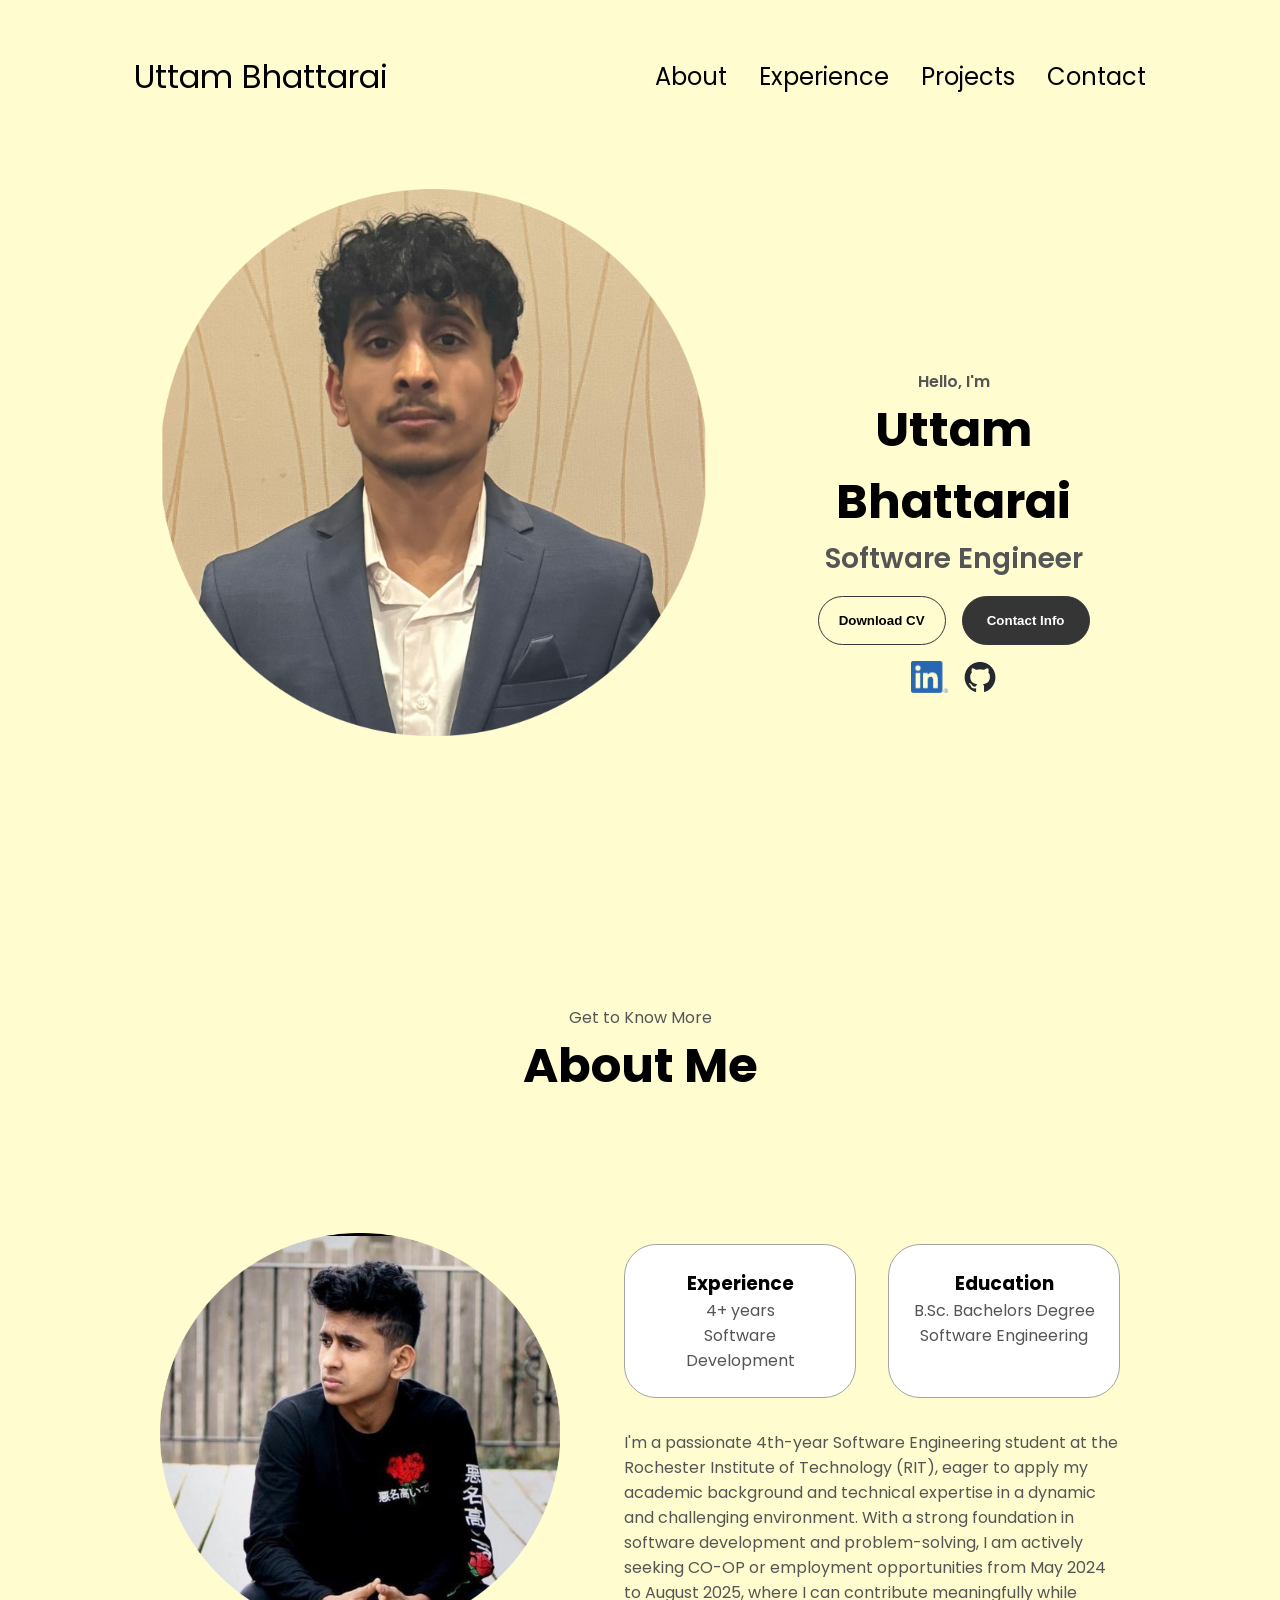
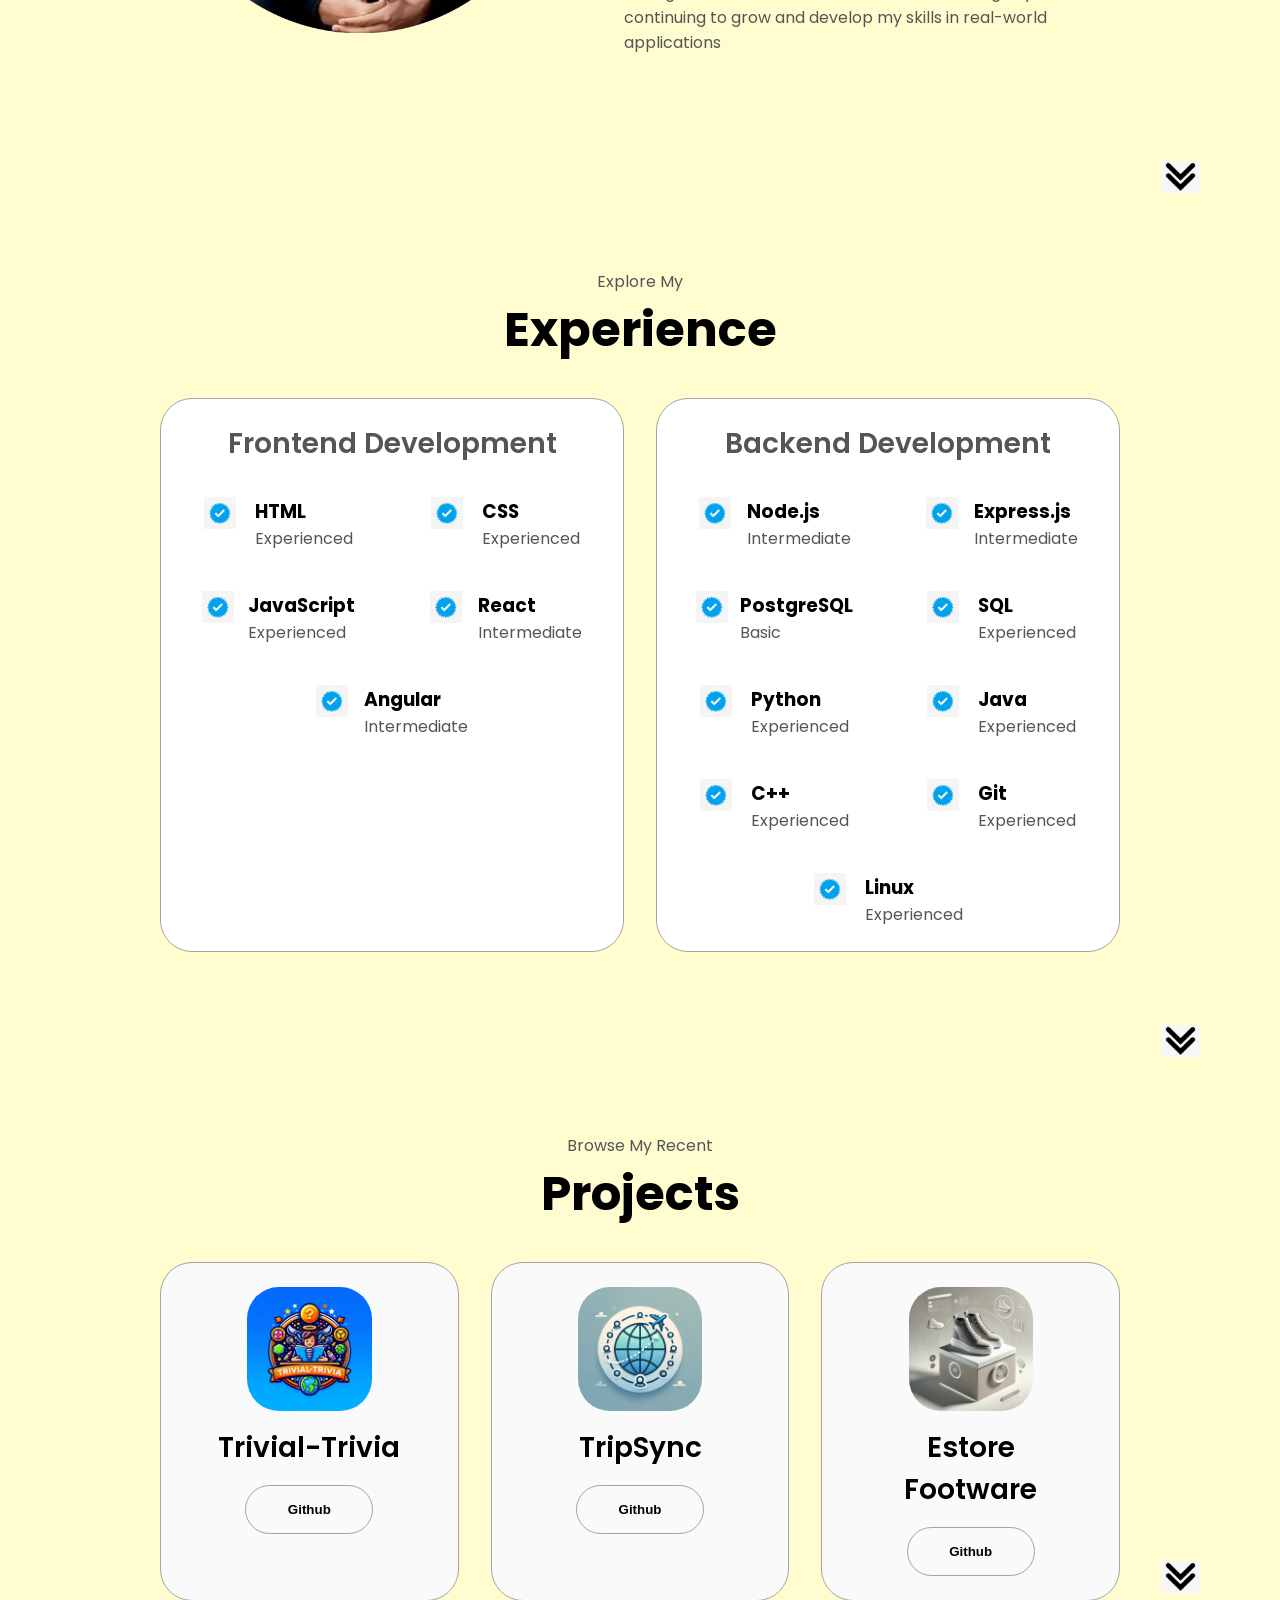
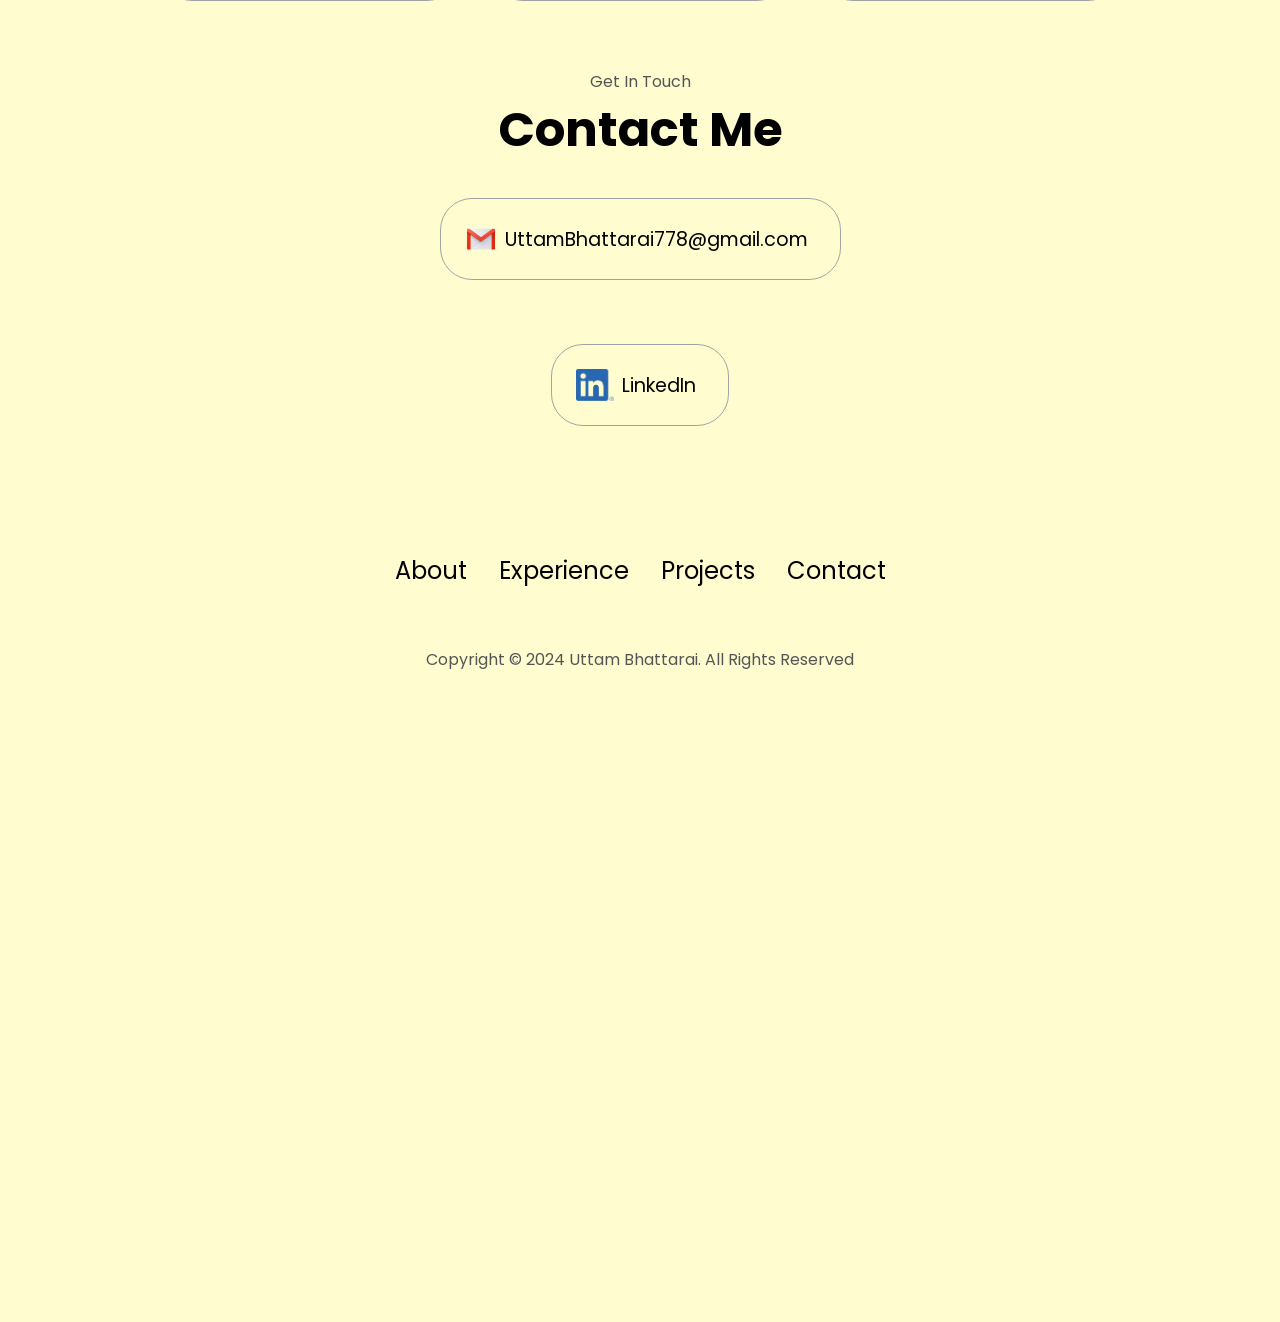
==== index.html @ b873cc87 "Fixed portfolio issue" ====
<!DOCTYPE html>
<html lang="en">
<head>
    <meta charset="UTF-8">
    <meta http-equiv="X-UA-Compatible" content="IE=edge">
    <meta name="viewport" content="width=device-width, initial-scale=1.0">
    <title>My Portfolio</title>
    <link rel="stylesheet" href="style.css">
    <link rel="stylesheet" href="Media.css">
</head>
<body>
<nav id="desktop-nav">
    <div class="logo">Uttam Bhattarai</div>
    <div>
        <ul class="nav-links">
            <li><a href="#about">About</a></li>
            <li><a href="#experience">Experience</a></li>
            <li><a href="#projects">Projects</a></li>
            <li><a href="#contact">Contact</a></li>
        </ul>
    </div>
</nav>
<nav id="hamburger-nav">
    <div class="logo">Uttam Bhattarai</div>
    <div class="hamburger-menu">
        <div class="hamburger-icon" onclick="toggleMenu()">
            <span></span>
            <span></span>
            <span></span>
        </div>
        <div class="menu-links">
            <li><a href="#about" onclick="toggleMenu()">About</a></li>
            <li><a href="#experience" onclick="toggleMenu()">Experience</a></li>
            <li><a href="#projects" onclick="toggleMenu()">Projects</a></li>
            <li><a href="#contact" onclick="toggleMenu()">Contact</a></li>
        </div>
    </div>
</nav>
<section id="profile">
    <div class="section-container">
        <img src="./assets/profile-pic.png" alt="Uttam Bhattarai profile picture">
    </div>
    <div class="section__text">
        <p class="section__text__p1">Hello, I'm</p>
        <h1 class="title">Uttam Bhattarai</h1>
        <p class="section__text__p2">Software Engineer</p>
        <div class="btn-container">
            <button class="btn btn-color-2" onclick="window.open('./assets/Uttam_Resume.pdf')">
                Download CV
            </button>
            <button class="btn btn-color-1" onclick="location.href='#contact'">
                Contact Info
            </button>
        </div>
        <div id="socials-container">
            <img src="assets/linkedin_pic.png" alt="My LinkedIn profile" class="icon" onclick="location.href='https://www.linkedin.com/in/uttam-bhattarai-8699441b4/'"/>
            <img src="assets/github-mark.png" alt="My Github profile" class="icon" onclick="location.href='https://github.com/Uttamb7'"/>
        </div>
    </div>
</section>
<section id="about">
    <p class="section__text__p1">Get to Know More</p>
    <h1 class="title">About Me</h1>
    <div class="section-container">
        <div class="section__pic-container">
            <img src="./assets/about-pic.png" alt="Profile picture" class="about-pic"/>
        </div>
        <div class="about-details-container">
            <div class="about-containers">
                <div class="details-container">
                    <h3>Experience</h3>
                    <p>4+ years <br>Software Development</p>
                </div>
                <div class="details-container">
                    <h3>Education</h3>
                    <p>B.Sc. Bachelors Degree <br>Software Engineering</p>
                </div>
            </div>
            <div class="text-container">
                <p>I'm a passionate 4th-year Software Engineering student at the Rochester Institute of Technology (RIT), eager to apply my academic background and technical expertise in a dynamic and challenging environment. With a strong foundation in software development and problem-solving, I am actively seeking CO-OP or employment opportunities from May 2024 to August 2025, where I can contribute meaningfully while continuing to grow and develop my skills in real-world applications</p>
            </div>
        </div>
    </div>
    <img src="./assets/arrow.png" alt="Arrow icon" class="icon arrow" onclick="location.href='#experience'"/>
</section>
<section id="experience">
    <p class="section__text__p1">Explore My</p>
    <h1 class="title">Experience</h1>
    <div class="experience-details-container">
        <div class="about-containers">

            <!-- Frontend Development Section -->
            <div class="details-container">
                <h2 class="experience-sub-title">Frontend Development</h2>
                <div class="article-container">
                    <article>
                        <img src="./assets/checkmark.png" alt="Experience icon" class="icon"/>
                        <div>
                            <h3>HTML</h3>
                            <p>Experienced</p>
                        </div>
                    </article>
                    <article>
                        <img src="./assets/checkmark.png" alt="Experience icon" class="icon"/>
                        <div>
                            <h3>CSS</h3>
                            <p>Experienced</p>
                        </div>
                    </article>
                    <article>
                        <img src="./assets/checkmark.png" alt="Experience icon" class="icon"/>
                        <div>
                            <h3>JavaScript</h3>
                            <p>Experienced</p>
                        </div>
                    </article>
                    <article>
                        <img src="./assets/checkmark.png" alt="Experience icon" class="icon"/>
                        <div>
                            <h3>React</h3>
                            <p>Intermediate</p>
                        </div>
                    </article>
                    <article>
                        <img src="./assets/checkmark.png" alt="Experience icon" class="icon"/>
                        <div>
                            <h3>Angular</h3>
                            <p>Intermediate</p>
                        </div>
                    </article>
                </div>
            </div>

            <!-- Backend Development Section -->
            <div class="details-container">
                <h2 class="experience-sub-title">Backend Development</h2>
                <div class="article-container">
                    <article>
                        <img src="./assets/checkmark.png" alt="Experience icon" class="icon"/>
                        <div>
                            <h3>Node.js</h3>
                            <p>Intermediate</p>
                        </div>
                    </article>
                    <article>
                        <img src="./assets/checkmark.png" alt="Experience icon" class="icon"/>
                        <div>
                            <h3>Express.js</h3>
                            <p>Intermediate</p>
                        </div>
                    </article>
                    <article>
                        <img src="./assets/checkmark.png" alt="Experience icon" class="icon"/>
                        <div>
                            <h3>PostgreSQL</h3>
                            <p>Basic</p>
                        </div>
                    </article>
                    <article>
                        <img src="./assets/checkmark.png" alt="Experience icon" class="icon"/>
                        <div>
                            <h3>SQL</h3>
                            <p>Experienced</p>
                        </div>
                    </article>
                    <article>
                        <img src="./assets/checkmark.png" alt="Experience icon" class="icon"/>
                        <div>
                            <h3>Python</h3>
                            <p>Experienced</p>
                        </div>
                    </article>
                    <article>
                        <img src="./assets/checkmark.png" alt="Experience icon" class="icon"/>
                        <div>
                            <h3>Java</h3>
                            <p>Experienced</p>
                        </div>
                    </article>
                    <article>
                        <img src="./assets/checkmark.png" alt="Experience icon" class="icon"/>
                        <div>
                            <h3>C++</h3>
                            <p>Experienced</p>
                        </div>
                    </article>
                    <article>
                        <img src="./assets/checkmark.png" alt="Experience icon" class="icon"/>
                        <div>
                            <h3>Git</h3>
                            <p>Experienced</p>
                        </div>
                    </article>
                    <article>
                        <img src="./assets/checkmark.png" alt="Experience icon" class="icon"/>
                        <div>
                            <h3>Linux</h3>
                            <p>Experienced</p>
                        </div>
                    </article>
                </div>
            </div>
        </div>
    </div>
    <img src="./assets/arrow.png" alt="Arrow icon" class="icon arrow" onclick="location.href='#projects'"/>
</section>
<section id="projects">
    <p class="section__text__p1">Browse My Recent</p>
    <h1 class="title">Projects</h1>
    <div class="experience-details-container">
        <div class="about-containers">
            <!-- Project 1 -->
            <div class="details-container color-container">
                <div class="article-container">
                    <img src="./assets/Trivial-Trivia.jpg" alt="Project 1" class="project-img"/>
                </div>
                <h2 class="experience-sub-title project-title">Trivial-Trivia</h2>
                <div class="btn-container">
                    <button class="btn btn-color-2 project-btn" onclick="location.href='https://github.com/Powan55/Trivial-Trivia'">
                        Github
                    </button>
                </div>
            </div>

            <!-- Project 2 -->
            <div class="details-container color-container">
                <div class="article-container">
                    <img src="./assets/TripSync.png" alt="Project 2" class="project-img"/>
                </div>
                <h2 class="experience-sub-title project-title">TripSync</h2>
                <div class="btn-container">
                    <button class="btn btn-color-2 project-btn" onclick="location.href='https://github.com/Uttamb7/TripSync'">
                        Github
                    </button>
                </div>
            </div>


            <!-- Project 3 -->
            <div class="details-container color-container">
                <div class="article-container">
                    <img src="./assets/Estore.png" alt="Project 3" class="project-img"/>
                </div>
                <h2 class="experience-sub-title project-title">Estore Footware</h2>
                <div class="btn-container">
                    <button class="btn btn-color-2 project-btn" onclick="location.href='https://github.com/Uttamb7/E-Store-Footware'">
                        Github
                    </button>
                </div>
            </div>
        </div>
    </div>
    <img src="./assets/arrow.png" alt="Arrow icon" class="icon arrow" onclick="location.href='#contact'"/>
</section>
<section id="contact">
    <p class="section__text__p1">Get In Touch</p>
    <h1 class="title">Contact Me</h1>
    <div class="contact-info-upper-container">
        <div class="contact-info-container">
            <img src="./assets/email.png" alt="Email icon" class="icon contact-icon"/>
            <p><a href="mailto:uttambhattarai778@gmail.com" >UttamBhattarai778@gmail.com</a><p>
        </div>
    </div>
    <div class="contact-info-upper-container">
        <div class="contact-info-container">
            <img src="./assets/linkedin_pic.png" alt="LinkedIn icon" class="icon contact-icon"/>
            <p><a href="https://www.linkedin.com/in/uttam-bhattarai-8699441b4/" >LinkedIn</a><p>
        </div>
    </div>
</section>
<section>
    <footer>
        <nav>
            <div class="nav-links-container">
                <ul class="nav-links">
                    <li><a href="#about">About</a></li>
                    <li><a href="#experience">Experience</a></li>
                    <li><a href="#projects">Projects</a></li>
                    <li><a href="#contact">Contact</a></li>
                </ul>
            </div>
        </nav>
        <p>Copyright &#169; 2024 Uttam Bhattarai. All Rights Reserved</p>
    </footer>
</section>
<script src="hello.js"></script>
</body>
</html>
---- style.css ----
/* General */

@import url('https://fonts.googleapis.com/css2?family=Poppins:wght@300;400;500;600&display=swap');

* {
    margin: 0;
    padding: 0;
}

body {
    font-family: "Poppins", sans-serif;
    background-color: #FFFDD0;
}

html {
    scroll-behavior: smooth;
}

p {
    color: rgb(85, 85, 85);
}

/* Transition */
a,
.btn {
    transition: all 300ms ease;
}

/* Desktop Nav */

nav,
.nav-links {
    display: flex;
}

nav {
    justify-content: space-around;
    align-items: center;
    height: 17vh;
}

.nav-links {
    gap: 2rem;
    list-style: none;
    font-size: 1.5rem;
}

a {
    color: black;
    text-decoration: none;
    text-decoration-color: white;
}

a:hover {
    color: grey;
    text-decoration: underline;
    text-underline-offset: 1rem;
    text-decoration-color: rgb(181, 181, 181);
}

.logo {
    font-size: 2rem;
}

.logo:hover {
    cursor: default;
}

/* Hamburger Menu */

#hamburger-nav {
    display: none;
}

.hamburger-menu {
    position: relative;
    display: inline-block;
}

.hamburger-icon {
    display: flex;
    flex-direction: column;
    justify-content: space-between;
    height: 24px;
    width: 30px;
    cursor: pointer;
}

.hamburger-icon span {
    width: 100%;
    height: 2px;
    background-color: black;
    transition: all 0.3s ease-in-out;
}

.menu-links {
    position: absolute;
    top: 100%;
    right: 0;
    background-color: white;
    width: fit-content;
    max-height: 0;
    overflow: hidden;
    transition: all 0.3s ease-in-out;
}

.menu-links a {
    display: block;
    padding: 10px;
    text-align: center;
    font-size: 1.5rem;
    color: black;
    text-decoration: none;
    transition: all 0.3s ease-in-out;
}

.menu-links li {
    list-style: none;
}

.menu-links.open {
    max-height: 300px;
}

.hamburger-icon.open span:first-child {
    transform: rotate(45deg) translate(10px, 5px);
}

.hamburger-icon.open span:nth-child(2) {
    opacity: 0;
}

.hamburger-icon.open span:last-child {
    transform: rotate(-45deg) translate(10px, -5px);
}

.hamburger-icon span:first-child {
    transform: none;
}

.hamburger-icon span:first-child {
    opacity: 1;
}

.hamburger-icon span:first-child {
    transform: none;
}


/* Sections */

section {
    padding-top: 4vh;
    height: 96vh;
    margin: 0 10rem;
    box-sizing: border-box;
    min-height: fit-content;
}

.section-container {
    display: flex;
}


/* Profile Section */

#profile {
    display: flex;
    justify-content: center;
    gap: 5rem;
    height: 80vh;
}

.section__pic-container {
    display: flex;
    height: 400px;
    width: 400px;
    margin: auto 0;
}

.section__text {
    align-self: center;
    text-align: center;
}

.section__text p {
    font-weight: 600;
}

.section__text__p1 {
    text-align: center;
}

.section__text__p2 {
    font-size: 1.75rem;
    margin-bottom: 1rem;
}

.title {
    font-size: 3rem;
    text-align: center;
}

#socials-container {
    display: flex;
    justify-content: center;
    margin-top: 1rem;
    gap: 1rem;
}


/* Icon */

.icon{
    cursor: pointer;
    height: 2rem;
}


/* Buttons */

.btn-container {
    display: flex;
    justify-content: center;
    gap: 1rem;
}

.btn {
    font-weight: 600;
    transition: all 300ms ease;
    padding: 1rem;
    width: 8rem;
    border-radius: 2rem;
}

.btn-color-1, .btn-color-2 {
    border: rgb(53,53,53) 0.1rem solid;
}

.btn-color-1:hover, .btn-color-2:hover {
    cursor: pointer;
}

.btn-color-1, .btn-color-2:hover {
    background: rgb(53,53,53);
    color: white;
}

.btn-color-1:hover {
    background: rgb(0,0,0);
}

.btn-color-2 {
    background: none;
}

.btn-color-2:hover {
    border: rgb(225,225,225) 0.1rem solid;
}

.btn-container {
    gap: 1rem;
}


/* About Section */
#about {
    position: relative;
}

.about-containers {
    gap: 2rem;
    margin-bottom: 2rem;
    margin-top: 2rem;
}

.about-details-container {
    justify-content: center;
    flex-direction: column;
}

.about-containers,
.about-details-container {
    display: flex;
}

.about-pic {
    border-radius: 2rem;
}

.arrow {
    position: absolute;
    right: -5rem;
    bottom: 2.5rem;
}

.details-container {
    padding: 1.5rem;
    flex: 1;
    background: white;
    border-radius: 2rem;
    border: rgb(53,53,53) 0.1rem solid;
    border-color: rgb(163,163,163);
    text-align: center;
}

.section-container {
    gap: 4rem;
    height: 80%;
}

.section__pic-container {
    height: 400px;
    width: 400px;
    margin: auto 0;
}


/* Experience Section */

#experience {
    position: relative;
}

.experience-sub-title {
    color: rgb(85, 85, 85);
    font-weight: 600;
    font-size: 1.75rem;
    margin-bottom: 2rem;
}

.experience-details-container {
    display: flex;
    justify-content: center;
    flex-direction: column;
}

.article-container {
    display: flex;
    text-align: initial;
    flex-wrap: wrap;
    flex-direction: row;
    gap: 2.5rem;
    justify-content: space-around;
}

article {
    display: flex;
    width: 10rem;
    justify-content: space-around;
    gap: 0.5rem;
}

article .icon {
    cursor: default;
}


/* Project Section */

#projects {
    position: relative;
}

.color-container {
    border-color: rgb(163, 163, 163);
    background: rgb(250, 250, 250);
}

.project-img {
    border-radius: 2rem;
    width: 50%;
    height: 50%;
}

.project-title {
    margin: 1rem;
    color: black;
}

.project-btn {
    color: black;
    border-color: rgb(163, 163, 163);
}

/* Contact */

#contact {
    display: flex;
    justify-content: center;
    flex-direction: column;
    height: 70vh;
}

.contact-info-upper-container {
    display: flex;
    justify-content: center;
    border-radius: 2rem;
    border: rgb(53, 53, 53) 0.1rem solid;
    border-color: rgb(163, 163, 163);
    background: (250, 250, 250);
    margin: 2rem auto;
    padding: 0.5rem;
}

.contact-info-container {
    display: flex;
    align-items: center;
    justify-content: center;
    gap: 0.5rem;
    margin: 1rem;
}

.contact-info-container p {
    font-size: larger;
}

.contact-icon {
    cursor: default;
}

.email-icon {
    height: 3rem;
}

/* Footer Section */


footer {
    height: 26vh;
    margin: 0 1rem;
}

footer p {
    text-align: center;
}
---- Media.css ----
@media screen and (max-width: 1400px) {
    #profile {
        height: 80vh;
        margin-bottom: 6rem;
    }
    .about-containers {
        flex-wrap: wrap;
    }
    #contact,
    #projects {
        height: fit-content;
    }
}

@media screen and (max-width: 1200px) {
    #desktop-nav {
        display: none;
    }
    #hamburger-nav {
        display: flex;
    }
    #experience,
    .experience-details-container {
        margin-top: 2rem;
    }
    #profile,
    .section-container {
        display: block;
    }
    .arrow {
        display: none;
    }
    section,
    .section-container {
        height: fit-content;
    }
    section {
        margin: 0 5%;
    }
    .section__pic-container {
        width: 275px;
        height: 275px;
        margin: 0 auto 2rem;
    }
    .about-containers {
        margin-top: 0;
    }
}

@media screen and (max-width: 600px) {
    #contact,
    footer {
        height: 40vh;
    }
    #profile {
        height: 83vh;
        margin-bottom: 0;
    }
    article {
        font-size: 1rem;
    }
    footer nav {
        height: fit-content;
        margin-bottom: 2rem;
    }
    .about-containers,
    .contact-info-upper-container,
    .btn-container {
        flex-wrap: wrap;
    }
    .contact-info-container {
        margin: 0;
    }
    .contact-info-container p,
    .nav-links li a {
        font-size: 1rem;
    }
    .experience-sub-title {
        font-size: 1.25rem;
    }
    .logo {
        font-size: 1.5rem;
    }
    .nav-links {
        flex-direction: column;
        gap: 0.5rem;
        text-align: center;
    }
    .section__pic-container {
        width: auto;
        height: 46vw;
        justify-content: center;
    }
    .section__text__p2 {
        font-size: 1.25rem;
    }
    .title {
        font-size: 2rem;
    }
    .text-container {
        text-align: justify;
    }
}
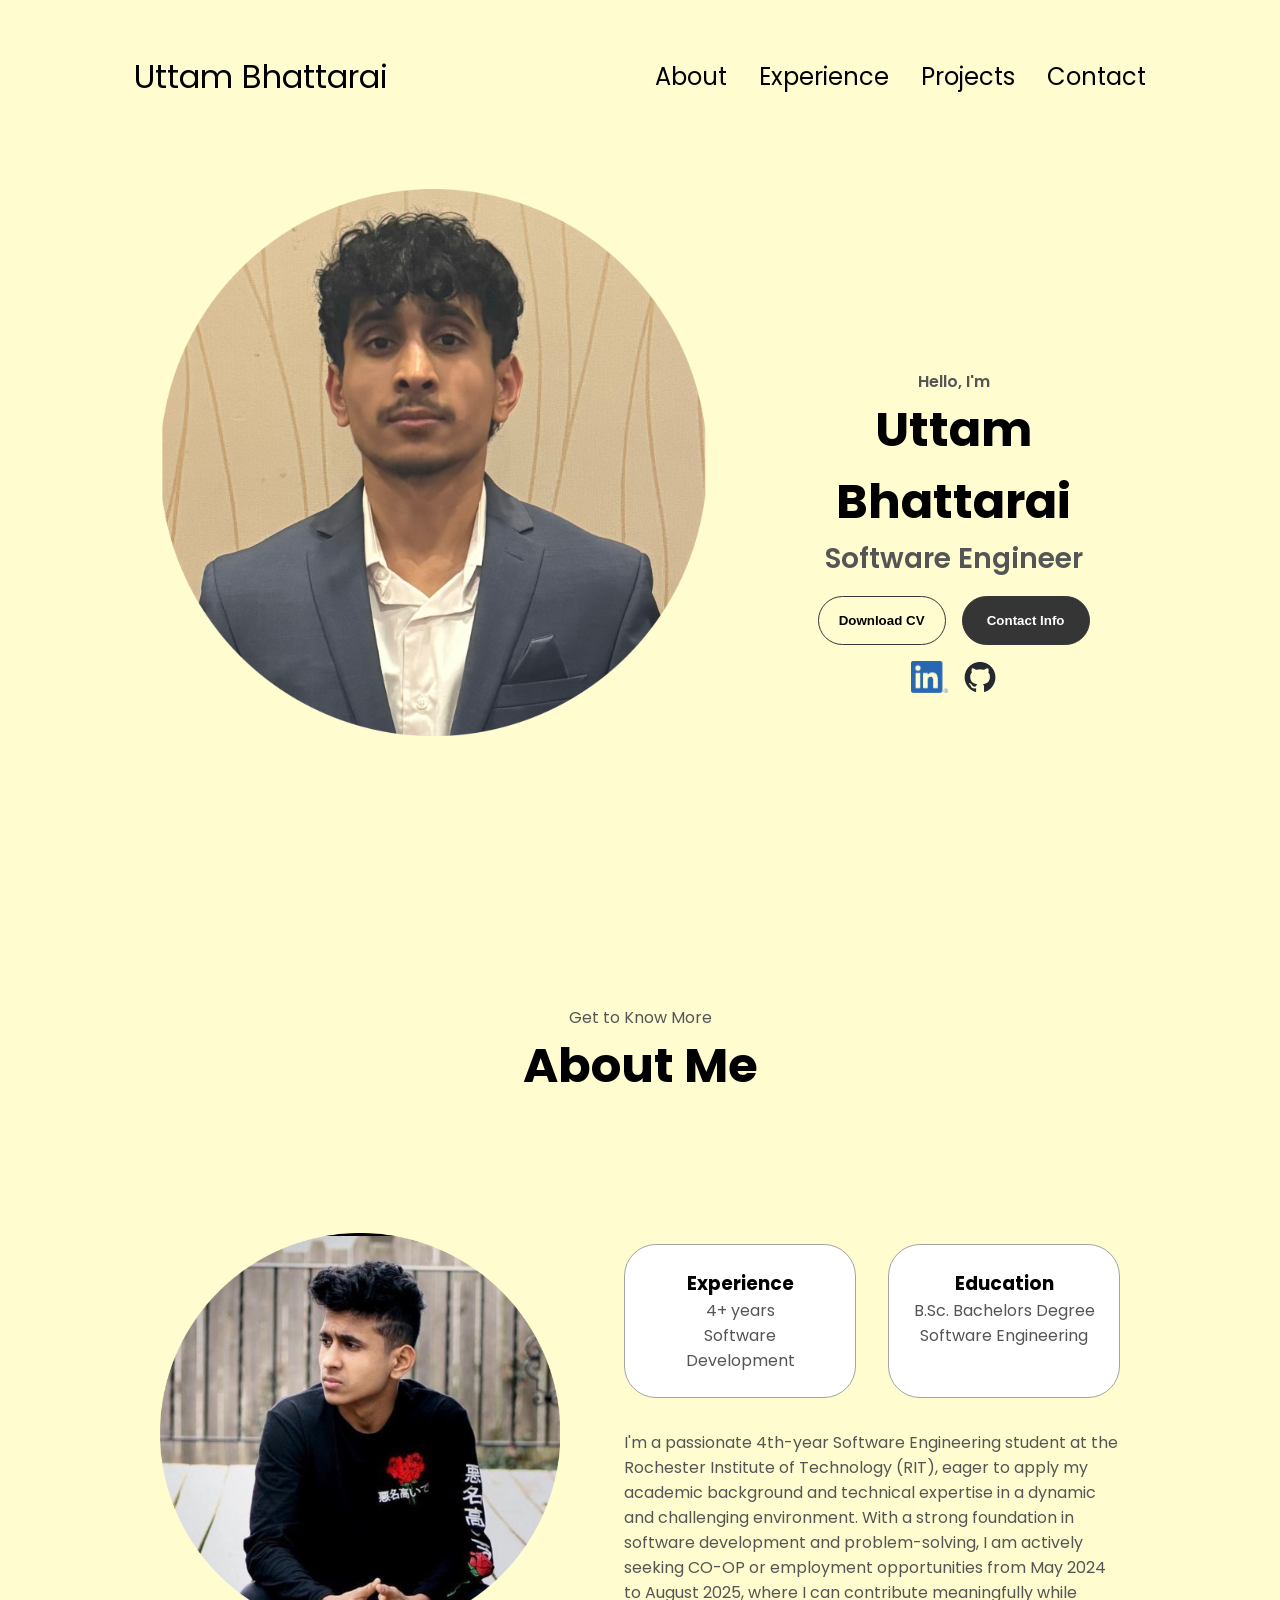
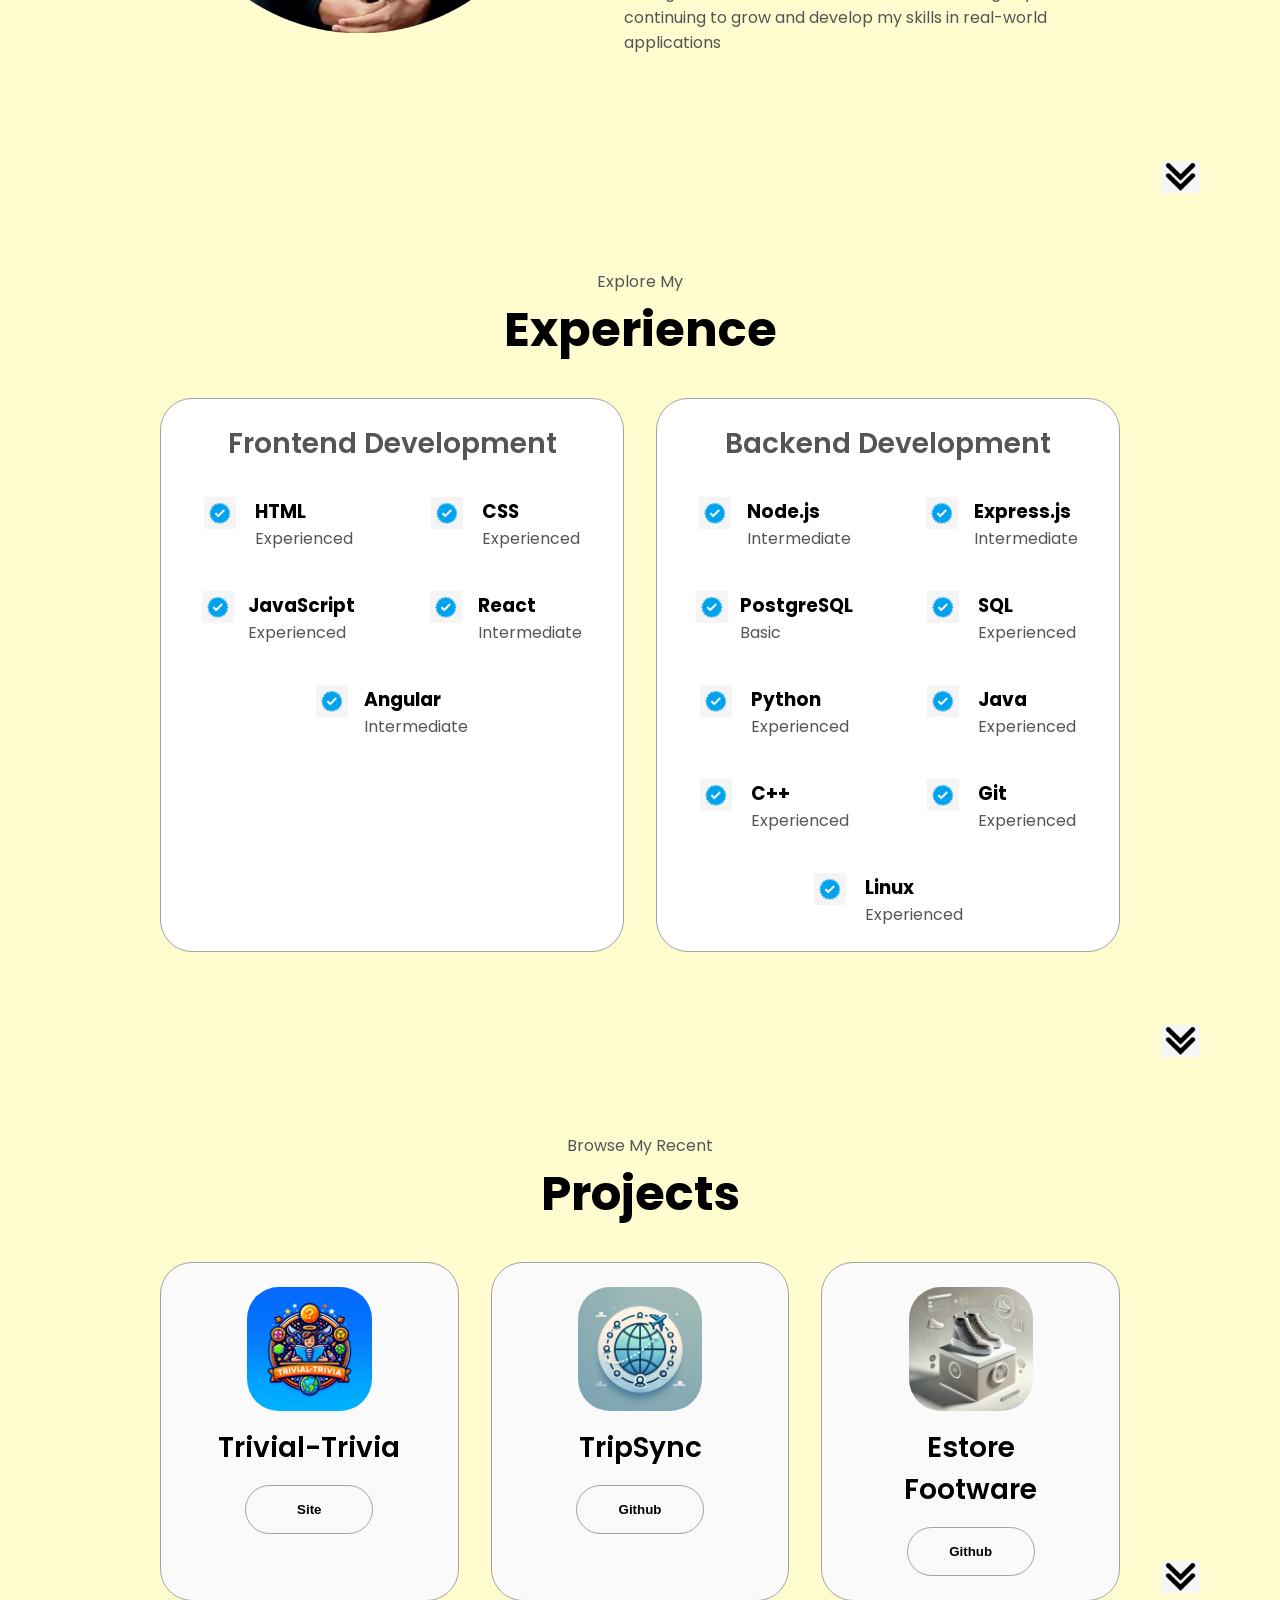
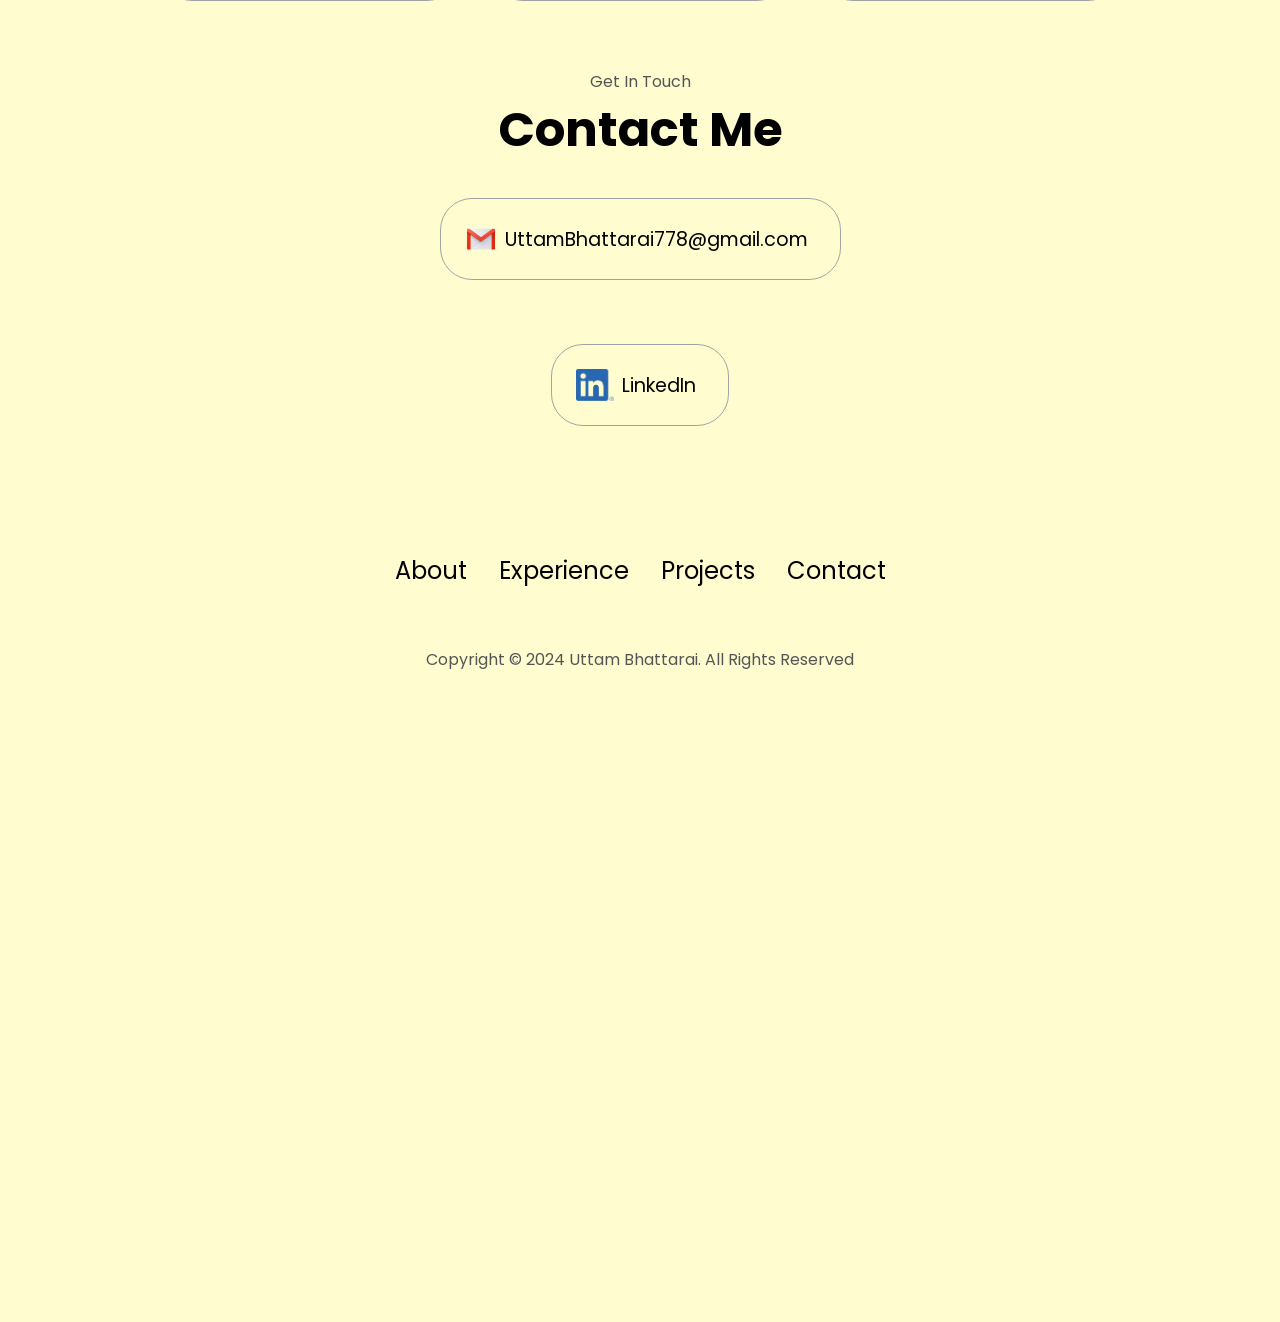
==== commit 29c7bda6: "Added Trivial Trivia site link" ====
--- a/index.html
+++ b/index.html
@@ -216,8 +216,8 @@
                 </div>
                 <h2 class="experience-sub-title project-title">Trivial-Trivia</h2>
                 <div class="btn-container">
-                    <button class="btn btn-color-2 project-btn" onclick="location.href='https://github.com/Powan55/Trivial-Trivia'">
-                        Github
+                    <button class="btn btn-color-2 project-btn" onclick="location.href='https://trivialtrivia.azurewebsites.net/'">
+                        Site
                     </button>
                 </div>
             </div>
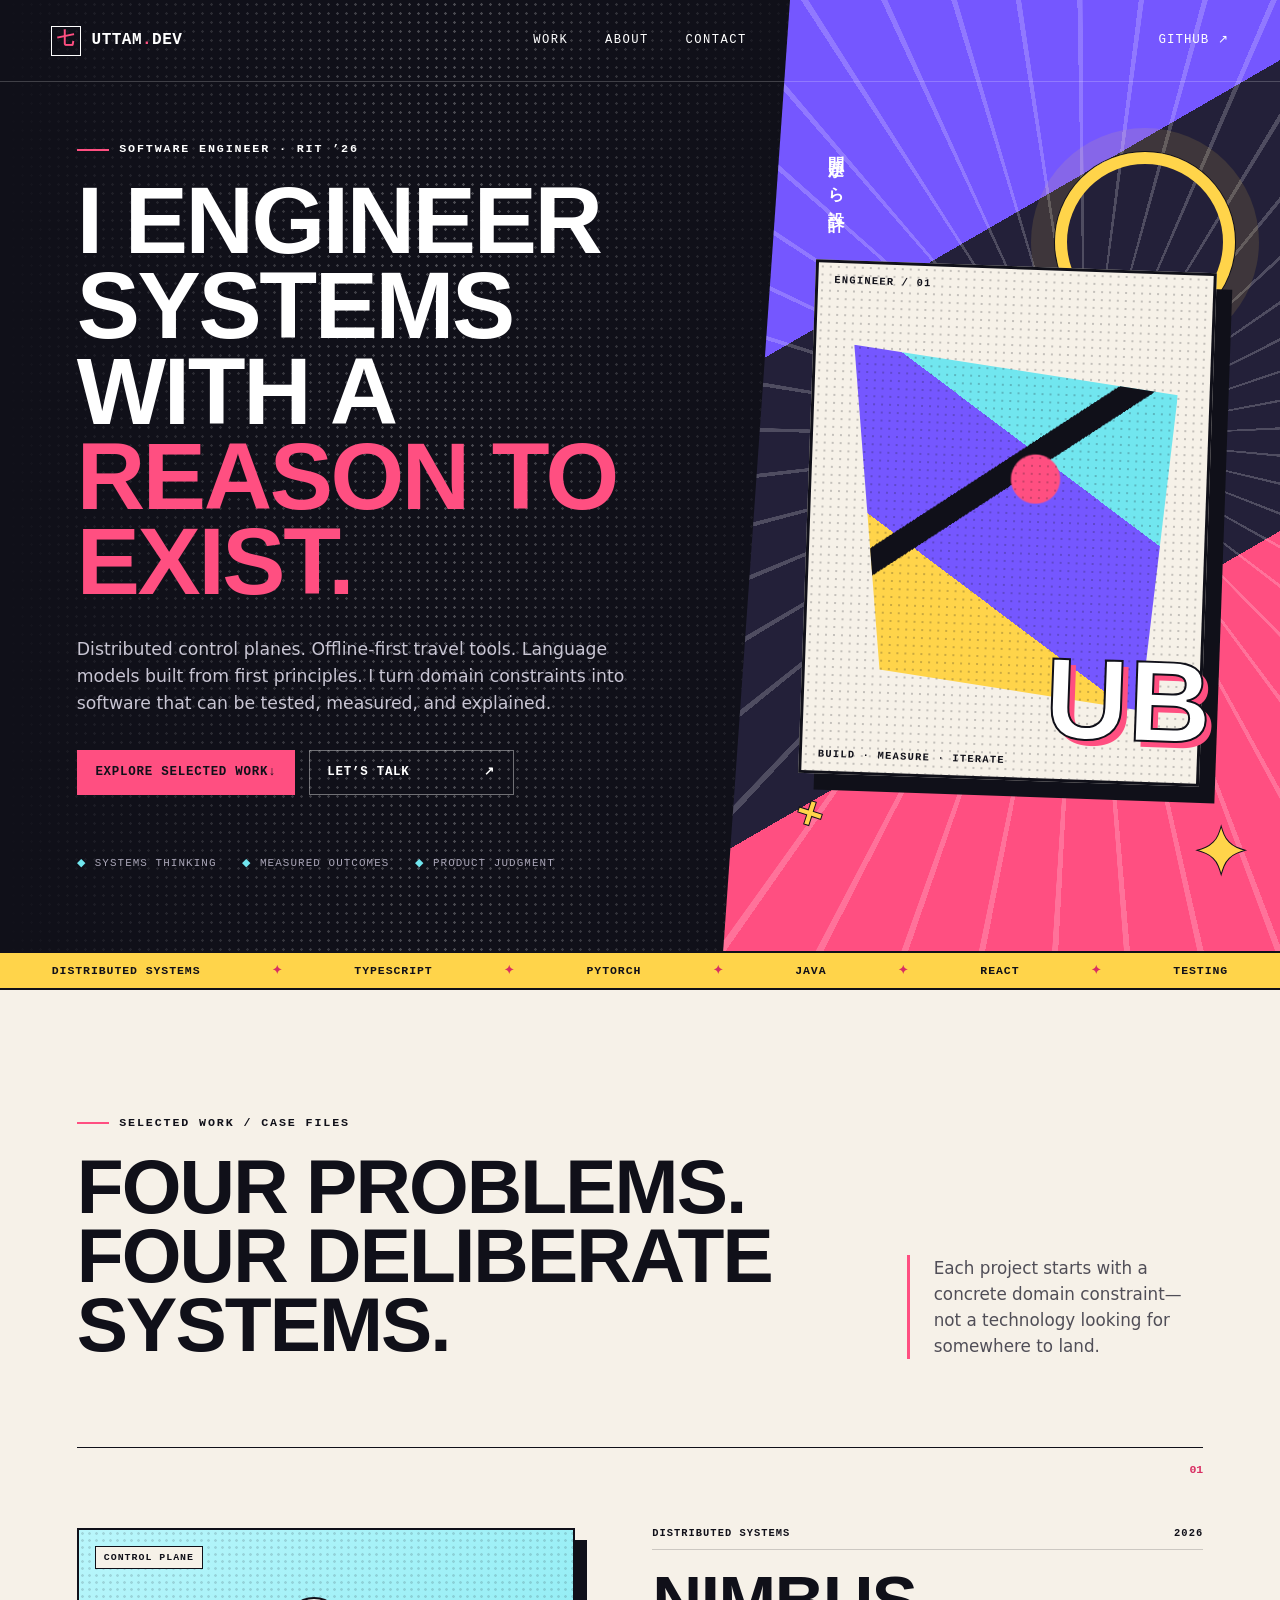
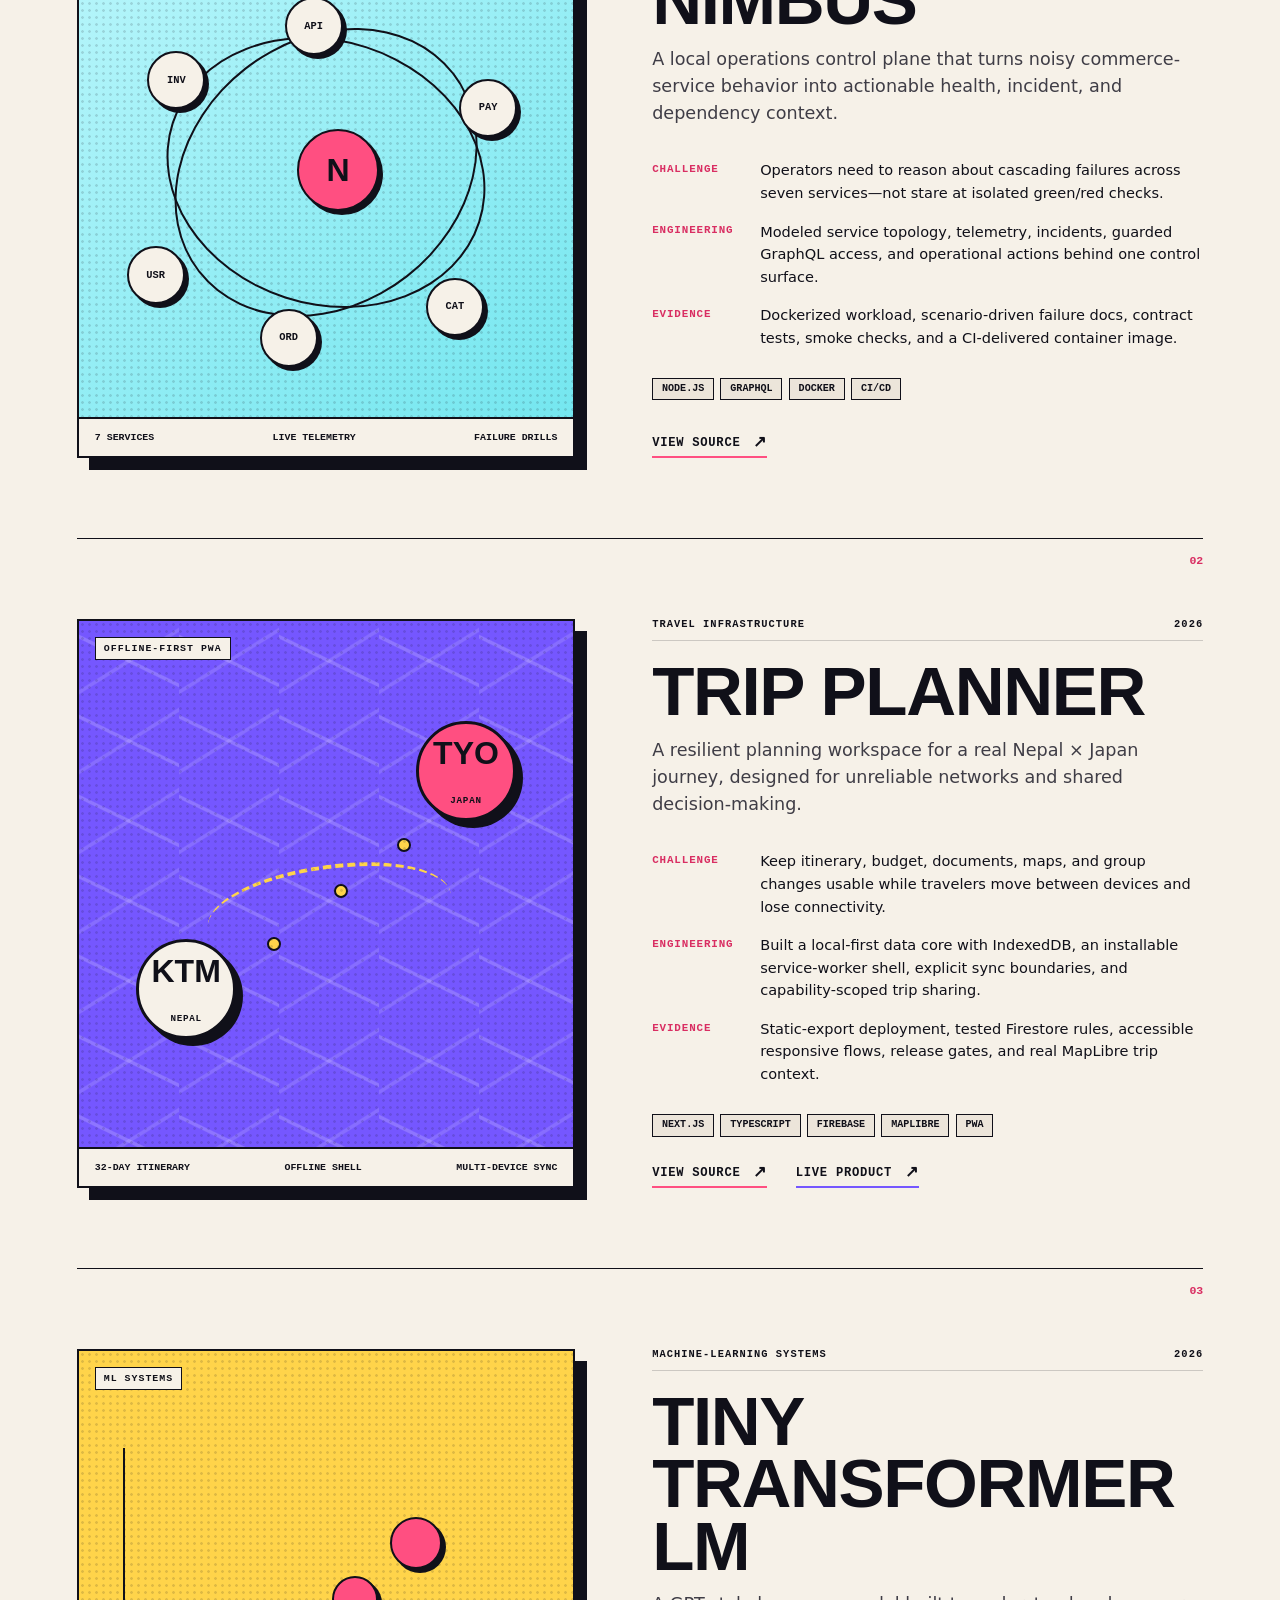
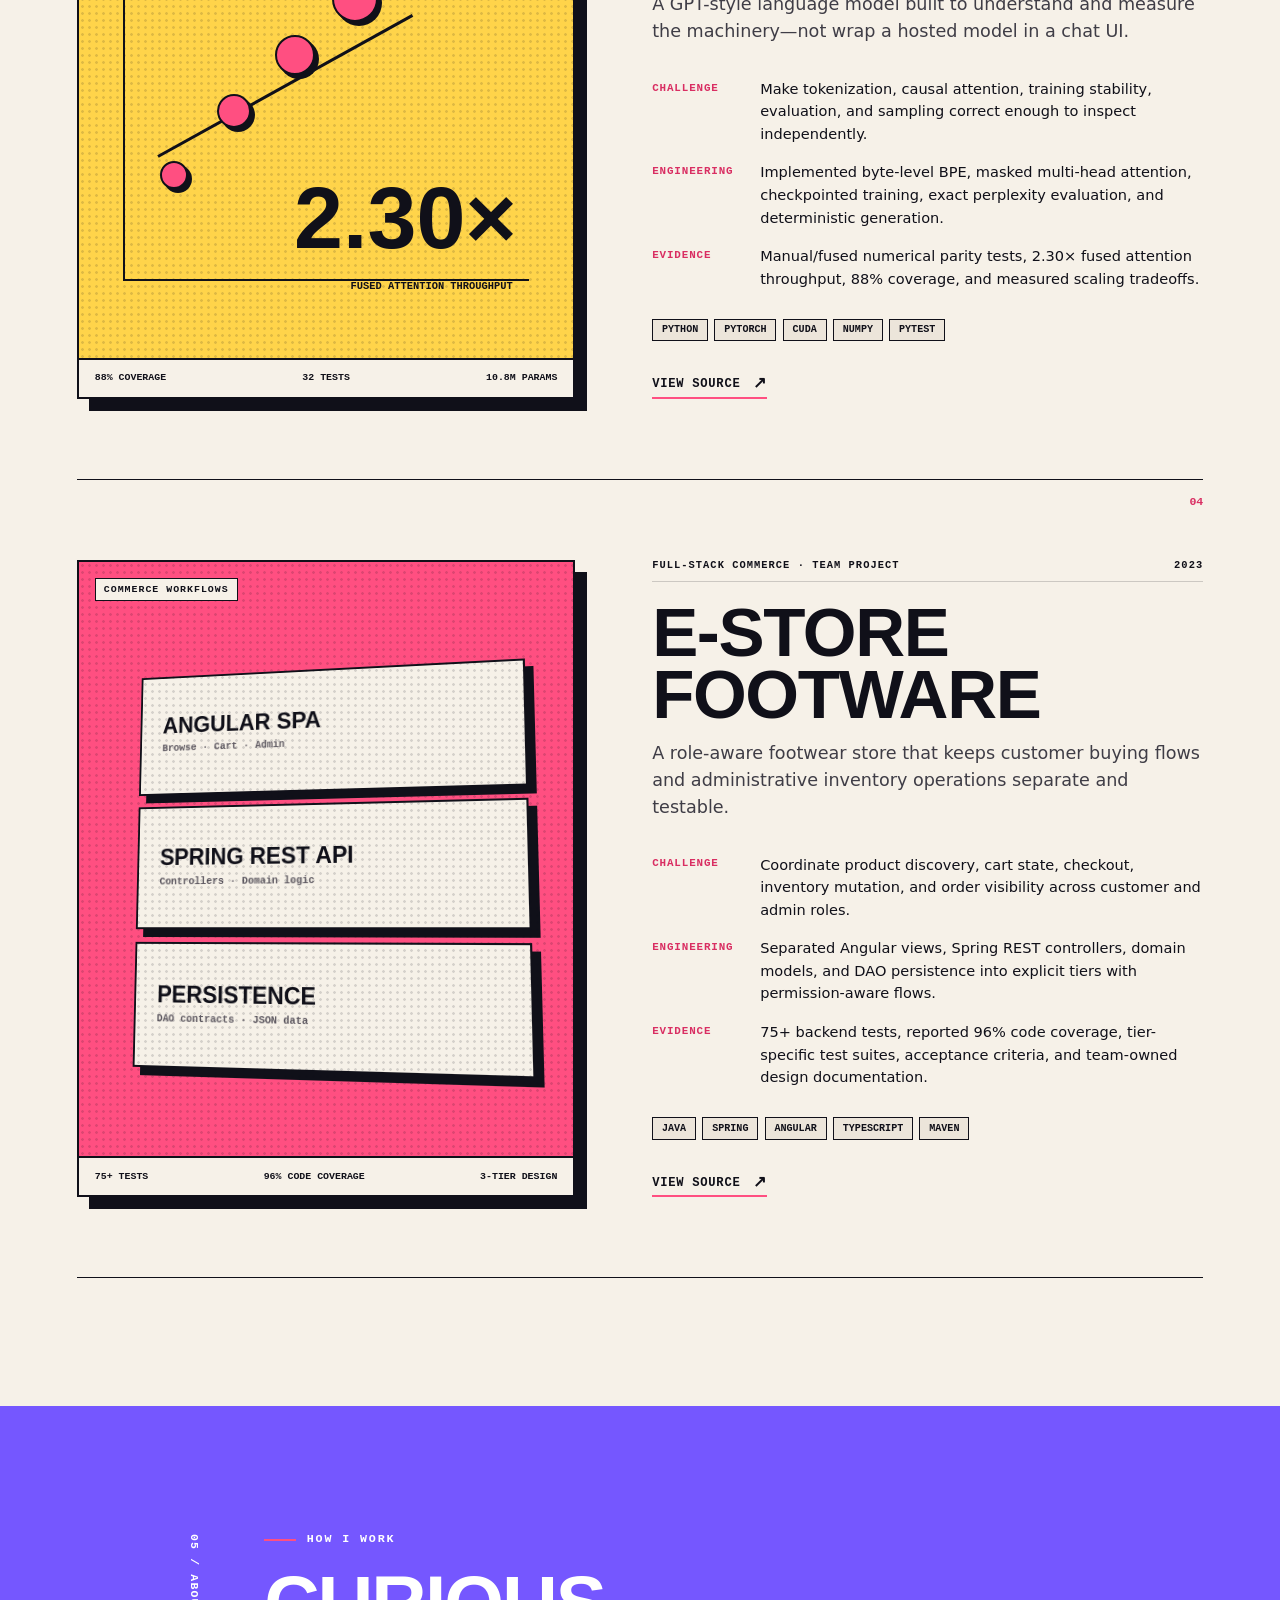
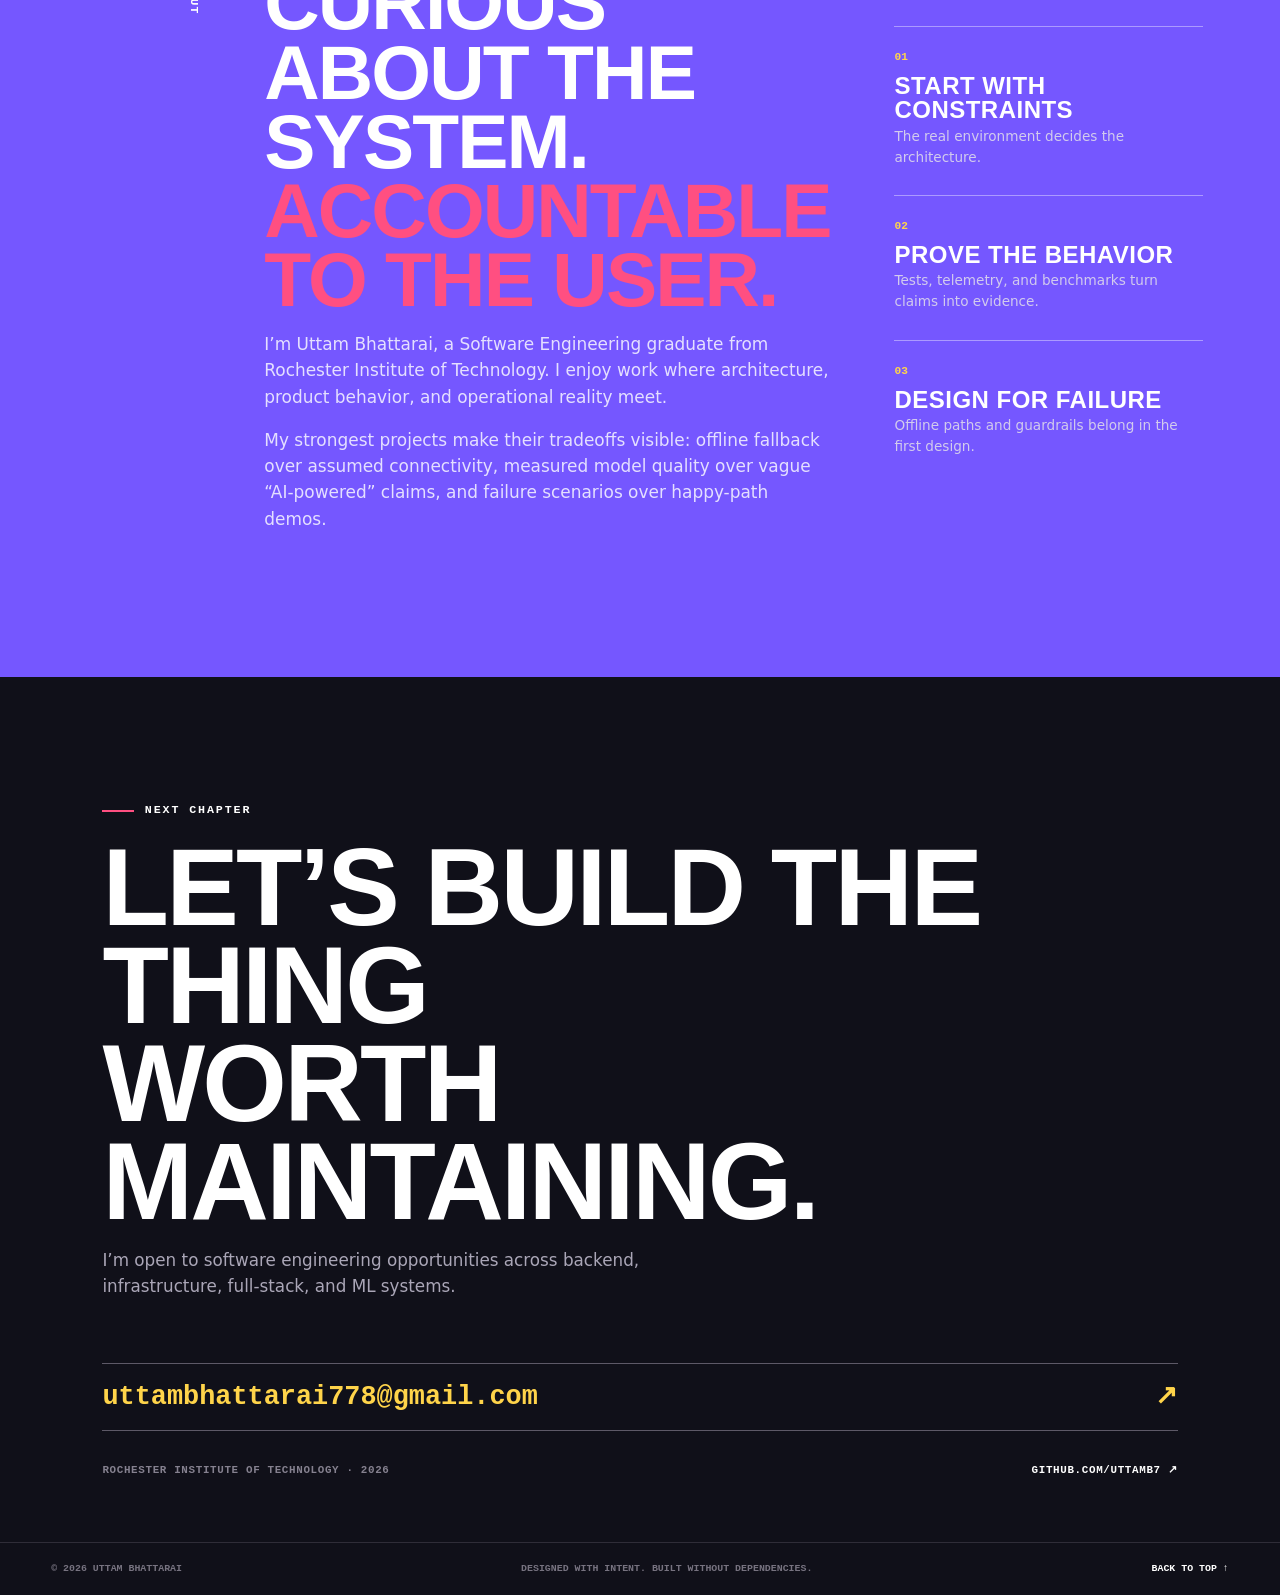
==== commit f627baff: "build engineering portfolio" ====
--- a/index.html
+++ b/index.html
@@ -1,288 +1,146 @@
-<!DOCTYPE html>
+<!doctype html>
 <html lang="en">
 <head>
-    <meta charset="UTF-8">
-    <meta http-equiv="X-UA-Compatible" content="IE=edge">
-    <meta name="viewport" content="width=device-width, initial-scale=1.0">
-    <title>My Portfolio</title>
-    <link rel="stylesheet" href="style.css">
-    <link rel="stylesheet" href="Media.css">
+  <meta charset="utf-8">
+  <meta name="viewport" content="width=device-width, initial-scale=1">
+  <meta name="theme-color" content="#0d0c17">
+  <meta name="description" content="Uttam Bhattarai builds reliable distributed systems, offline-first products, and measured machine-learning infrastructure.">
+  <meta property="og:title" content="Uttam Bhattarai — Software Engineer">
+  <meta property="og:description" content="Selected engineering work across distributed systems, product infrastructure, machine learning, and commerce.">
+  <meta property="og:type" content="website">
+  <title>Uttam Bhattarai — Software Engineer</title>
+  <link rel="icon" href="data:image/svg+xml,<svg xmlns=%22http://www.w3.org/2000/svg%22 viewBox=%220 0 100 100%22><rect width=%22100%22 height=%22100%22 rx=%2220%22 fill=%22%230d0c17%22/><text x=%2250%22 y=%2268%22 text-anchor=%22middle%22 font-size=%2254%22 fill=%22%23ff5c8a%22>七</text></svg>">
+  <link rel="stylesheet" href="styles.css">
+  <script src="script.js" defer></script>
 </head>
 <body>
-<nav id="desktop-nav">
-    <div class="logo">Uttam Bhattarai</div>
-    <div>
-        <ul class="nav-links">
-            <li><a href="#about">About</a></li>
-            <li><a href="#experience">Experience</a></li>
-            <li><a href="#projects">Projects</a></li>
-            <li><a href="#contact">Contact</a></li>
-        </ul>
-    </div>
-</nav>
-<nav id="hamburger-nav">
-    <div class="logo">Uttam Bhattarai</div>
-    <div class="hamburger-menu">
-        <div class="hamburger-icon" onclick="toggleMenu()">
-            <span></span>
-            <span></span>
-            <span></span>
+  <a class="skip-link" href="#work">Skip to selected work</a>
+
+  <header class="site-header">
+    <a class="brand" href="#top" aria-label="Uttam Bhattarai, home"><span class="brand-mark" aria-hidden="true">七</span><span>UTTAM<span class="dot">.</span>DEV</span></a>
+    <nav aria-label="Primary navigation"><a href="#work">Work</a><a href="#about">About</a><a href="mailto:uttambhattarai778@gmail.com">Contact</a></nav>
+    <a class="header-github" href="https://github.com/Uttamb7" target="_blank" rel="noreferrer">GitHub ↗</a>
+  </header>
+
+  <main id="top">
+    <section class="hero" aria-labelledby="hero-title">
+      <div class="hero-copy">
+        <p class="eyebrow"><span></span> Software engineer · RIT ’26</p>
+        <h1 id="hero-title">I engineer systems<br>with a <em>reason to exist.</em></h1>
+        <p class="hero-lede">Distributed control planes. Offline-first travel tools. Language models built from first principles. I turn domain constraints into software that can be tested, measured, and explained.</p>
+        <div class="hero-actions"><a class="button button-primary" href="#work">Explore selected work <span aria-hidden="true">↓</span></a><a class="button button-quiet" href="mailto:uttambhattarai778@gmail.com">Let’s talk <span aria-hidden="true">↗</span></a></div>
+        <ul class="signal-list" aria-label="Engineering focus"><li>Systems thinking</li><li>Measured outcomes</li><li>Product judgment</li></ul>
+      </div>
+      <div class="hero-art" aria-hidden="true">
+        <div class="speed-lines"></div><div class="sun"></div>
+        <div class="portrait-card"><span class="portrait-kicker">ENGINEER / 01</span><span class="portrait-initials">UB</span><span class="portrait-caption">BUILD · MEASURE · ITERATE</span></div>
+        <p class="vertical-type">問題から設計へ</p><span class="burst burst-one">+</span><span class="burst burst-two">✦</span>
+      </div>
+    </section>
+
+    <section class="marquee" aria-label="Technology highlights"><div><span>DISTRIBUTED SYSTEMS</span><b>✦</b><span>TYPESCRIPT</span><b>✦</b><span>PYTORCH</span><b>✦</b><span>JAVA</span><b>✦</b><span>REACT</span><b>✦</b><span>TESTING</span></div></section>
+
+    <section class="work-section" id="work" aria-labelledby="work-title">
+      <div class="section-heading">
+        <div><p class="eyebrow"><span></span> Selected work / case files</p><h2 id="work-title">Four problems.<br>Four deliberate systems.</h2></div>
+        <p>Each project starts with a concrete domain constraint—not a technology looking for somewhere to land.</p>
+      </div>
+
+      <article class="project reveal">
+        <div class="project-number">01</div>
+        <div class="project-visual visual-nimbus">
+          <div class="visual-label">CONTROL PLANE</div>
+          <div class="topology" aria-hidden="true"><span class="node node-core">N</span><span class="node node-a">API</span><span class="node node-b">PAY</span><span class="node node-c">CAT</span><span class="node node-d">ORD</span><span class="node node-e">USR</span><span class="node node-f">INV</span></div>
+          <div class="metric-strip"><span>7 services</span><span>live telemetry</span><span>failure drills</span></div>
         </div>
-        <div class="menu-links">
-            <li><a href="#about" onclick="toggleMenu()">About</a></li>
-            <li><a href="#experience" onclick="toggleMenu()">Experience</a></li>
-            <li><a href="#projects" onclick="toggleMenu()">Projects</a></li>
-            <li><a href="#contact" onclick="toggleMenu()">Contact</a></li>
+        <div class="project-copy">
+          <div class="project-topline"><span>Distributed systems</span><span>2026</span></div><h3>Nimbus</h3>
+          <p class="project-thesis">A local operations control plane that turns noisy commerce-service behavior into actionable health, incident, and dependency context.</p>
+          <dl class="case-grid">
+            <div><dt>Challenge</dt><dd>Operators need to reason about cascading failures across seven services—not stare at isolated green/red checks.</dd></div>
+            <div><dt>Engineering</dt><dd>Modeled service topology, telemetry, incidents, guarded GraphQL access, and operational actions behind one control surface.</dd></div>
+            <div><dt>Evidence</dt><dd>Dockerized workload, scenario-driven failure docs, contract tests, smoke checks, and a CI-delivered container image.</dd></div>
+          </dl>
+          <ul class="tech-list" aria-label="Nimbus technologies"><li>Node.js</li><li>GraphQL</li><li>Docker</li><li>CI/CD</li></ul>
+          <a class="project-link" href="https://github.com/Uttamb7/Nimbus" target="_blank" rel="noreferrer">View source <span>↗</span></a>
         </div>
-    </div>
-</nav>
-<section id="profile">
-    <div class="section-container">
-        <img src="./assets/profile-pic.png" alt="Uttam Bhattarai profile picture">
-    </div>
-    <div class="section__text">
-        <p class="section__text__p1">Hello, I'm</p>
-        <h1 class="title">Uttam Bhattarai</h1>
-        <p class="section__text__p2">Software Engineer</p>
-        <div class="btn-container">
-            <button class="btn btn-color-2" onclick="window.open('./assets/Uttam_Resume.pdf')">
-                Download CV
-            </button>
-            <button class="btn btn-color-1" onclick="location.href='#contact'">
-                Contact Info
-            </button>
+      </article>
+
+      <article class="project reveal">
+        <div class="project-number">02</div>
+        <div class="project-visual visual-trip">
+          <div class="visual-label">OFFLINE-FIRST PWA</div>
+          <div class="route-map" aria-hidden="true"><span class="place nepal">KTM<small>Nepal</small></span><span class="route"></span><span class="place japan">TYO<small>Japan</small></span><span class="map-dot dot-a"></span><span class="map-dot dot-b"></span><span class="map-dot dot-c"></span></div>
+          <div class="metric-strip"><span>32-day itinerary</span><span>offline shell</span><span>multi-device sync</span></div>
         </div>
-        <div id="socials-container">
-            <img src="assets/linkedin_pic.png" alt="My LinkedIn profile" class="icon" onclick="location.href='https://www.linkedin.com/in/uttam-bhattarai-8699441b4/'"/>
-            <img src="assets/github-mark.png" alt="My Github profile" class="icon" onclick="location.href='https://github.com/Uttamb7'"/>
+        <div class="project-copy">
+          <div class="project-topline"><span>Travel infrastructure</span><span>2026</span></div><h3>Trip Planner</h3>
+          <p class="project-thesis">A resilient planning workspace for a real Nepal × Japan journey, designed for unreliable networks and shared decision-making.</p>
+          <dl class="case-grid">
+            <div><dt>Challenge</dt><dd>Keep itinerary, budget, documents, maps, and group changes usable while travelers move between devices and lose connectivity.</dd></div>
+            <div><dt>Engineering</dt><dd>Built a local-first data core with IndexedDB, an installable service-worker shell, explicit sync boundaries, and capability-scoped trip sharing.</dd></div>
+            <div><dt>Evidence</dt><dd>Static-export deployment, tested Firestore rules, accessible responsive flows, release gates, and real MapLibre trip context.</dd></div>
+          </dl>
+          <ul class="tech-list" aria-label="Trip Planner technologies"><li>Next.js</li><li>TypeScript</li><li>Firebase</li><li>MapLibre</li><li>PWA</li></ul>
+          <div class="project-actions"><a class="project-link" href="https://github.com/Uttamb7/trip_planner" target="_blank" rel="noreferrer">View source <span>↗</span></a><a class="project-link secondary" href="https://powan55.github.io/trip_planner/" target="_blank" rel="noreferrer">Live product <span>↗</span></a></div>
         </div>
-    </div>
-</section>
-<section id="about">
-    <p class="section__text__p1">Get to Know More</p>
-    <h1 class="title">About Me</h1>
-    <div class="section-container">
-        <div class="section__pic-container">
-            <img src="./assets/about-pic.png" alt="Profile picture" class="about-pic"/>
+      </article>
+
+      <article class="project reveal">
+        <div class="project-number">03</div>
+        <div class="project-visual visual-transformer">
+          <div class="visual-label">ML SYSTEMS</div>
+          <div class="attention-chart" aria-hidden="true"><span style="--x:12%;--y:76%;--s:28px"></span><span style="--x:27%;--y:61%;--s:34px"></span><span style="--x:42%;--y:48%;--s:40px"></span><span style="--x:57%;--y:35%;--s:46px"></span><span style="--x:72%;--y:22%;--s:52px"></span><div class="chart-line"></div><strong>2.30×</strong><small>fused attention throughput</small></div>
+          <div class="metric-strip"><span>88% coverage</span><span>32 tests</span><span>10.8M params</span></div>
         </div>
-        <div class="about-details-container">
-            <div class="about-containers">
-                <div class="details-container">
-                    <h3>Experience</h3>
-                    <p>4+ years <br>Software Development</p>
-                </div>
-                <div class="details-container">
-                    <h3>Education</h3>
-                    <p>B.Sc. Bachelors Degree <br>Software Engineering</p>
-                </div>
-            </div>
-            <div class="text-container">
-                <p>I'm a passionate 4th-year Software Engineering student at the Rochester Institute of Technology (RIT), eager to apply my academic background and technical expertise in a dynamic and challenging environment. With a strong foundation in software development and problem-solving, I am actively seeking CO-OP or employment opportunities from May 2024 to August 2025, where I can contribute meaningfully while continuing to grow and develop my skills in real-world applications</p>
-            </div>
+        <div class="project-copy">
+          <div class="project-topline"><span>Machine-learning systems</span><span>2026</span></div><h3>Tiny Transformer LM</h3>
+          <p class="project-thesis">A GPT-style language model built to understand and measure the machinery—not wrap a hosted model in a chat UI.</p>
+          <dl class="case-grid">
+            <div><dt>Challenge</dt><dd>Make tokenization, causal attention, training stability, evaluation, and sampling correct enough to inspect independently.</dd></div>
+            <div><dt>Engineering</dt><dd>Implemented byte-level BPE, masked multi-head attention, checkpointed training, exact perplexity evaluation, and deterministic generation.</dd></div>
+            <div><dt>Evidence</dt><dd>Manual/fused numerical parity tests, 2.30× fused attention throughput, 88% coverage, and measured scaling tradeoffs.</dd></div>
+          </dl>
+          <ul class="tech-list" aria-label="Tiny Transformer technologies"><li>Python</li><li>PyTorch</li><li>CUDA</li><li>NumPy</li><li>pytest</li></ul>
+          <a class="project-link" href="https://github.com/Uttamb7/tiny-transformer-lm" target="_blank" rel="noreferrer">View source <span>↗</span></a>
         </div>
-    </div>
-    <img src="./assets/arrow.png" alt="Arrow icon" class="icon arrow" onclick="location.href='#experience'"/>
-</section>
-<section id="experience">
-    <p class="section__text__p1">Explore My</p>
-    <h1 class="title">Experience</h1>
-    <div class="experience-details-container">
-        <div class="about-containers">
+      </article>
 
-            <!-- Frontend Development Section -->
-            <div class="details-container">
-                <h2 class="experience-sub-title">Frontend Development</h2>
-                <div class="article-container">
-                    <article>
-                        <img src="./assets/checkmark.png" alt="Experience icon" class="icon"/>
-                        <div>
-                            <h3>HTML</h3>
-                            <p>Experienced</p>
-                        </div>
-                    </article>
-                    <article>
-                        <img src="./assets/checkmark.png" alt="Experience icon" class="icon"/>
-                        <div>
-                            <h3>CSS</h3>
-                            <p>Experienced</p>
-                        </div>
-                    </article>
-                    <article>
-                        <img src="./assets/checkmark.png" alt="Experience icon" class="icon"/>
-                        <div>
-                            <h3>JavaScript</h3>
-                            <p>Experienced</p>
-                        </div>
-                    </article>
-                    <article>
-                        <img src="./assets/checkmark.png" alt="Experience icon" class="icon"/>
-                        <div>
-                            <h3>React</h3>
-                            <p>Intermediate</p>
-                        </div>
-                    </article>
-                    <article>
-                        <img src="./assets/checkmark.png" alt="Experience icon" class="icon"/>
-                        <div>
-                            <h3>Angular</h3>
-                            <p>Intermediate</p>
-                        </div>
-                    </article>
-                </div>
-            </div>
+      <article class="project reveal">
+        <div class="project-number">04</div>
+        <div class="project-visual visual-store">
+          <div class="visual-label">COMMERCE WORKFLOWS</div>
+          <div class="store-stack" aria-hidden="true"><div><span>ANGULAR SPA</span><b>Browse · Cart · Admin</b></div><div><span>SPRING REST API</span><b>Controllers · Domain logic</b></div><div><span>PERSISTENCE</span><b>DAO contracts · JSON data</b></div></div>
+          <div class="metric-strip"><span>75+ tests</span><span>96% code coverage</span><span>3-tier design</span></div>
+        </div>
+        <div class="project-copy">
+          <div class="project-topline"><span>Full-stack commerce · Team project</span><span>2023</span></div><h3>E‑Store Footware</h3>
+          <p class="project-thesis">A role-aware footwear store that keeps customer buying flows and administrative inventory operations separate and testable.</p>
+          <dl class="case-grid">
+            <div><dt>Challenge</dt><dd>Coordinate product discovery, cart state, checkout, inventory mutation, and order visibility across customer and admin roles.</dd></div>
+            <div><dt>Engineering</dt><dd>Separated Angular views, Spring REST controllers, domain models, and DAO persistence into explicit tiers with permission-aware flows.</dd></div>
+            <div><dt>Evidence</dt><dd>75+ backend tests, reported 96% code coverage, tier-specific test suites, acceptance criteria, and team-owned design documentation.</dd></div>
+          </dl>
+          <ul class="tech-list" aria-label="E-Store technologies"><li>Java</li><li>Spring</li><li>Angular</li><li>TypeScript</li><li>Maven</li></ul>
+          <a class="project-link" href="https://github.com/Uttamb7/E-Store-Footware" target="_blank" rel="noreferrer">View source <span>↗</span></a>
+        </div>
+      </article>
+    </section>
 
-            <!-- Backend Development Section -->
-            <div class="details-container">
-                <h2 class="experience-sub-title">Backend Development</h2>
-                <div class="article-container">
-                    <article>
-                        <img src="./assets/checkmark.png" alt="Experience icon" class="icon"/>
-                        <div>
-                            <h3>Node.js</h3>
-                            <p>Intermediate</p>
-                        </div>
-                    </article>
-                    <article>
-                        <img src="./assets/checkmark.png" alt="Experience icon" class="icon"/>
-                        <div>
-                            <h3>Express.js</h3>
-                            <p>Intermediate</p>
-                        </div>
-                    </article>
-                    <article>
-                        <img src="./assets/checkmark.png" alt="Experience icon" class="icon"/>
-                        <div>
-                            <h3>PostgreSQL</h3>
-                            <p>Basic</p>
-                        </div>
-                    </article>
-                    <article>
-                        <img src="./assets/checkmark.png" alt="Experience icon" class="icon"/>
-                        <div>
-                            <h3>SQL</h3>
-                            <p>Experienced</p>
-                        </div>
-                    </article>
-                    <article>
-                        <img src="./assets/checkmark.png" alt="Experience icon" class="icon"/>
-                        <div>
-                            <h3>Python</h3>
-                            <p>Experienced</p>
-                        </div>
-                    </article>
-                    <article>
-                        <img src="./assets/checkmark.png" alt="Experience icon" class="icon"/>
-                        <div>
-                            <h3>Java</h3>
-                            <p>Experienced</p>
-                        </div>
-                    </article>
-                    <article>
-                        <img src="./assets/checkmark.png" alt="Experience icon" class="icon"/>
-                        <div>
-                            <h3>C++</h3>
-                            <p>Experienced</p>
-                        </div>
-                    </article>
-                    <article>
-                        <img src="./assets/checkmark.png" alt="Experience icon" class="icon"/>
-                        <div>
-                            <h3>Git</h3>
-                            <p>Experienced</p>
-                        </div>
-                    </article>
-                    <article>
-                        <img src="./assets/checkmark.png" alt="Experience icon" class="icon"/>
-                        <div>
-                            <h3>Linux</h3>
-                            <p>Experienced</p>
-                        </div>
-                    </article>
-                </div>
-            </div>
-        </div>
-    </div>
-    <img src="./assets/arrow.png" alt="Arrow icon" class="icon arrow" onclick="location.href='#projects'"/>
-</section>
-<section id="projects">
-    <p class="section__text__p1">Browse My Recent</p>
-    <h1 class="title">Projects</h1>
-    <div class="experience-details-container">
-        <div class="about-containers">
-            <!-- Project 1 -->
-            <div class="details-container color-container">
-                <div class="article-container">
-                    <img src="./assets/Trivial-Trivia.jpg" alt="Project 1" class="project-img"/>
-                </div>
-                <h2 class="experience-sub-title project-title">Trivial-Trivia</h2>
-                <div class="btn-container">
-                    <button class="btn btn-color-2 project-btn" onclick="location.href='https://trivialtrivia.azurewebsites.net/'">
-                        Site
-                    </button>
-                </div>
-            </div>
+    <section class="about-section" id="about" aria-labelledby="about-title">
+      <div class="about-index" aria-hidden="true">05 / ABOUT</div>
+      <div class="about-copy"><p class="eyebrow"><span></span> How I work</p><h2 id="about-title">Curious about the system.<br><em>Accountable to the user.</em></h2><p>I’m Uttam Bhattarai, a Software Engineering graduate from Rochester Institute of Technology. I enjoy work where architecture, product behavior, and operational reality meet.</p><p>My strongest projects make their tradeoffs visible: offline fallback over assumed connectivity, measured model quality over vague “AI-powered” claims, and failure scenarios over happy-path demos.</p></div>
+      <div class="principles" aria-label="Engineering principles"><div><span>01</span><h3>Start with constraints</h3><p>The real environment decides the architecture.</p></div><div><span>02</span><h3>Prove the behavior</h3><p>Tests, telemetry, and benchmarks turn claims into evidence.</p></div><div><span>03</span><h3>Design for failure</h3><p>Offline paths and guardrails belong in the first design.</p></div></div>
+    </section>
 
-            <!-- Project 2 -->
-            <div class="details-container color-container">
-                <div class="article-container">
-                    <img src="./assets/TripSync.png" alt="Project 2" class="project-img"/>
-                </div>
-                <h2 class="experience-sub-title project-title">TripSync</h2>
-                <div class="btn-container">
-                    <button class="btn btn-color-2 project-btn" onclick="location.href='https://github.com/Uttamb7/TripSync'">
-                        Github
-                    </button>
-                </div>
-            </div>
+    <section class="contact-section" aria-labelledby="contact-title">
+      <p class="eyebrow light"><span></span> Next chapter</p><h2 id="contact-title">Let’s build the thing<br>worth maintaining.</h2>
+      <p>I’m open to software engineering opportunities across backend, infrastructure, full-stack, and ML systems.</p>
+      <a class="contact-link" href="mailto:uttambhattarai778@gmail.com">uttambhattarai778@gmail.com <span aria-hidden="true">↗</span></a>
+      <div class="contact-meta"><span>Rochester Institute of Technology · 2026</span><a href="https://github.com/Uttamb7" target="_blank" rel="noreferrer">github.com/Uttamb7 ↗</a></div>
+    </section>
+  </main>
 
-
-            <!-- Project 3 -->
-            <div class="details-container color-container">
-                <div class="article-container">
-                    <img src="./assets/Estore.png" alt="Project 3" class="project-img"/>
-                </div>
-                <h2 class="experience-sub-title project-title">Estore Footware</h2>
-                <div class="btn-container">
-                    <button class="btn btn-color-2 project-btn" onclick="location.href='https://github.com/Uttamb7/E-Store-Footware'">
-                        Github
-                    </button>
-                </div>
-            </div>
-        </div>
-    </div>
-    <img src="./assets/arrow.png" alt="Arrow icon" class="icon arrow" onclick="location.href='#contact'"/>
-</section>
-<section id="contact">
-    <p class="section__text__p1">Get In Touch</p>
-    <h1 class="title">Contact Me</h1>
-    <div class="contact-info-upper-container">
-        <div class="contact-info-container">
-            <img src="./assets/email.png" alt="Email icon" class="icon contact-icon"/>
-            <p><a href="mailto:uttambhattarai778@gmail.com" >UttamBhattarai778@gmail.com</a><p>
-        </div>
-    </div>
-    <div class="contact-info-upper-container">
-        <div class="contact-info-container">
-            <img src="./assets/linkedin_pic.png" alt="LinkedIn icon" class="icon contact-icon"/>
-            <p><a href="https://www.linkedin.com/in/uttam-bhattarai-8699441b4/" >LinkedIn</a><p>
-        </div>
-    </div>
-</section>
-<section>
-    <footer>
-        <nav>
-            <div class="nav-links-container">
-                <ul class="nav-links">
-                    <li><a href="#about">About</a></li>
-                    <li><a href="#experience">Experience</a></li>
-                    <li><a href="#projects">Projects</a></li>
-                    <li><a href="#contact">Contact</a></li>
-                </ul>
-            </div>
-        </nav>
-        <p>Copyright &#169; 2024 Uttam Bhattarai. All Rights Reserved</p>
-    </footer>
-</section>
-<script src="hello.js"></script>
+  <footer><span>© <span id="year">2026</span> Uttam Bhattarai</span><span>Designed with intent. Built without dependencies.</span><a href="#top">Back to top ↑</a></footer>
 </body>
 </html>
--- a/styles.css
+++ b/styles.css
@@ -0,0 +1,156 @@
+:root {
+  --ink: #101019; --paper: #f6f1e8; --paper-2: #ece5da; --rose: #ff4f81;
+  --rose-dark: #d92e62; --violet: #7557ff; --cyan: #71e6ef; --yellow: #ffd44a;
+  --line: rgba(16, 16, 25, .18); --display: Impact, Haettenschweiler, "Arial Narrow Bold", sans-serif;
+  --body: Inter, ui-sans-serif, system-ui, -apple-system, BlinkMacSystemFont, "Segoe UI", sans-serif;
+  --mono: "SFMono-Regular", Consolas, "Liberation Mono", monospace;
+}
+* { box-sizing: border-box; }
+html { scroll-behavior: smooth; }
+body { margin: 0; color: var(--ink); background: var(--paper); font-family: var(--body); line-height: 1.55; }
+a { color: inherit; }
+.skip-link { position: fixed; z-index: 100; top: -5rem; left: 1rem; padding: .8rem 1rem; background: var(--ink); color: white; }
+.skip-link:focus { top: 1rem; }
+:focus-visible { outline: 3px solid var(--violet); outline-offset: 4px; }
+
+.site-header { position: absolute; z-index: 10; inset: 0 0 auto; height: 82px; display: grid; grid-template-columns: 1fr auto 1fr; align-items: center; max-width: 1440px; margin: auto; padding: 0 clamp(1.25rem, 4vw, 4.5rem); border-bottom: 1px solid rgba(255,255,255,.2); color: white; }
+.brand { display: inline-flex; align-items: center; gap: .65rem; width: max-content; font-family: var(--mono); font-weight: 800; text-decoration: none; letter-spacing: .03em; }
+.brand-mark { display: grid; place-items: center; width: 30px; height: 30px; border: 1px solid white; color: var(--rose); font-size: 1.05rem; }
+.dot { color: var(--rose); }
+nav { display: flex; gap: 2.3rem; font: .76rem/1 var(--mono); text-transform: uppercase; letter-spacing: .12em; }
+nav a, .header-github { text-decoration: none; }
+nav a:hover, .header-github:hover { color: var(--rose); }
+.header-github { justify-self: end; font: .78rem/1 var(--mono); text-transform: uppercase; letter-spacing: .08em; }
+
+.hero { position: relative; min-height: 860px; display: grid; grid-template-columns: minmax(0,1.13fr) minmax(420px,.87fr); overflow: hidden; color: white; background: var(--ink); }
+.hero::before { content: ""; position: absolute; inset: 0; opacity: .25; background-image: radial-gradient(circle,#fff 1px,transparent 1.5px); background-size: 9px 9px; mask-image: linear-gradient(90deg,transparent,#000 35%,transparent 65%); }
+.hero-copy { position: relative; z-index: 2; align-self: center; max-width: 850px; padding: 9rem clamp(1.25rem,6vw,7rem) 5rem; }
+.eyebrow { display: flex; align-items: center; gap: .65rem; margin: 0 0 1.4rem; font: 700 .73rem/1 var(--mono); text-transform: uppercase; letter-spacing: .16em; }
+.eyebrow span { width: 32px; height: 2px; background: var(--rose); }
+.hero h1, .section-heading h2, .about-section h2, .contact-section h2 { margin: 0; font-family: var(--display); font-weight: 900; letter-spacing: -.025em; line-height: .9; text-transform: uppercase; }
+.hero h1 { max-width: 880px; font-size: clamp(4rem,7.4vw,7.6rem); }
+.hero h1 em, .about-section h2 em { color: var(--rose); font-style: normal; }
+.hero-lede { max-width: 660px; margin: 2rem 0 0; color: #c8c5d3; font-size: clamp(1rem,1.35vw,1.2rem); }
+.hero-actions { display: flex; flex-wrap: wrap; gap: .85rem; margin-top: 2.1rem; }
+.button { display: inline-flex; align-items: center; justify-content: space-between; min-width: 205px; padding: .95rem 1.1rem; border: 1px solid rgba(255,255,255,.4); font: 700 .78rem/1 var(--mono); text-decoration: none; text-transform: uppercase; letter-spacing: .06em; transition: transform .2s,background .2s,color .2s; }
+.button:hover { transform: translateY(-3px); }
+.button-primary { border-color: var(--rose); background: var(--rose); color: var(--ink); }
+.button-primary:hover { border-color: white; background: white; }
+.button-quiet:hover { background: white; color: var(--ink); }
+.signal-list { display: flex; flex-wrap: wrap; gap: .5rem 1.6rem; margin: 3.8rem 0 0; padding: 0; color: #a9a5b7; font: .68rem/1.4 var(--mono); text-transform: uppercase; letter-spacing: .1em; list-style: none; }
+.signal-list li::before { content: "◆"; margin-right: .55rem; color: var(--cyan); }
+
+.hero-art { position: relative; min-height: 740px; overflow: hidden; background: linear-gradient(150deg,var(--violet) 0 30%,#232039 30% 67%,var(--rose) 67%); clip-path: polygon(12% 0,100% 0,100% 100%,0 100%); }
+.speed-lines { position: absolute; inset: 0; background: repeating-conic-gradient(from 215deg at 65% 46%,rgba(255,255,255,.2) 0deg .65deg,transparent .7deg 8deg); }
+.sun { position: absolute; top: 16%; right: 8%; width: 180px; aspect-ratio: 1; border: 12px solid var(--yellow); border-radius: 50%; box-shadow: 0 0 0 1px var(--ink),0 0 0 24px rgba(255,212,74,.12); }
+.portrait-card { position: absolute; z-index: 2; top: 28%; right: 13%; width: min(72%,410px); aspect-ratio: .78; border: 3px solid var(--ink); background: var(--paper); color: var(--ink); box-shadow: 16px 16px 0 var(--ink); transform: rotate(2deg); }
+.portrait-card::before { content: ""; position: absolute; inset: 16% 8% 14%; background: radial-gradient(circle at 58% 36%,var(--rose) 0 8%,transparent 8.5%),linear-gradient(145deg,transparent 38%,var(--ink) 38% 43%,transparent 43%),linear-gradient(35deg,var(--yellow) 0 35%,var(--violet) 35% 66%,var(--cyan) 66%); clip-path: polygon(2% 0,100% 11%,92% 100%,13% 91%); }
+.portrait-card::after { content: ""; position: absolute; inset: 0; opacity: .22; background-image: radial-gradient(var(--ink) 1.4px,transparent 1.5px); background-size: 8px 8px; }
+.portrait-kicker, .portrait-caption { position: absolute; z-index: 2; left: 1rem; font: 800 .65rem/1 var(--mono); letter-spacing: .12em; }
+.portrait-kicker { top: .75rem; } .portrait-caption { bottom: .7rem; }
+.portrait-initials { position: absolute; z-index: 3; right: -.8rem; bottom: 2.2rem; font: 900 clamp(5rem,9vw,8rem)/.8 var(--display); color: white; -webkit-text-stroke: 2px var(--ink); text-shadow: 6px 6px 0 var(--rose); }
+.vertical-type { position: absolute; z-index: 3; top: 15%; left: 18%; margin: 0; color: white; font-weight: 900; letter-spacing: .3em; writing-mode: vertical-rl; }
+.burst { position: absolute; z-index: 3; font: 900 3rem/1 var(--display); color: var(--yellow); -webkit-text-stroke: 1px var(--ink); }
+.burst-one { left: 13%; bottom: 12%; transform: rotate(18deg); } .burst-two { right: 6%; bottom: 7%; font-size: 4rem; }
+
+.marquee { overflow: hidden; border-block: 2px solid var(--ink); background: var(--yellow); }
+.marquee div { display: flex; justify-content: space-around; min-width: 1180px; padding: .72rem 1rem; font: 900 .72rem/1 var(--mono); letter-spacing: .08em; white-space: nowrap; }
+.marquee b { color: var(--rose-dark); }
+.work-section { max-width: 1440px; margin: auto; padding: 8rem clamp(1.25rem,6vw,6rem); }
+.section-heading { display: grid; grid-template-columns: 1.45fr .55fr; align-items: end; gap: 3rem; margin-bottom: 5.5rem; }
+.section-heading h2, .about-section h2 { font-size: clamp(3.5rem,6vw,6.6rem); }
+.section-heading > p { max-width: 440px; margin: 0; padding-left: 1.5rem; border-left: 3px solid var(--rose); color: #504e57; font-size: 1.05rem; }
+
+.project { position: relative; display: grid; grid-template-columns: minmax(360px,.95fr) minmax(440px,1.05fr); gap: clamp(2.5rem,6vw,6rem); padding: 5rem 0; border-top: 1px solid var(--ink); }
+.project:last-child { border-bottom: 1px solid var(--ink); }
+.project-number { position: absolute; top: 1rem; right: 0; color: var(--rose-dark); font: 900 .72rem/1 var(--mono); }
+.project-visual { position: relative; min-height: 480px; overflow: hidden; border: 2px solid var(--ink); box-shadow: 12px 12px 0 var(--ink); }
+.project-visual::after { content: ""; position: absolute; inset: 0; pointer-events: none; opacity: .14; background-image: radial-gradient(var(--ink) 1.25px,transparent 1.5px); background-size: 7px 7px; }
+.visual-label { position: absolute; z-index: 4; top: 1rem; left: 1rem; padding: .35rem .5rem; border: 1px solid var(--ink); background: var(--paper); font: 900 .62rem/1 var(--mono); letter-spacing: .1em; }
+.metric-strip { position: absolute; z-index: 4; right: 0; bottom: 0; left: 0; display: flex; justify-content: space-between; padding: .85rem 1rem; border-top: 2px solid var(--ink); background: var(--paper); font: 800 .62rem/1 var(--mono); text-transform: uppercase; }
+
+.visual-nimbus { background: linear-gradient(145deg,#b9f6fb,var(--cyan)); }
+.topology { position: absolute; inset: 9% 8% 17%; }
+.topology::before, .topology::after { content: ""; position: absolute; inset: 16% 11%; border: 2px solid var(--ink); border-radius: 50%; transform: rotate(18deg); }
+.topology::after { transform: rotate(-38deg); }
+.node { position: absolute; z-index: 2; display: grid; place-items: center; width: 58px; aspect-ratio: 1; border: 2px solid var(--ink); border-radius: 50%; background: var(--paper); box-shadow: 4px 4px 0 var(--ink); font: 800 .65rem/1 var(--mono); }
+.node-core { top: 39%; left: 43%; width: 82px; background: var(--rose); font: 900 2rem/1 var(--display); }
+.node-a { top: 5%; left: 40%; } .node-b { top: 26%; right: 4%; } .node-c { right: 12%; bottom: 8%; } .node-d { bottom: 0; left: 34%; } .node-e { left: 2%; bottom: 16%; } .node-f { top: 19%; left: 7%; }
+
+.visual-trip { background: var(--violet); }
+.visual-trip::before { content: ""; position: absolute; inset: 0; background: linear-gradient(26deg,transparent 48%,rgba(255,255,255,.18) 49% 51%,transparent 52%),linear-gradient(148deg,transparent 48%,rgba(255,255,255,.13) 49% 51%,transparent 52%); background-size: 100px 80px; }
+.route-map { position: absolute; inset: 15% 10% 18%; }
+.route { position: absolute; top: 42%; left: 20%; width: 62%; height: 24%; border-top: 4px dashed var(--yellow); border-radius: 50%; transform: rotate(-8deg); }
+.place { position: absolute; z-index: 2; display: grid; place-items: center; width: 100px; aspect-ratio: 1; border: 3px solid var(--ink); border-radius: 50%; background: var(--paper); box-shadow: 7px 7px 0 var(--ink); font: 900 2rem/1 var(--display); }
+.place small { font: 700 .58rem/1 var(--mono); text-transform: uppercase; letter-spacing: .08em; }
+.nepal { left: 2%; bottom: 12%; } .japan { top: 4%; right: 2%; background: var(--rose); }
+.map-dot { position: absolute; width: 14px; aspect-ratio: 1; border: 2px solid var(--ink); border-radius: 50%; background: var(--yellow); }
+.dot-a { top: 61%; left: 35%; } .dot-b { top: 47%; left: 52%; } .dot-c { top: 35%; left: 68%; }
+
+.visual-transformer { background: var(--yellow); }
+.attention-chart { position: absolute; inset: 15% 9% 18%; border-left: 2px solid var(--ink); border-bottom: 2px solid var(--ink); }
+.attention-chart > span { position: absolute; z-index: 2; left: var(--x); top: var(--y); width: var(--s); aspect-ratio: 1; transform: translate(-50%,-50%); border: 2px solid var(--ink); border-radius: 50%; background: var(--rose); box-shadow: 4px 4px 0 var(--ink); }
+.chart-line { position: absolute; left: 8%; bottom: 28%; width: 72%; height: 3px; background: var(--ink); transform: rotate(-29deg); transform-origin: left; }
+.attention-chart strong { position: absolute; right: 3%; bottom: 6%; font: 900 5.5rem/.8 var(--display); }
+.attention-chart small { position: absolute; right: 4%; bottom: -3%; font: 800 .65rem/1 var(--mono); text-transform: uppercase; }
+
+.visual-store { background: var(--rose); }
+.store-stack { position: absolute; inset: 16% 10% 20%; display: grid; gap: .8rem; transform: perspective(700px) rotateX(5deg) rotateY(-8deg); }
+.store-stack div { display: flex; flex-direction: column; justify-content: center; padding: 1rem 1.4rem; border: 2px solid var(--ink); background: var(--paper); box-shadow: 8px 8px 0 var(--ink); }
+.store-stack span { font: 900 1.45rem/1 var(--display); } .store-stack b { margin-top: .4rem; color: #5f5a62; font: 700 .65rem/1.3 var(--mono); }
+
+.project-copy { align-self: center; }
+.project-topline { display: flex; justify-content: space-between; padding-bottom: .65rem; border-bottom: 1px solid var(--line); font: 700 .65rem/1 var(--mono); text-transform: uppercase; letter-spacing: .1em; }
+.project h3 { margin: 1.2rem 0 .9rem; font: 900 clamp(3.5rem,5.4vw,5.8rem)/.9 var(--display); text-transform: uppercase; letter-spacing: -.02em; }
+.project-thesis { max-width: 650px; margin: 0 0 2rem; color: #3f3d46; font-size: 1.1rem; }
+.case-grid { display: grid; gap: 1rem; margin: 0; }
+.case-grid div { display: grid; grid-template-columns: 92px 1fr; gap: 1rem; }
+.case-grid dt { padding-top: .18rem; color: var(--rose-dark); font: 800 .68rem/1.4 var(--mono); text-transform: uppercase; letter-spacing: .08em; }
+.case-grid dd { margin: 0; font-size: .91rem; }
+.tech-list { display: flex; flex-wrap: wrap; gap: .4rem; margin: 1.8rem 0; padding: 0; list-style: none; }
+.tech-list li { padding: .32rem .55rem; border: 1px solid var(--ink); background: var(--paper-2); font: 700 .63rem/1 var(--mono); text-transform: uppercase; }
+.project-actions { display: flex; flex-wrap: wrap; gap: 1.8rem; }
+.project-link { display: inline-flex; align-items: center; gap: .8rem; padding-bottom: .3rem; border-bottom: 2px solid var(--rose); font: 900 .76rem/1 var(--mono); text-decoration: none; text-transform: uppercase; letter-spacing: .06em; }
+.project-link span { font-size: 1rem; transition: transform .2s; } .project-link:hover span { transform: translate(3px,-3px); } .project-link.secondary { border-color: var(--violet); }
+
+.about-section { display: grid; grid-template-columns: .32fr 1fr .8fr; gap: clamp(2rem,5vw,5rem); padding: 8rem clamp(1.25rem,6vw,6rem); color: white; background: var(--violet); }
+.about-index { font: 800 .72rem/1 var(--mono); letter-spacing: .1em; writing-mode: vertical-rl; }
+.about-copy > p:not(.eyebrow) { max-width: 720px; color: #e4dfff; font-size: 1.06rem; }
+.principles { display: grid; align-content: center; gap: 1.7rem; }
+.principles div { padding-top: 1rem; border-top: 1px solid rgba(255,255,255,.4); }
+.principles span { color: var(--yellow); font: 800 .7rem/1 var(--mono); }
+.principles h3 { margin: .4rem 0 .2rem; font: 900 1.5rem/1 var(--display); text-transform: uppercase; letter-spacing: .02em; }
+.principles p { margin: 0; color: #d2cbed; font-size: .85rem; }
+
+.contact-section { padding: 8rem clamp(1.25rem,8vw,9rem) 4rem; color: white; background: var(--ink); }
+.contact-section h2 { max-width: 1000px; font-size: clamp(4rem,8.5vw,9rem); }
+.contact-section > p:not(.eyebrow) { max-width: 640px; color: #aaa6b7; font-size: 1.05rem; }
+.contact-link { display: flex; justify-content: space-between; align-items: center; margin-top: 4rem; padding: 1.2rem 0; border-block: 1px solid #5d5967; color: var(--yellow); font: 900 clamp(1rem,2.1vw,2rem)/1 var(--mono); text-decoration: none; }
+.contact-link:hover { color: var(--rose); }
+.contact-meta { display: flex; justify-content: space-between; gap: 1rem; margin-top: 2rem; color: #85818f; font: 700 .68rem/1.4 var(--mono); text-transform: uppercase; letter-spacing: .06em; }
+.contact-meta a { color: white; text-decoration: none; }
+footer { display: flex; justify-content: space-between; gap: 1rem; padding: 1.2rem clamp(1.25rem,4vw,4.5rem); border-top: 1px solid #2f2d38; color: #777380; background: var(--ink); font: 600 .62rem/1.4 var(--mono); text-transform: uppercase; }
+footer a { color: white; text-decoration: none; }
+.reveal { opacity: 0; transform: translateY(30px); transition: opacity .6s ease,transform .6s ease; }
+.reveal.visible { opacity: 1; transform: none; }
+
+@media (max-width: 980px) {
+  .site-header { grid-template-columns: 1fr auto; } .site-header nav { display: none; }
+  .hero { grid-template-columns: 1fr; min-height: 0; } .hero-copy { padding-bottom: 3rem; } .hero-art { min-height: 620px; clip-path: polygon(0 8%,100% 0,100% 100%,0 100%); }
+  .section-heading, .project, .about-section { grid-template-columns: 1fr; }
+  .section-heading > p { max-width: 650px; } .project-visual { min-height: 430px; }
+  .about-index { writing-mode: initial; } .principles { grid-template-columns: repeat(3,1fr); } .about-copy { max-width: 850px; }
+}
+@media (max-width: 640px) {
+  .site-header { height: 68px; } .header-github { font-size: .66rem; } .brand { font-size: .8rem; }
+  .hero-copy { padding-top: 7.5rem; } .hero h1 { font-size: clamp(3.2rem,17vw,5.2rem); } .hero-lede { font-size: .98rem; }
+  .signal-list { margin-top: 2.6rem; } .hero-art { min-height: 500px; } .portrait-card { top: 25%; right: 9%; width: 72%; } .sun { width: 120px; } .vertical-type { left: 10%; }
+  .work-section { padding-block: 5.5rem; } .section-heading { margin-bottom: 3rem; } .section-heading h2, .about-section h2 { font-size: clamp(3rem,15vw,4.7rem); }
+  .project { grid-template-columns: minmax(0,1fr); padding: 4rem 0; } .project-visual { min-height: 340px; box-shadow: 7px 7px 0 var(--ink); } .project h3 { font-size: clamp(3.2rem,16vw,4.6rem); }
+  .metric-strip { gap: .4rem; font-size: .52rem; } .case-grid div { grid-template-columns: 1fr; gap: .2rem; } .node { width: 43px; } .node-core { width: 65px; } .attention-chart strong { font-size: 4rem; }
+  .about-section, .contact-section { padding-block: 5.5rem; } .principles { grid-template-columns: 1fr; } .contact-section h2 { font-size: clamp(3.6rem,16vw,5.7rem); } .contact-link { font-size: .78rem; overflow-wrap: anywhere; }
+  .contact-meta, footer { flex-direction: column; } footer span:nth-child(2) { display: none; }
+}
+@media (prefers-reduced-motion: reduce) {
+  html { scroll-behavior: auto; } *, *::before, *::after { transition-duration: .01ms !important; animation-duration: .01ms !important; animation-iteration-count: 1 !important; } .reveal { opacity: 1; transform: none; }
+}
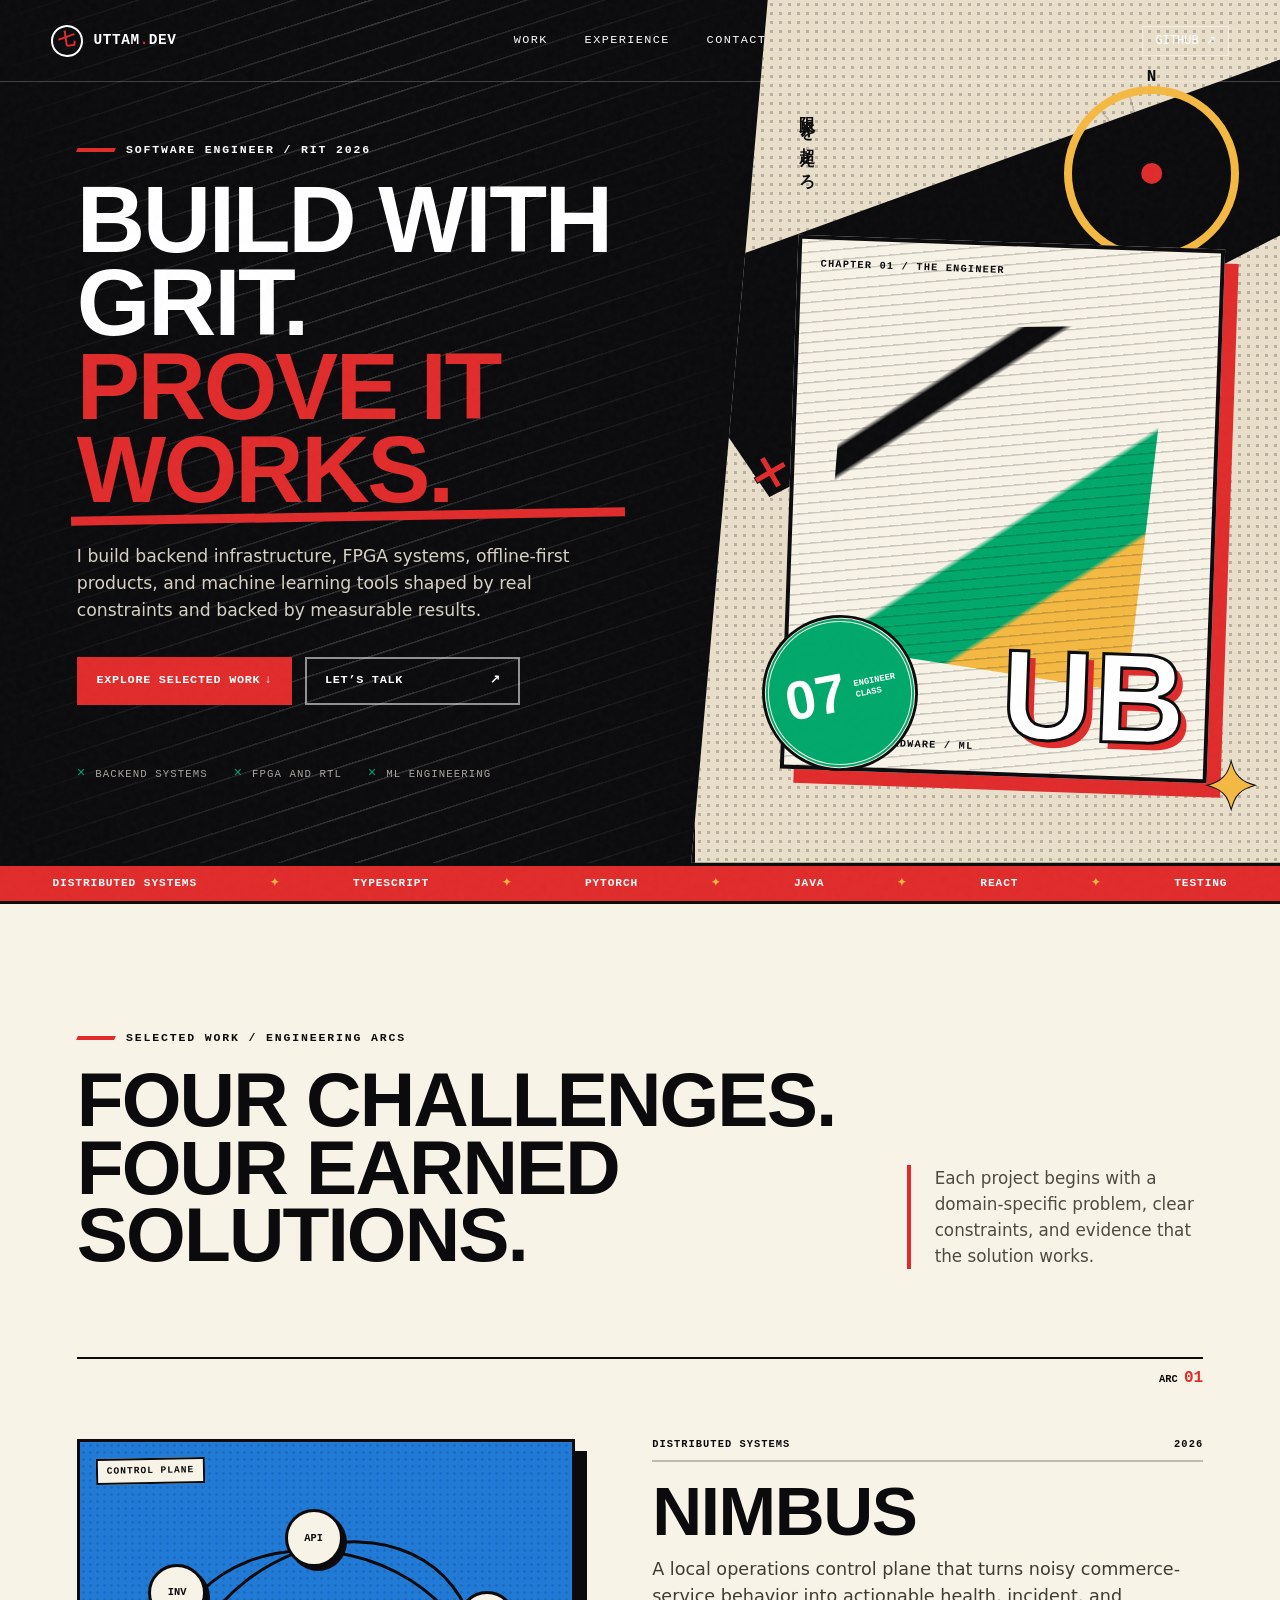
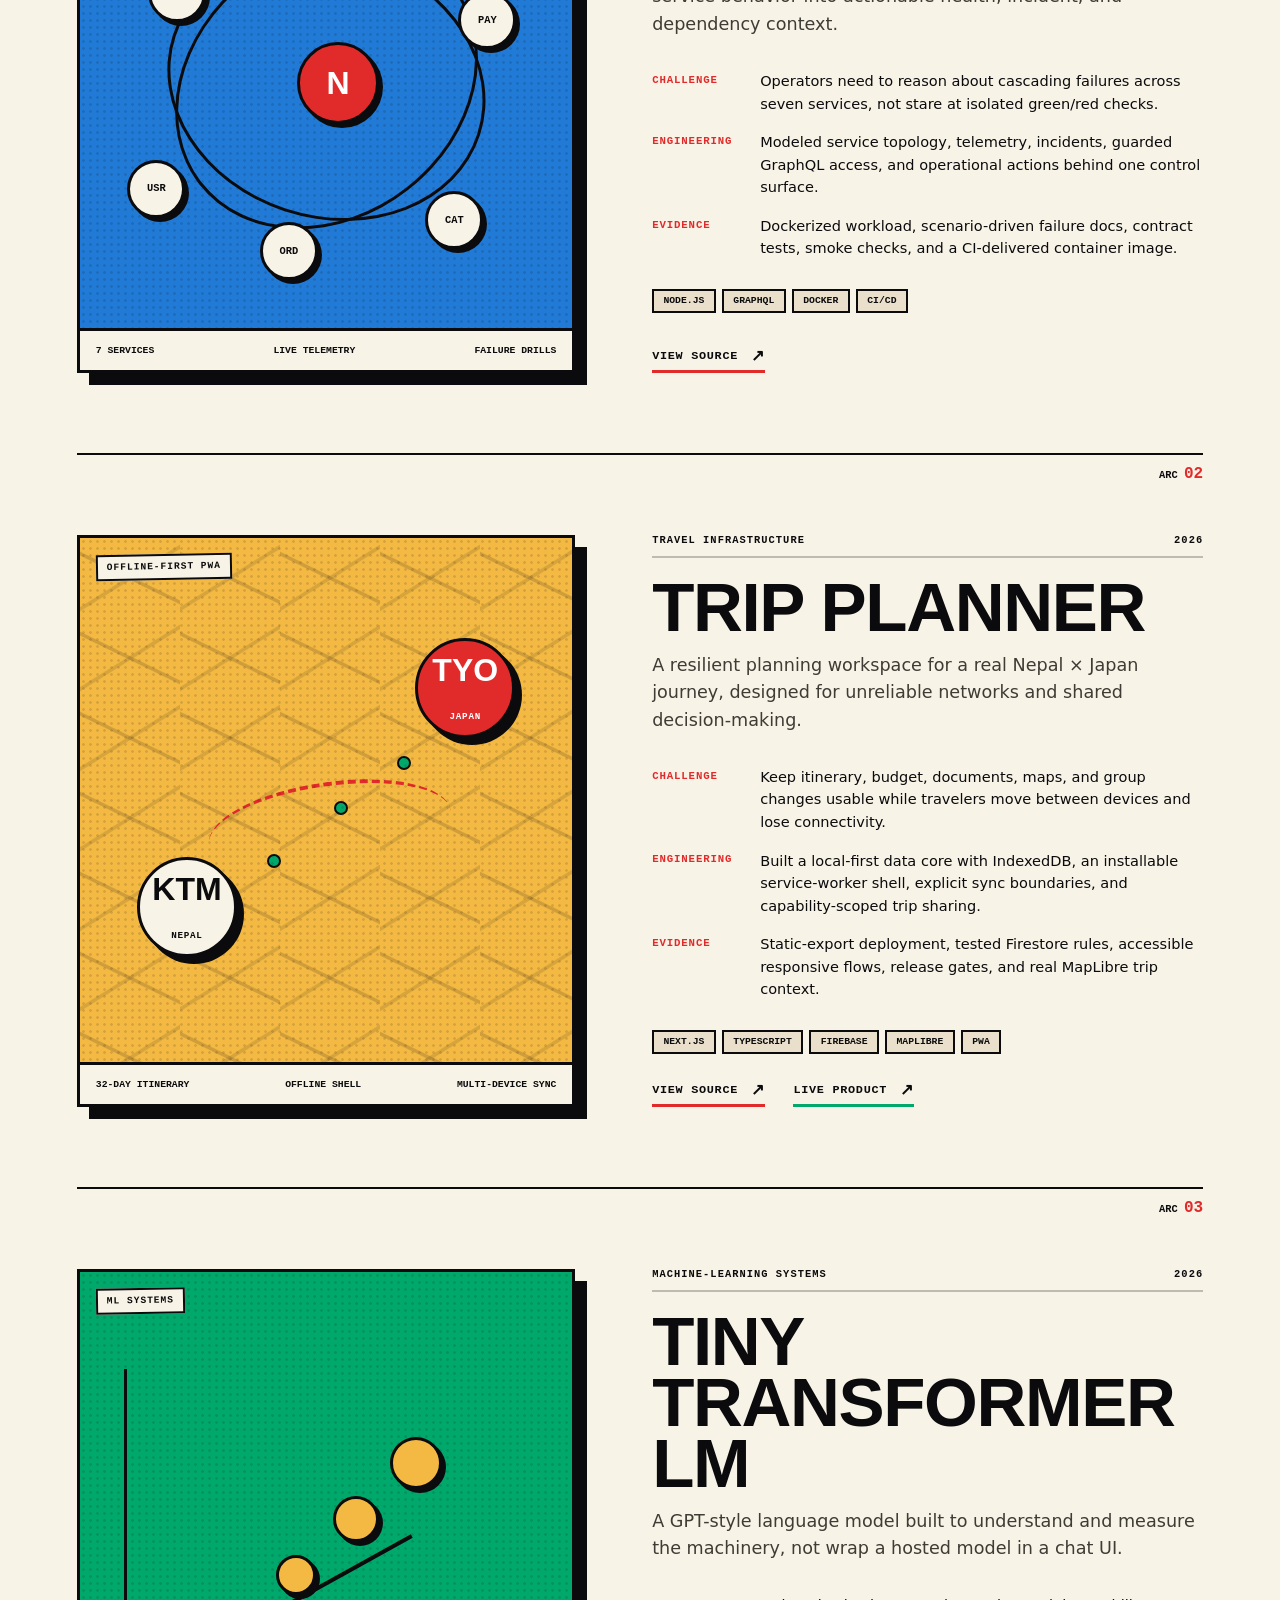
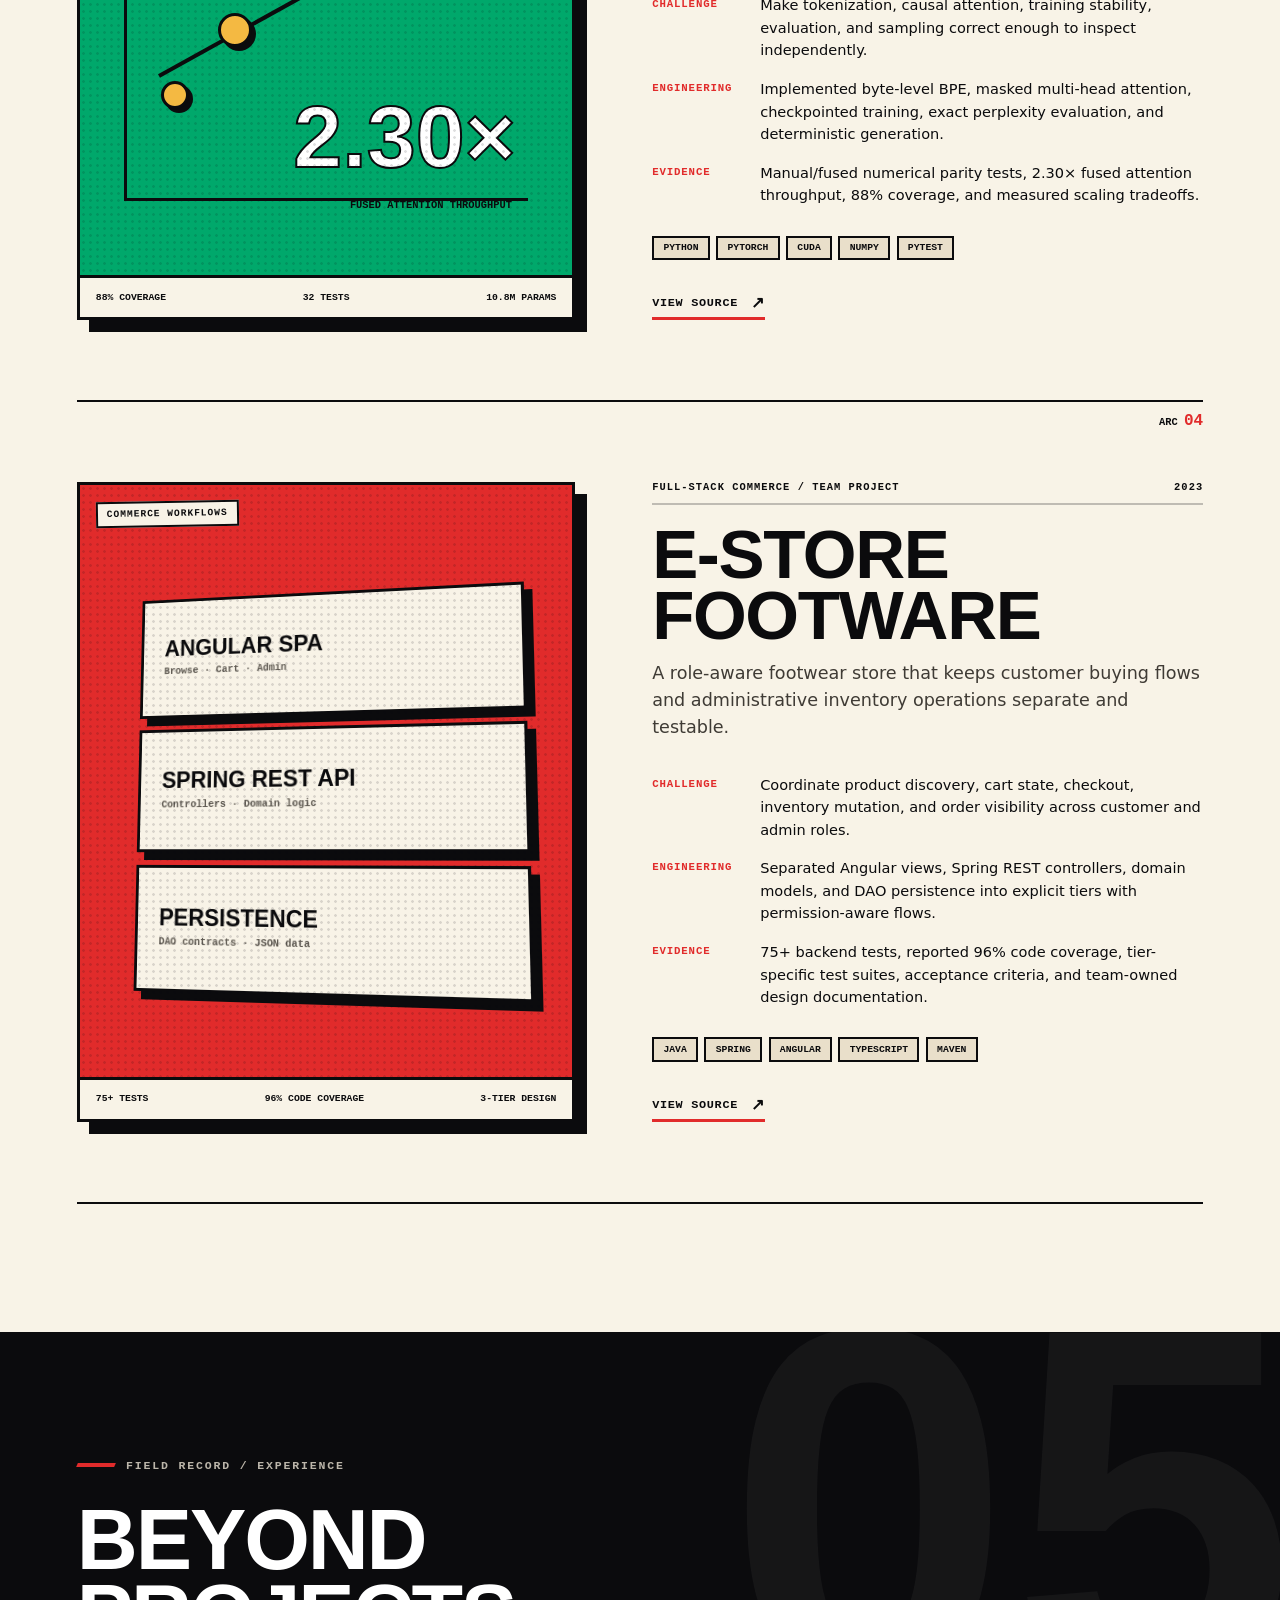
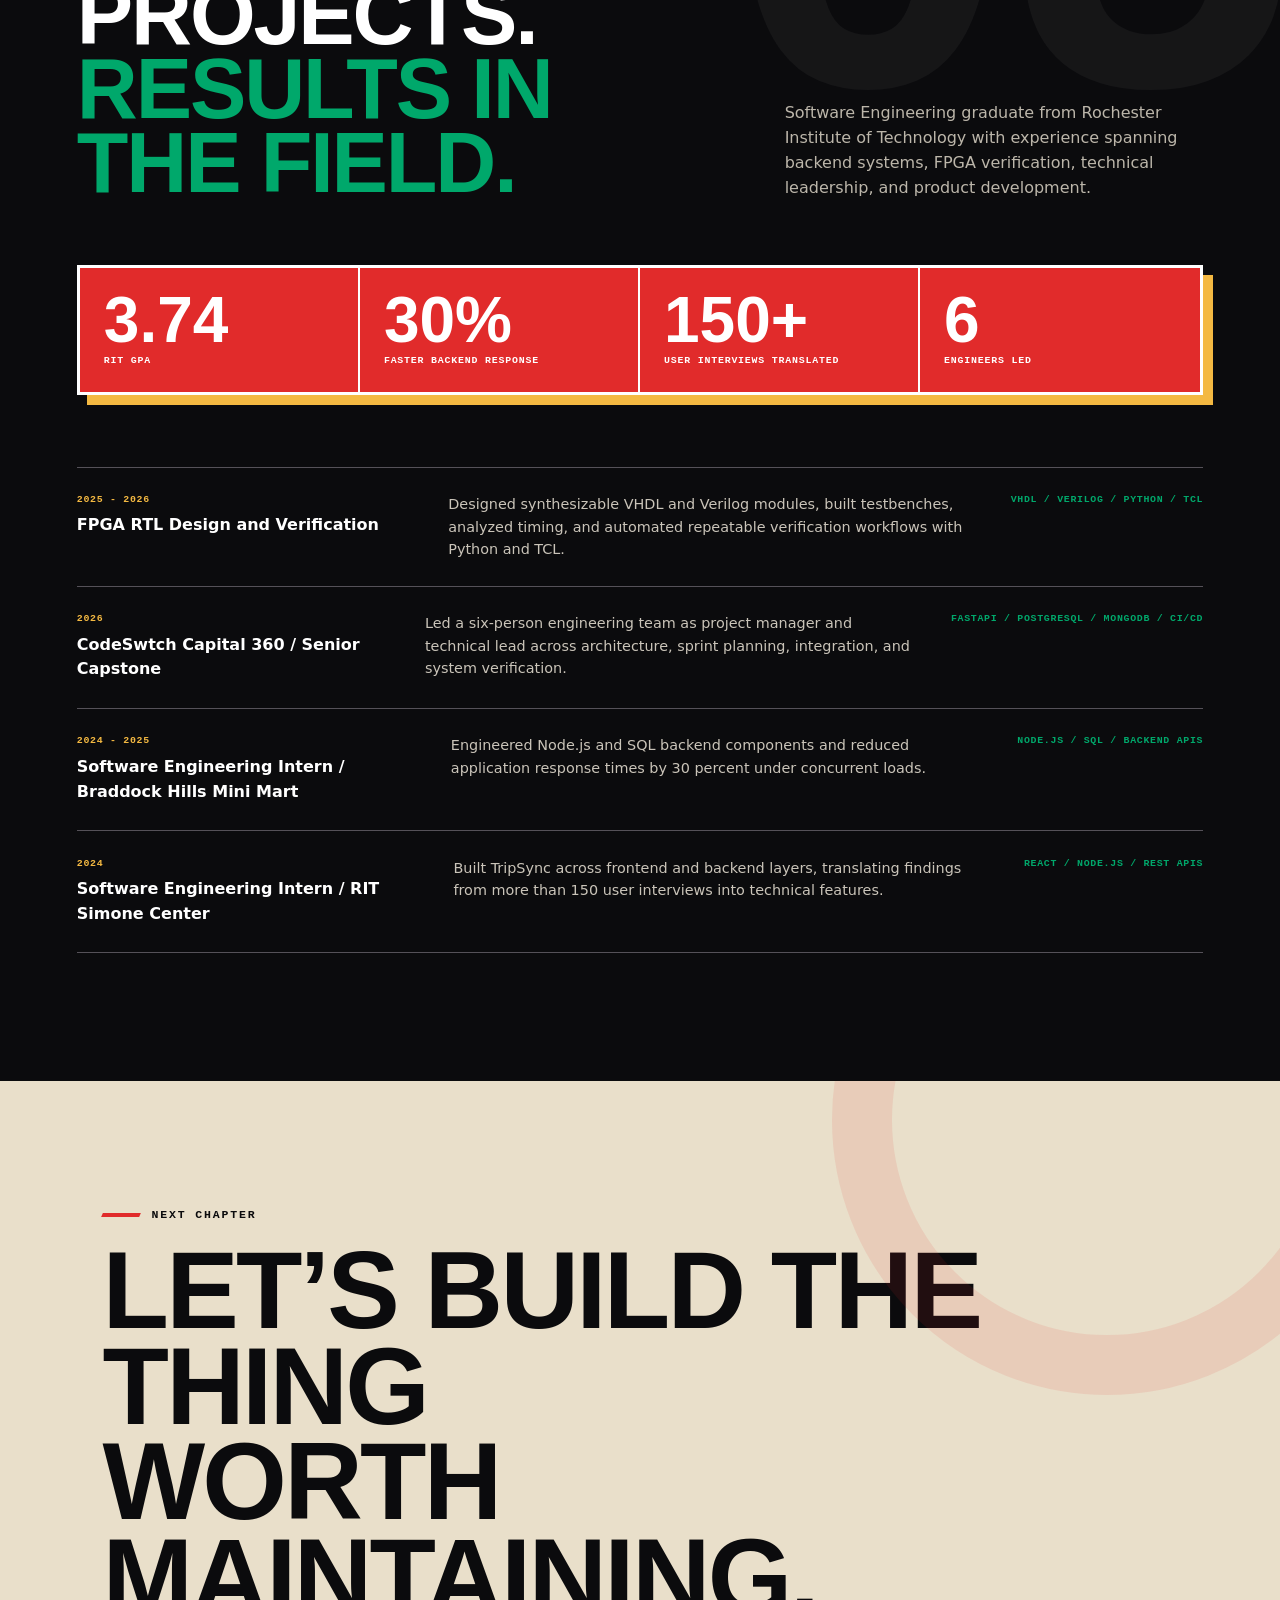
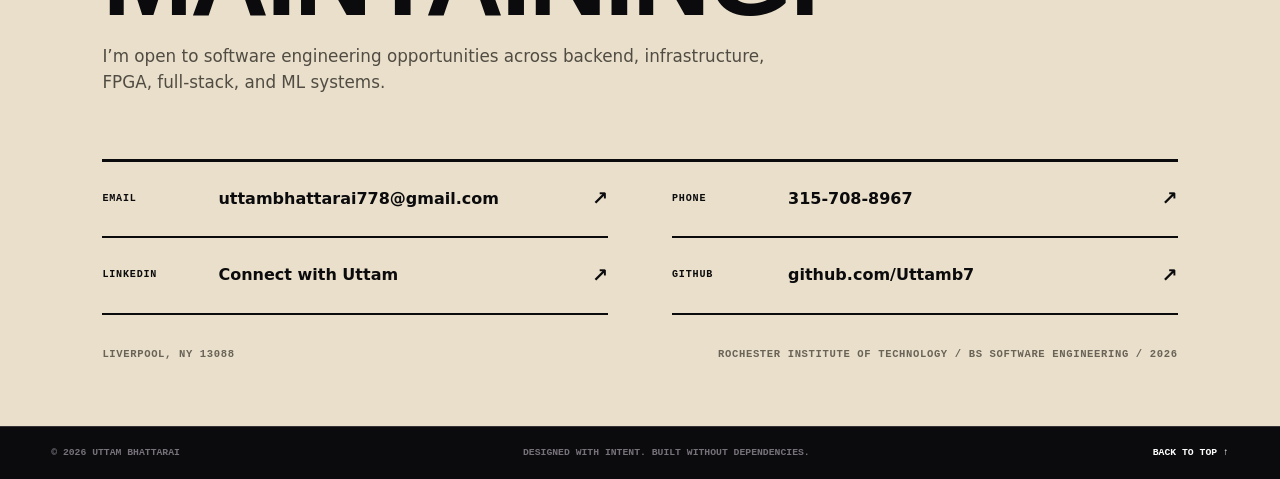
==== commit adeeedf5: "redesign portfolio and update contact details" ====
--- a/index.html
+++ b/index.html
@@ -5,10 +5,10 @@
   <meta name="viewport" content="width=device-width, initial-scale=1">
   <meta name="theme-color" content="#0d0c17">
   <meta name="description" content="Uttam Bhattarai builds reliable distributed systems, offline-first products, and measured machine-learning infrastructure.">
-  <meta property="og:title" content="Uttam Bhattarai — Software Engineer">
+  <meta property="og:title" content="Uttam Bhattarai | Software Engineer">
   <meta property="og:description" content="Selected engineering work across distributed systems, product infrastructure, machine learning, and commerce.">
   <meta property="og:type" content="website">
-  <title>Uttam Bhattarai — Software Engineer</title>
+  <title>Uttam Bhattarai | Software Engineer</title>
   <link rel="icon" href="data:image/svg+xml,<svg xmlns=%22http://www.w3.org/2000/svg%22 viewBox=%220 0 100 100%22><rect width=%22100%22 height=%22100%22 rx=%2220%22 fill=%22%230d0c17%22/><text x=%2250%22 y=%2268%22 text-anchor=%22middle%22 font-size=%2254%22 fill=%22%23ff5c8a%22>七</text></svg>">
   <link rel="stylesheet" href="styles.css">
   <script src="script.js" defer></script>
@@ -18,23 +18,24 @@
 
   <header class="site-header">
     <a class="brand" href="#top" aria-label="Uttam Bhattarai, home"><span class="brand-mark" aria-hidden="true">七</span><span>UTTAM<span class="dot">.</span>DEV</span></a>
-    <nav aria-label="Primary navigation"><a href="#work">Work</a><a href="#about">About</a><a href="mailto:uttambhattarai778@gmail.com">Contact</a></nav>
+    <nav aria-label="Primary navigation"><a href="#work">Work</a><a href="#experience">Experience</a><a href="#contact">Contact</a></nav>
     <a class="header-github" href="https://github.com/Uttamb7" target="_blank" rel="noreferrer">GitHub ↗</a>
   </header>
 
   <main id="top">
     <section class="hero" aria-labelledby="hero-title">
       <div class="hero-copy">
-        <p class="eyebrow"><span></span> Software engineer · RIT ’26</p>
-        <h1 id="hero-title">I engineer systems<br>with a <em>reason to exist.</em></h1>
-        <p class="hero-lede">Distributed control planes. Offline-first travel tools. Language models built from first principles. I turn domain constraints into software that can be tested, measured, and explained.</p>
+        <p class="eyebrow"><span></span> Software engineer / RIT 2026</p>
+        <h1 id="hero-title">Build with grit.<br><em>Prove it works.</em></h1>
+        <p class="hero-lede">I build backend infrastructure, FPGA systems, offline-first products, and machine learning tools shaped by real constraints and backed by measurable results.</p>
         <div class="hero-actions"><a class="button button-primary" href="#work">Explore selected work <span aria-hidden="true">↓</span></a><a class="button button-quiet" href="mailto:uttambhattarai778@gmail.com">Let’s talk <span aria-hidden="true">↗</span></a></div>
-        <ul class="signal-list" aria-label="Engineering focus"><li>Systems thinking</li><li>Measured outcomes</li><li>Product judgment</li></ul>
+        <ul class="signal-list" aria-label="Engineering focus"><li>Backend systems</li><li>FPGA and RTL</li><li>ML engineering</li></ul>
       </div>
       <div class="hero-art" aria-hidden="true">
-        <div class="speed-lines"></div><div class="sun"></div>
-        <div class="portrait-card"><span class="portrait-kicker">ENGINEER / 01</span><span class="portrait-initials">UB</span><span class="portrait-caption">BUILD · MEASURE · ITERATE</span></div>
-        <p class="vertical-type">問題から設計へ</p><span class="burst burst-one">+</span><span class="burst burst-two">✦</span>
+        <div class="ink-strike"></div><div class="compass"><span>N</span></div>
+        <div class="chapter-card"><span class="chapter-kicker">CHAPTER 01 / THE ENGINEER</span><strong>UB</strong><small>BACKEND / HARDWARE / ML</small></div>
+        <div class="rank-seal"><span>07</span><small>ENGINEER<br>CLASS</small></div>
+        <p class="vertical-type">限界を超えろ</p><span class="burst burst-one">×</span><span class="burst burst-two">✦</span>
       </div>
     </section>
 
@@ -42,8 +43,8 @@
 
     <section class="work-section" id="work" aria-labelledby="work-title">
       <div class="section-heading">
-        <div><p class="eyebrow"><span></span> Selected work / case files</p><h2 id="work-title">Four problems.<br>Four deliberate systems.</h2></div>
-        <p>Each project starts with a concrete domain constraint—not a technology looking for somewhere to land.</p>
+        <div><p class="eyebrow"><span></span> Selected work / engineering arcs</p><h2 id="work-title">Four challenges.<br>Four earned solutions.</h2></div>
+        <p>Each project begins with a domain-specific problem, clear constraints, and evidence that the solution works.</p>
       </div>
 
       <article class="project reveal">
@@ -57,7 +58,7 @@
           <div class="project-topline"><span>Distributed systems</span><span>2026</span></div><h3>Nimbus</h3>
           <p class="project-thesis">A local operations control plane that turns noisy commerce-service behavior into actionable health, incident, and dependency context.</p>
           <dl class="case-grid">
-            <div><dt>Challenge</dt><dd>Operators need to reason about cascading failures across seven services—not stare at isolated green/red checks.</dd></div>
+            <div><dt>Challenge</dt><dd>Operators need to reason about cascading failures across seven services, not stare at isolated green/red checks.</dd></div>
             <div><dt>Engineering</dt><dd>Modeled service topology, telemetry, incidents, guarded GraphQL access, and operational actions behind one control surface.</dd></div>
             <div><dt>Evidence</dt><dd>Dockerized workload, scenario-driven failure docs, contract tests, smoke checks, and a CI-delivered container image.</dd></div>
           </dl>
@@ -95,7 +96,7 @@
         </div>
         <div class="project-copy">
           <div class="project-topline"><span>Machine-learning systems</span><span>2026</span></div><h3>Tiny Transformer LM</h3>
-          <p class="project-thesis">A GPT-style language model built to understand and measure the machinery—not wrap a hosted model in a chat UI.</p>
+          <p class="project-thesis">A GPT-style language model built to understand and measure the machinery, not wrap a hosted model in a chat UI.</p>
           <dl class="case-grid">
             <div><dt>Challenge</dt><dd>Make tokenization, causal attention, training stability, evaluation, and sampling correct enough to inspect independently.</dd></div>
             <div><dt>Engineering</dt><dd>Implemented byte-level BPE, masked multi-head attention, checkpointed training, exact perplexity evaluation, and deterministic generation.</dd></div>
@@ -114,7 +115,7 @@
           <div class="metric-strip"><span>75+ tests</span><span>96% code coverage</span><span>3-tier design</span></div>
         </div>
         <div class="project-copy">
-          <div class="project-topline"><span>Full-stack commerce · Team project</span><span>2023</span></div><h3>E‑Store Footware</h3>
+          <div class="project-topline"><span>Full-stack commerce / Team project</span><span>2023</span></div><h3>E-Store Footware</h3>
           <p class="project-thesis">A role-aware footwear store that keeps customer buying flows and administrative inventory operations separate and testable.</p>
           <dl class="case-grid">
             <div><dt>Challenge</dt><dd>Coordinate product discovery, cart state, checkout, inventory mutation, and order visibility across customer and admin roles.</dd></div>
@@ -127,17 +128,29 @@
       </article>
     </section>
 
-    <section class="about-section" id="about" aria-labelledby="about-title">
-      <div class="about-index" aria-hidden="true">05 / ABOUT</div>
-      <div class="about-copy"><p class="eyebrow"><span></span> How I work</p><h2 id="about-title">Curious about the system.<br><em>Accountable to the user.</em></h2><p>I’m Uttam Bhattarai, a Software Engineering graduate from Rochester Institute of Technology. I enjoy work where architecture, product behavior, and operational reality meet.</p><p>My strongest projects make their tradeoffs visible: offline fallback over assumed connectivity, measured model quality over vague “AI-powered” claims, and failure scenarios over happy-path demos.</p></div>
-      <div class="principles" aria-label="Engineering principles"><div><span>01</span><h3>Start with constraints</h3><p>The real environment decides the architecture.</p></div><div><span>02</span><h3>Prove the behavior</h3><p>Tests, telemetry, and benchmarks turn claims into evidence.</p></div><div><span>03</span><h3>Design for failure</h3><p>Offline paths and guardrails belong in the first design.</p></div></div>
+    <section class="experience-section" id="experience" aria-labelledby="experience-title">
+      <div class="experience-heading"><p class="eyebrow"><span></span> Field record / experience</p><h2 id="experience-title">Beyond projects.<br><em>Results in the field.</em></h2><p>Software Engineering graduate from Rochester Institute of Technology with experience spanning backend systems, FPGA verification, technical leadership, and product development.</p></div>
+      <div class="stats-grid" aria-label="Career highlights">
+        <div><strong>3.74</strong><span>RIT GPA</span></div><div><strong>30%</strong><span>Faster backend response</span></div><div><strong>150+</strong><span>User interviews translated</span></div><div><strong>6</strong><span>Engineers led</span></div>
+      </div>
+      <div class="experience-list">
+        <article><div><span>2025 - 2026</span><b>FPGA RTL Design and Verification</b></div><p>Designed synthesizable VHDL and Verilog modules, built testbenches, analyzed timing, and automated repeatable verification workflows with Python and TCL.</p><small>VHDL / VERILOG / PYTHON / TCL</small></article>
+        <article><div><span>2026</span><b>CodeSwtch Capital 360 / Senior Capstone</b></div><p>Led a six-person engineering team as project manager and technical lead across architecture, sprint planning, integration, and system verification.</p><small>FASTAPI / POSTGRESQL / MONGODB / CI/CD</small></article>
+        <article><div><span>2024 - 2025</span><b>Software Engineering Intern / Braddock Hills Mini Mart</b></div><p>Engineered Node.js and SQL backend components and reduced application response times by 30 percent under concurrent loads.</p><small>NODE.JS / SQL / BACKEND APIS</small></article>
+        <article><div><span>2024</span><b>Software Engineering Intern / RIT Simone Center</b></div><p>Built TripSync across frontend and backend layers, translating findings from more than 150 user interviews into technical features.</p><small>REACT / NODE.JS / REST APIS</small></article>
+      </div>
     </section>
 
-    <section class="contact-section" aria-labelledby="contact-title">
+    <section class="contact-section" id="contact" aria-labelledby="contact-title">
       <p class="eyebrow light"><span></span> Next chapter</p><h2 id="contact-title">Let’s build the thing<br>worth maintaining.</h2>
-      <p>I’m open to software engineering opportunities across backend, infrastructure, full-stack, and ML systems.</p>
-      <a class="contact-link" href="mailto:uttambhattarai778@gmail.com">uttambhattarai778@gmail.com <span aria-hidden="true">↗</span></a>
-      <div class="contact-meta"><span>Rochester Institute of Technology · 2026</span><a href="https://github.com/Uttamb7" target="_blank" rel="noreferrer">github.com/Uttamb7 ↗</a></div>
+      <p>I’m open to software engineering opportunities across backend, infrastructure, FPGA, full-stack, and ML systems.</p>
+      <div class="contact-grid">
+        <a href="mailto:uttambhattarai778@gmail.com"><small>Email</small><span>uttambhattarai778@gmail.com</span><b>↗</b></a>
+        <a href="tel:+13157088967"><small>Phone</small><span>315-708-8967</span><b>↗</b></a>
+        <a href="https://www.linkedin.com/in/uttam-bhattarai-8699441b4/" target="_blank" rel="noreferrer"><small>LinkedIn</small><span>Connect with Uttam</span><b>↗</b></a>
+        <a href="https://github.com/Uttamb7" target="_blank" rel="noreferrer"><small>GitHub</small><span>github.com/Uttamb7</span><b>↗</b></a>
+      </div>
+      <div class="contact-meta"><span>Liverpool, NY 13088</span><span>Rochester Institute of Technology / BS Software Engineering / 2026</span></div>
     </section>
   </main>
 
--- a/styles.css
+++ b/styles.css
@@ -1,156 +1,207 @@
 :root {
-  --ink: #101019; --paper: #f6f1e8; --paper-2: #ece5da; --rose: #ff4f81;
-  --rose-dark: #d92e62; --violet: #7557ff; --cyan: #71e6ef; --yellow: #ffd44a;
-  --line: rgba(16, 16, 25, .18); --display: Impact, Haettenschweiler, "Arial Narrow Bold", sans-serif;
+  --ink: #0b0b0d;
+  --paper: #f8f3e7;
+  --bone: #e9dfca;
+  --red: #e12b2b;
+  --green: #00a86b;
+  --gold: #f4b942;
+  --blue: #207ad6;
+  --line: rgba(11, 11, 13, .24);
+  --display: Impact, Haettenschweiler, "Arial Narrow Bold", sans-serif;
   --body: Inter, ui-sans-serif, system-ui, -apple-system, BlinkMacSystemFont, "Segoe UI", sans-serif;
   --mono: "SFMono-Regular", Consolas, "Liberation Mono", monospace;
 }
+
 * { box-sizing: border-box; }
 html { scroll-behavior: smooth; }
-body { margin: 0; color: var(--ink); background: var(--paper); font-family: var(--body); line-height: 1.55; }
+body {
+  margin: 0;
+  color: var(--ink);
+  background: var(--paper);
+  font-family: var(--body);
+  line-height: 1.55;
+}
+body::before {
+  content: "";
+  position: fixed;
+  z-index: 50;
+  inset: 0;
+  pointer-events: none;
+  opacity: .035;
+  background-image: url("data:image/svg+xml,%3Csvg viewBox='0 0 180 180' xmlns='http://www.w3.org/2000/svg'%3E%3Cfilter id='n'%3E%3CfeTurbulence type='fractalNoise' baseFrequency='.8' numOctaves='3' stitchTiles='stitch'/%3E%3C/filter%3E%3Crect width='100%25' height='100%25' filter='url(%23n)' opacity='.8'/%3E%3C/svg%3E");
+}
 a { color: inherit; }
-.skip-link { position: fixed; z-index: 100; top: -5rem; left: 1rem; padding: .8rem 1rem; background: var(--ink); color: white; }
+:focus-visible { outline: 3px solid var(--green); outline-offset: 4px; }
+.skip-link { position: fixed; z-index: 100; top: -5rem; left: 1rem; padding: .8rem 1rem; background: var(--red); color: white; }
 .skip-link:focus { top: 1rem; }
-:focus-visible { outline: 3px solid var(--violet); outline-offset: 4px; }
-
-.site-header { position: absolute; z-index: 10; inset: 0 0 auto; height: 82px; display: grid; grid-template-columns: 1fr auto 1fr; align-items: center; max-width: 1440px; margin: auto; padding: 0 clamp(1.25rem, 4vw, 4.5rem); border-bottom: 1px solid rgba(255,255,255,.2); color: white; }
-.brand { display: inline-flex; align-items: center; gap: .65rem; width: max-content; font-family: var(--mono); font-weight: 800; text-decoration: none; letter-spacing: .03em; }
-.brand-mark { display: grid; place-items: center; width: 30px; height: 30px; border: 1px solid white; color: var(--rose); font-size: 1.05rem; }
-.dot { color: var(--rose); }
-nav { display: flex; gap: 2.3rem; font: .76rem/1 var(--mono); text-transform: uppercase; letter-spacing: .12em; }
-nav a, .header-github { text-decoration: none; }
-nav a:hover, .header-github:hover { color: var(--rose); }
-.header-github { justify-self: end; font: .78rem/1 var(--mono); text-transform: uppercase; letter-spacing: .08em; }
-
-.hero { position: relative; min-height: 860px; display: grid; grid-template-columns: minmax(0,1.13fr) minmax(420px,.87fr); overflow: hidden; color: white; background: var(--ink); }
-.hero::before { content: ""; position: absolute; inset: 0; opacity: .25; background-image: radial-gradient(circle,#fff 1px,transparent 1.5px); background-size: 9px 9px; mask-image: linear-gradient(90deg,transparent,#000 35%,transparent 65%); }
-.hero-copy { position: relative; z-index: 2; align-self: center; max-width: 850px; padding: 9rem clamp(1.25rem,6vw,7rem) 5rem; }
-.eyebrow { display: flex; align-items: center; gap: .65rem; margin: 0 0 1.4rem; font: 700 .73rem/1 var(--mono); text-transform: uppercase; letter-spacing: .16em; }
-.eyebrow span { width: 32px; height: 2px; background: var(--rose); }
-.hero h1, .section-heading h2, .about-section h2, .contact-section h2 { margin: 0; font-family: var(--display); font-weight: 900; letter-spacing: -.025em; line-height: .9; text-transform: uppercase; }
-.hero h1 { max-width: 880px; font-size: clamp(4rem,7.4vw,7.6rem); }
-.hero h1 em, .about-section h2 em { color: var(--rose); font-style: normal; }
-.hero-lede { max-width: 660px; margin: 2rem 0 0; color: #c8c5d3; font-size: clamp(1rem,1.35vw,1.2rem); }
+
+.site-header {
+  position: absolute;
+  z-index: 10;
+  inset: 0 0 auto;
+  height: 82px;
+  display: grid;
+  grid-template-columns: 1fr auto 1fr;
+  align-items: center;
+  max-width: 1440px;
+  margin: auto;
+  padding: 0 clamp(1.25rem, 4vw, 4.5rem);
+  border-bottom: 1px solid rgba(255,255,255,.22);
+  color: white;
+}
+.brand { display: inline-flex; align-items: center; gap: .65rem; width: max-content; font: 800 .9rem/1 var(--mono); text-decoration: none; letter-spacing: .04em; }
+.brand-mark { display: grid; place-items: center; width: 32px; height: 32px; border: 2px solid white; border-radius: 50%; color: var(--red); font-size: 1.05rem; transform: rotate(-8deg); }
+.dot { color: var(--red); }
+nav { display: flex; gap: 2.3rem; font: .74rem/1 var(--mono); text-transform: uppercase; letter-spacing: .12em; }
+nav a, .header-github { position: relative; text-decoration: none; }
+nav a::after { content: ""; position: absolute; right: 0; bottom: -.7rem; left: 0; height: 2px; background: var(--red); transform: scaleX(0); transition: transform .2s; }
+nav a:hover::after { transform: scaleX(1); }
+.header-github { justify-self: end; padding: .5rem .75rem; border: 1px solid rgba(255,255,255,.5); font: .75rem/1 var(--mono); text-transform: uppercase; }
+.header-github:hover { background: white; color: var(--ink); }
+
+.hero {
+  position: relative;
+  min-height: 860px;
+  display: grid;
+  grid-template-columns: minmax(0, 1.08fr) minmax(430px, .92fr);
+  overflow: hidden;
+  color: white;
+  background: var(--ink);
+}
+.hero::before {
+  content: "";
+  position: absolute;
+  inset: 0 42% 0 0;
+  opacity: .16;
+  background: repeating-linear-gradient(-18deg, transparent 0 22px, #fff 23px 24px);
+  mask-image: linear-gradient(90deg, transparent, #000, transparent);
+}
+.hero-copy { position: relative; z-index: 2; align-self: center; max-width: 880px; padding: 9rem clamp(1.25rem, 6vw, 7rem) 5rem; }
+.eyebrow { display: flex; align-items: center; gap: .7rem; margin: 0 0 1.4rem; font: 800 .72rem/1 var(--mono); text-transform: uppercase; letter-spacing: .16em; }
+.eyebrow span { width: 38px; height: 4px; background: var(--red); transform: skewX(-24deg); }
+.hero h1, .section-heading h2, .experience-heading h2, .contact-section h2 {
+  margin: 0;
+  font-family: var(--display);
+  font-weight: 900;
+  letter-spacing: -.025em;
+  line-height: .88;
+  text-transform: uppercase;
+}
+.hero h1 { max-width: 850px; font-size: clamp(4.3rem, 7.4vw, 7.8rem); }
+.hero h1 em { position: relative; display: inline-block; color: var(--red); font-style: normal; }
+.hero h1 em::after { content: ""; position: absolute; right: -2%; bottom: -.1em; left: -1%; height: .09em; background: var(--red); transform: rotate(-1deg); }
+.hero-lede { max-width: 680px; margin: 2rem 0 0; color: #d7d1c5; font-size: clamp(1rem, 1.35vw, 1.2rem); }
 .hero-actions { display: flex; flex-wrap: wrap; gap: .85rem; margin-top: 2.1rem; }
-.button { display: inline-flex; align-items: center; justify-content: space-between; min-width: 205px; padding: .95rem 1.1rem; border: 1px solid rgba(255,255,255,.4); font: 700 .78rem/1 var(--mono); text-decoration: none; text-transform: uppercase; letter-spacing: .06em; transition: transform .2s,background .2s,color .2s; }
-.button:hover { transform: translateY(-3px); }
-.button-primary { border-color: var(--rose); background: var(--rose); color: var(--ink); }
-.button-primary:hover { border-color: white; background: white; }
-.button-quiet:hover { background: white; color: var(--ink); }
-.signal-list { display: flex; flex-wrap: wrap; gap: .5rem 1.6rem; margin: 3.8rem 0 0; padding: 0; color: #a9a5b7; font: .68rem/1.4 var(--mono); text-transform: uppercase; letter-spacing: .1em; list-style: none; }
-.signal-list li::before { content: "◆"; margin-right: .55rem; color: var(--cyan); }
-
-.hero-art { position: relative; min-height: 740px; overflow: hidden; background: linear-gradient(150deg,var(--violet) 0 30%,#232039 30% 67%,var(--rose) 67%); clip-path: polygon(12% 0,100% 0,100% 100%,0 100%); }
-.speed-lines { position: absolute; inset: 0; background: repeating-conic-gradient(from 215deg at 65% 46%,rgba(255,255,255,.2) 0deg .65deg,transparent .7deg 8deg); }
-.sun { position: absolute; top: 16%; right: 8%; width: 180px; aspect-ratio: 1; border: 12px solid var(--yellow); border-radius: 50%; box-shadow: 0 0 0 1px var(--ink),0 0 0 24px rgba(255,212,74,.12); }
-.portrait-card { position: absolute; z-index: 2; top: 28%; right: 13%; width: min(72%,410px); aspect-ratio: .78; border: 3px solid var(--ink); background: var(--paper); color: var(--ink); box-shadow: 16px 16px 0 var(--ink); transform: rotate(2deg); }
-.portrait-card::before { content: ""; position: absolute; inset: 16% 8% 14%; background: radial-gradient(circle at 58% 36%,var(--rose) 0 8%,transparent 8.5%),linear-gradient(145deg,transparent 38%,var(--ink) 38% 43%,transparent 43%),linear-gradient(35deg,var(--yellow) 0 35%,var(--violet) 35% 66%,var(--cyan) 66%); clip-path: polygon(2% 0,100% 11%,92% 100%,13% 91%); }
-.portrait-card::after { content: ""; position: absolute; inset: 0; opacity: .22; background-image: radial-gradient(var(--ink) 1.4px,transparent 1.5px); background-size: 8px 8px; }
-.portrait-kicker, .portrait-caption { position: absolute; z-index: 2; left: 1rem; font: 800 .65rem/1 var(--mono); letter-spacing: .12em; }
-.portrait-kicker { top: .75rem; } .portrait-caption { bottom: .7rem; }
-.portrait-initials { position: absolute; z-index: 3; right: -.8rem; bottom: 2.2rem; font: 900 clamp(5rem,9vw,8rem)/.8 var(--display); color: white; -webkit-text-stroke: 2px var(--ink); text-shadow: 6px 6px 0 var(--rose); }
-.vertical-type { position: absolute; z-index: 3; top: 15%; left: 18%; margin: 0; color: white; font-weight: 900; letter-spacing: .3em; writing-mode: vertical-rl; }
-.burst { position: absolute; z-index: 3; font: 900 3rem/1 var(--display); color: var(--yellow); -webkit-text-stroke: 1px var(--ink); }
-.burst-one { left: 13%; bottom: 12%; transform: rotate(18deg); } .burst-two { right: 6%; bottom: 7%; font-size: 4rem; }
-
-.marquee { overflow: hidden; border-block: 2px solid var(--ink); background: var(--yellow); }
-.marquee div { display: flex; justify-content: space-around; min-width: 1180px; padding: .72rem 1rem; font: 900 .72rem/1 var(--mono); letter-spacing: .08em; white-space: nowrap; }
-.marquee b { color: var(--rose-dark); }
-.work-section { max-width: 1440px; margin: auto; padding: 8rem clamp(1.25rem,6vw,6rem); }
+.button { display: inline-flex; align-items: center; justify-content: space-between; min-width: 215px; padding: 1rem 1.1rem; border: 2px solid rgba(255,255,255,.55); font: 800 .74rem/1 var(--mono); text-decoration: none; text-transform: uppercase; letter-spacing: .06em; transition: transform .2s, background .2s, color .2s; }
+.button:hover { transform: translate(-3px, -3px); box-shadow: 4px 4px 0 var(--gold); }
+.button-primary { border-color: var(--red); background: var(--red); color: white; }
+.button-primary:hover, .button-quiet:hover { border-color: white; background: white; color: var(--ink); }
+.signal-list { display: flex; flex-wrap: wrap; gap: .5rem 1.6rem; margin: 3.6rem 0 0; padding: 0; color: #aaa59d; font: .67rem/1.4 var(--mono); text-transform: uppercase; letter-spacing: .1em; list-style: none; }
+.signal-list li::before { content: "×"; margin-right: .55rem; color: var(--green); font-size: .9rem; }
+
+.hero-art { position: relative; min-height: 740px; overflow: hidden; border-left: 4px solid var(--ink); background: var(--bone); clip-path: polygon(13% 0,100% 0,100% 100%,0 100%); }
+.hero-art::before { content: ""; position: absolute; inset: 0; opacity: .22; background-image: radial-gradient(var(--ink) 1.5px, transparent 1.7px); background-size: 9px 9px; }
+.ink-strike { position: absolute; top: 18%; right: -12%; width: 118%; height: 30%; background: var(--ink); transform: rotate(-18deg); box-shadow: 0 22px 0 var(--red); clip-path: polygon(0 27%, 9% 8%, 100% 0, 92% 64%, 8% 100%); }
+.compass { position: absolute; top: 10%; right: 7%; width: 175px; aspect-ratio: 1; border: 8px solid var(--gold); border-radius: 50%; background: repeating-conic-gradient(from 0deg, transparent 0 21deg, rgba(11,11,13,.16) 22deg 23deg); }
+.compass::before, .compass::after { content: ""; position: absolute; inset: 25%; border: 2px solid var(--ink); transform: rotate(45deg); }
+.compass::after { inset: 42%; border-radius: 50%; background: var(--red); }
+.compass span { position: absolute; top: -1.6rem; left: 47%; color: var(--ink); font: 900 1rem/1 var(--mono); }
+.chapter-card { position: absolute; z-index: 2; top: 28%; right: 11%; width: min(73%, 430px); aspect-ratio: .8; display: flex; flex-direction: column; justify-content: space-between; padding: 1.2rem; border: 4px solid var(--ink); background: var(--paper); color: var(--ink); box-shadow: 14px 14px 0 var(--red); transform: rotate(2deg); }
+.chapter-card::before { content: ""; position: absolute; inset: 14% 8% 16%; background: linear-gradient(145deg, transparent 0 22%, var(--ink) 23% 27%, transparent 28% 54%, var(--green) 55% 70%, var(--gold) 71%); clip-path: polygon(4% 4%, 96% 0, 87% 100%, 0 90%); }
+.chapter-card::after { content: ""; position: absolute; inset: 0; opacity: .18; background: repeating-linear-gradient(-7deg, transparent 0 8px, var(--ink) 9px 10px); }
+.chapter-kicker, .chapter-card small { position: relative; z-index: 2; font: 800 .64rem/1 var(--mono); letter-spacing: .12em; }
+.chapter-card strong { position: relative; z-index: 3; align-self: flex-end; margin-top: auto; font: 900 clamp(6rem, 10vw, 9rem)/.75 var(--display); color: white; -webkit-text-stroke: 3px var(--ink); text-shadow: 7px 7px 0 var(--red); }
+.rank-seal { position: absolute; z-index: 4; left: 12%; bottom: 11%; display: grid; grid-template-columns: auto auto; align-items: center; gap: .6rem; width: 150px; aspect-ratio: 1; padding: 1rem; border: 4px double var(--paper); border-radius: 50%; color: white; background: var(--green); transform: rotate(-11deg); box-shadow: 0 0 0 3px var(--ink); }
+.rank-seal span { font: 900 3.4rem/.8 var(--display); }.rank-seal small { font: 900 .55rem/1.2 var(--mono); }
+.vertical-type { position: absolute; z-index: 3; top: 12%; left: 17%; margin: 0; color: var(--ink); font-weight: 900; letter-spacing: .28em; writing-mode: vertical-rl; }
+.burst { position: absolute; z-index: 3; color: var(--red); font: 900 3.5rem/1 var(--display); -webkit-text-stroke: 1px var(--ink); }
+.burst-one { left: 10%; bottom: 42%; transform: rotate(15deg); }.burst-two { right: 4%; bottom: 5%; color: var(--gold); font-size: 4rem; }
+
+.marquee { overflow: hidden; border-block: 3px solid var(--ink); background: var(--red); color: white; }
+.marquee div { display: flex; justify-content: space-around; min-width: 1180px; padding: .76rem 1rem; font: 900 .7rem/1 var(--mono); letter-spacing: .08em; white-space: nowrap; }
+.marquee b { color: var(--gold); }
+
+.work-section { max-width: 1440px; margin: auto; padding: 8rem clamp(1.25rem, 6vw, 6rem); }
 .section-heading { display: grid; grid-template-columns: 1.45fr .55fr; align-items: end; gap: 3rem; margin-bottom: 5.5rem; }
-.section-heading h2, .about-section h2 { font-size: clamp(3.5rem,6vw,6.6rem); }
-.section-heading > p { max-width: 440px; margin: 0; padding-left: 1.5rem; border-left: 3px solid var(--rose); color: #504e57; font-size: 1.05rem; }
-
-.project { position: relative; display: grid; grid-template-columns: minmax(360px,.95fr) minmax(440px,1.05fr); gap: clamp(2.5rem,6vw,6rem); padding: 5rem 0; border-top: 1px solid var(--ink); }
-.project:last-child { border-bottom: 1px solid var(--ink); }
-.project-number { position: absolute; top: 1rem; right: 0; color: var(--rose-dark); font: 900 .72rem/1 var(--mono); }
-.project-visual { position: relative; min-height: 480px; overflow: hidden; border: 2px solid var(--ink); box-shadow: 12px 12px 0 var(--ink); }
-.project-visual::after { content: ""; position: absolute; inset: 0; pointer-events: none; opacity: .14; background-image: radial-gradient(var(--ink) 1.25px,transparent 1.5px); background-size: 7px 7px; }
-.visual-label { position: absolute; z-index: 4; top: 1rem; left: 1rem; padding: .35rem .5rem; border: 1px solid var(--ink); background: var(--paper); font: 900 .62rem/1 var(--mono); letter-spacing: .1em; }
-.metric-strip { position: absolute; z-index: 4; right: 0; bottom: 0; left: 0; display: flex; justify-content: space-between; padding: .85rem 1rem; border-top: 2px solid var(--ink); background: var(--paper); font: 800 .62rem/1 var(--mono); text-transform: uppercase; }
-
-.visual-nimbus { background: linear-gradient(145deg,#b9f6fb,var(--cyan)); }
-.topology { position: absolute; inset: 9% 8% 17%; }
-.topology::before, .topology::after { content: ""; position: absolute; inset: 16% 11%; border: 2px solid var(--ink); border-radius: 50%; transform: rotate(18deg); }
-.topology::after { transform: rotate(-38deg); }
-.node { position: absolute; z-index: 2; display: grid; place-items: center; width: 58px; aspect-ratio: 1; border: 2px solid var(--ink); border-radius: 50%; background: var(--paper); box-shadow: 4px 4px 0 var(--ink); font: 800 .65rem/1 var(--mono); }
-.node-core { top: 39%; left: 43%; width: 82px; background: var(--rose); font: 900 2rem/1 var(--display); }
-.node-a { top: 5%; left: 40%; } .node-b { top: 26%; right: 4%; } .node-c { right: 12%; bottom: 8%; } .node-d { bottom: 0; left: 34%; } .node-e { left: 2%; bottom: 16%; } .node-f { top: 19%; left: 7%; }
-
-.visual-trip { background: var(--violet); }
-.visual-trip::before { content: ""; position: absolute; inset: 0; background: linear-gradient(26deg,transparent 48%,rgba(255,255,255,.18) 49% 51%,transparent 52%),linear-gradient(148deg,transparent 48%,rgba(255,255,255,.13) 49% 51%,transparent 52%); background-size: 100px 80px; }
-.route-map { position: absolute; inset: 15% 10% 18%; }
-.route { position: absolute; top: 42%; left: 20%; width: 62%; height: 24%; border-top: 4px dashed var(--yellow); border-radius: 50%; transform: rotate(-8deg); }
+.section-heading h2, .experience-heading h2 { font-size: clamp(3.5rem, 6vw, 6.6rem); }
+.section-heading > p { max-width: 440px; margin: 0; padding-left: 1.5rem; border-left: 4px solid var(--red); color: #4e4a43; font-size: 1.05rem; }
+
+.project { position: relative; display: grid; grid-template-columns: minmax(360px,.95fr) minmax(440px,1.05fr); gap: clamp(2.5rem,6vw,6rem); padding: 5rem 0; border-top: 2px solid var(--ink); }
+.project:last-child { border-bottom: 2px solid var(--ink); }
+.project-number { position: absolute; top: .7rem; right: 0; color: var(--red); font: 900 1rem/1 var(--mono); }
+.project-number::before { content: "ARC "; color: var(--ink); font-size: .65rem; }
+.project-visual { position: relative; min-height: 480px; overflow: hidden; border: 3px solid var(--ink); box-shadow: 12px 12px 0 var(--ink); }
+.project-visual::after { content: ""; position: absolute; inset: 0; pointer-events: none; opacity: .13; background-image: radial-gradient(var(--ink) 1.25px,transparent 1.5px); background-size: 7px 7px; }
+.visual-label { position: absolute; z-index: 4; top: 1rem; left: 1rem; padding: .4rem .55rem; border: 2px solid var(--ink); background: var(--paper); font: 900 .6rem/1 var(--mono); letter-spacing: .1em; transform: rotate(-1deg); }
+.metric-strip { position: absolute; z-index: 4; right: 0; bottom: 0; left: 0; display: flex; justify-content: space-between; padding: .9rem 1rem; border-top: 3px solid var(--ink); background: var(--paper); font: 800 .61rem/1 var(--mono); text-transform: uppercase; }
+
+.visual-nimbus { background: var(--blue); }.topology { position: absolute; inset: 9% 8% 17%; }
+.topology::before, .topology::after { content: ""; position: absolute; inset: 16% 11%; border: 3px solid var(--ink); border-radius: 50%; transform: rotate(18deg); }.topology::after { transform: rotate(-38deg); }
+.node { position: absolute; z-index: 2; display: grid; place-items: center; width: 58px; aspect-ratio: 1; border: 3px solid var(--ink); border-radius: 50%; background: var(--paper); box-shadow: 4px 4px 0 var(--ink); font: 800 .65rem/1 var(--mono); }
+.node-core { top: 39%; left: 43%; width: 82px; background: var(--red); color: white; font: 900 2rem/1 var(--display); }
+.node-a { top: 5%; left: 40%; }.node-b { top: 26%; right: 4%; }.node-c { right: 12%; bottom: 8%; }.node-d { bottom: 0; left: 34%; }.node-e { left: 2%; bottom: 16%; }.node-f { top: 19%; left: 7%; }
+
+.visual-trip { background: var(--gold); }.visual-trip::before { content: ""; position: absolute; inset: 0; background: linear-gradient(26deg,transparent 48%,rgba(11,11,13,.16) 49% 51%,transparent 52%),linear-gradient(148deg,transparent 48%,rgba(11,11,13,.12) 49% 51%,transparent 52%); background-size: 100px 80px; }
+.route-map { position: absolute; inset: 15% 10% 18%; }.route { position: absolute; top: 42%; left: 20%; width: 62%; height: 24%; border-top: 4px dashed var(--red); border-radius: 50%; transform: rotate(-8deg); }
 .place { position: absolute; z-index: 2; display: grid; place-items: center; width: 100px; aspect-ratio: 1; border: 3px solid var(--ink); border-radius: 50%; background: var(--paper); box-shadow: 7px 7px 0 var(--ink); font: 900 2rem/1 var(--display); }
-.place small { font: 700 .58rem/1 var(--mono); text-transform: uppercase; letter-spacing: .08em; }
-.nepal { left: 2%; bottom: 12%; } .japan { top: 4%; right: 2%; background: var(--rose); }
-.map-dot { position: absolute; width: 14px; aspect-ratio: 1; border: 2px solid var(--ink); border-radius: 50%; background: var(--yellow); }
-.dot-a { top: 61%; left: 35%; } .dot-b { top: 47%; left: 52%; } .dot-c { top: 35%; left: 68%; }
-
-.visual-transformer { background: var(--yellow); }
-.attention-chart { position: absolute; inset: 15% 9% 18%; border-left: 2px solid var(--ink); border-bottom: 2px solid var(--ink); }
-.attention-chart > span { position: absolute; z-index: 2; left: var(--x); top: var(--y); width: var(--s); aspect-ratio: 1; transform: translate(-50%,-50%); border: 2px solid var(--ink); border-radius: 50%; background: var(--rose); box-shadow: 4px 4px 0 var(--ink); }
-.chart-line { position: absolute; left: 8%; bottom: 28%; width: 72%; height: 3px; background: var(--ink); transform: rotate(-29deg); transform-origin: left; }
-.attention-chart strong { position: absolute; right: 3%; bottom: 6%; font: 900 5.5rem/.8 var(--display); }
-.attention-chart small { position: absolute; right: 4%; bottom: -3%; font: 800 .65rem/1 var(--mono); text-transform: uppercase; }
-
-.visual-store { background: var(--rose); }
-.store-stack { position: absolute; inset: 16% 10% 20%; display: grid; gap: .8rem; transform: perspective(700px) rotateX(5deg) rotateY(-8deg); }
-.store-stack div { display: flex; flex-direction: column; justify-content: center; padding: 1rem 1.4rem; border: 2px solid var(--ink); background: var(--paper); box-shadow: 8px 8px 0 var(--ink); }
-.store-stack span { font: 900 1.45rem/1 var(--display); } .store-stack b { margin-top: .4rem; color: #5f5a62; font: 700 .65rem/1.3 var(--mono); }
-
-.project-copy { align-self: center; }
-.project-topline { display: flex; justify-content: space-between; padding-bottom: .65rem; border-bottom: 1px solid var(--line); font: 700 .65rem/1 var(--mono); text-transform: uppercase; letter-spacing: .1em; }
-.project h3 { margin: 1.2rem 0 .9rem; font: 900 clamp(3.5rem,5.4vw,5.8rem)/.9 var(--display); text-transform: uppercase; letter-spacing: -.02em; }
-.project-thesis { max-width: 650px; margin: 0 0 2rem; color: #3f3d46; font-size: 1.1rem; }
-.case-grid { display: grid; gap: 1rem; margin: 0; }
-.case-grid div { display: grid; grid-template-columns: 92px 1fr; gap: 1rem; }
-.case-grid dt { padding-top: .18rem; color: var(--rose-dark); font: 800 .68rem/1.4 var(--mono); text-transform: uppercase; letter-spacing: .08em; }
-.case-grid dd { margin: 0; font-size: .91rem; }
-.tech-list { display: flex; flex-wrap: wrap; gap: .4rem; margin: 1.8rem 0; padding: 0; list-style: none; }
-.tech-list li { padding: .32rem .55rem; border: 1px solid var(--ink); background: var(--paper-2); font: 700 .63rem/1 var(--mono); text-transform: uppercase; }
-.project-actions { display: flex; flex-wrap: wrap; gap: 1.8rem; }
-.project-link { display: inline-flex; align-items: center; gap: .8rem; padding-bottom: .3rem; border-bottom: 2px solid var(--rose); font: 900 .76rem/1 var(--mono); text-decoration: none; text-transform: uppercase; letter-spacing: .06em; }
-.project-link span { font-size: 1rem; transition: transform .2s; } .project-link:hover span { transform: translate(3px,-3px); } .project-link.secondary { border-color: var(--violet); }
-
-.about-section { display: grid; grid-template-columns: .32fr 1fr .8fr; gap: clamp(2rem,5vw,5rem); padding: 8rem clamp(1.25rem,6vw,6rem); color: white; background: var(--violet); }
-.about-index { font: 800 .72rem/1 var(--mono); letter-spacing: .1em; writing-mode: vertical-rl; }
-.about-copy > p:not(.eyebrow) { max-width: 720px; color: #e4dfff; font-size: 1.06rem; }
-.principles { display: grid; align-content: center; gap: 1.7rem; }
-.principles div { padding-top: 1rem; border-top: 1px solid rgba(255,255,255,.4); }
-.principles span { color: var(--yellow); font: 800 .7rem/1 var(--mono); }
-.principles h3 { margin: .4rem 0 .2rem; font: 900 1.5rem/1 var(--display); text-transform: uppercase; letter-spacing: .02em; }
-.principles p { margin: 0; color: #d2cbed; font-size: .85rem; }
-
-.contact-section { padding: 8rem clamp(1.25rem,8vw,9rem) 4rem; color: white; background: var(--ink); }
-.contact-section h2 { max-width: 1000px; font-size: clamp(4rem,8.5vw,9rem); }
-.contact-section > p:not(.eyebrow) { max-width: 640px; color: #aaa6b7; font-size: 1.05rem; }
-.contact-link { display: flex; justify-content: space-between; align-items: center; margin-top: 4rem; padding: 1.2rem 0; border-block: 1px solid #5d5967; color: var(--yellow); font: 900 clamp(1rem,2.1vw,2rem)/1 var(--mono); text-decoration: none; }
-.contact-link:hover { color: var(--rose); }
-.contact-meta { display: flex; justify-content: space-between; gap: 1rem; margin-top: 2rem; color: #85818f; font: 700 .68rem/1.4 var(--mono); text-transform: uppercase; letter-spacing: .06em; }
-.contact-meta a { color: white; text-decoration: none; }
-footer { display: flex; justify-content: space-between; gap: 1rem; padding: 1.2rem clamp(1.25rem,4vw,4.5rem); border-top: 1px solid #2f2d38; color: #777380; background: var(--ink); font: 600 .62rem/1.4 var(--mono); text-transform: uppercase; }
-footer a { color: white; text-decoration: none; }
-.reveal { opacity: 0; transform: translateY(30px); transition: opacity .6s ease,transform .6s ease; }
-.reveal.visible { opacity: 1; transform: none; }
+.place small { font: 700 .58rem/1 var(--mono); text-transform: uppercase; letter-spacing: .08em; }.nepal { left: 2%; bottom: 12%; }.japan { top: 4%; right: 2%; background: var(--red); color: white; }
+.map-dot { position: absolute; width: 14px; aspect-ratio: 1; border: 2px solid var(--ink); border-radius: 50%; background: var(--green); }.dot-a { top: 61%; left: 35%; }.dot-b { top: 47%; left: 52%; }.dot-c { top: 35%; left: 68%; }
+
+.visual-transformer { background: var(--green); }.attention-chart { position: absolute; inset: 15% 9% 18%; border-left: 3px solid var(--ink); border-bottom: 3px solid var(--ink); }
+.attention-chart > span { position: absolute; z-index: 2; left: var(--x); top: var(--y); width: var(--s); aspect-ratio: 1; transform: translate(-50%,-50%); border: 3px solid var(--ink); border-radius: 50%; background: var(--gold); box-shadow: 4px 4px 0 var(--ink); }
+.chart-line { position: absolute; left: 8%; bottom: 28%; width: 72%; height: 4px; background: var(--ink); transform: rotate(-29deg); transform-origin: left; }.attention-chart strong { position: absolute; right: 3%; bottom: 6%; color: white; font: 900 5.5rem/.8 var(--display); -webkit-text-stroke: 2px var(--ink); }.attention-chart small { position: absolute; right: 4%; bottom: -3%; font: 800 .65rem/1 var(--mono); text-transform: uppercase; }
+
+.visual-store { background: var(--red); }.store-stack { position: absolute; inset: 16% 10% 20%; display: grid; gap: .8rem; transform: perspective(700px) rotateX(5deg) rotateY(-8deg); }
+.store-stack div { display: flex; flex-direction: column; justify-content: center; padding: 1rem 1.4rem; border: 3px solid var(--ink); background: var(--paper); box-shadow: 8px 8px 0 var(--ink); }.store-stack span { font: 900 1.45rem/1 var(--display); }.store-stack b { margin-top: .4rem; color: #5f5a52; font: 700 .65rem/1.3 var(--mono); }
+
+.project-copy { align-self: center; }.project-topline { display: flex; justify-content: space-between; padding-bottom: .65rem; border-bottom: 2px solid var(--line); font: 700 .65rem/1 var(--mono); text-transform: uppercase; letter-spacing: .1em; }
+.project h3 { margin: 1.2rem 0 .9rem; font: 900 clamp(3.5rem,5.4vw,5.8rem)/.88 var(--display); text-transform: uppercase; letter-spacing: -.02em; }.project-thesis { max-width: 650px; margin: 0 0 2rem; color: #3f3b35; font-size: 1.1rem; }
+.case-grid { display: grid; gap: 1rem; margin: 0; }.case-grid div { display: grid; grid-template-columns: 92px 1fr; gap: 1rem; }.case-grid dt { padding-top: .18rem; color: var(--red); font: 900 .67rem/1.4 var(--mono); text-transform: uppercase; letter-spacing: .08em; }.case-grid dd { margin: 0; font-size: .91rem; }
+.tech-list { display: flex; flex-wrap: wrap; gap: .4rem; margin: 1.8rem 0; padding: 0; list-style: none; }.tech-list li { padding: .34rem .58rem; border: 2px solid var(--ink); background: var(--bone); font: 800 .61rem/1 var(--mono); text-transform: uppercase; }.project-actions { display: flex; flex-wrap: wrap; gap: 1.8rem; }
+.project-link { display: inline-flex; align-items: center; gap: .8rem; padding-bottom: .3rem; border-bottom: 3px solid var(--red); font: 900 .74rem/1 var(--mono); text-decoration: none; text-transform: uppercase; letter-spacing: .06em; }.project-link span { font-size: 1rem; transition: transform .2s; }.project-link:hover span { transform: translate(3px,-3px); }.project-link.secondary { border-color: var(--green); }
+
+.experience-section { position: relative; overflow: hidden; padding: 8rem clamp(1.25rem,6vw,6rem); color: white; background: var(--ink); }
+.experience-section::before { content: "05"; position: absolute; top: -5rem; right: -1rem; color: rgba(255,255,255,.045); font: 900 32rem/1 var(--display); }
+.experience-heading { position: relative; z-index: 2; display: grid; grid-template-columns: 1.2fr .8fr; gap: 2rem 5rem; align-items: end; max-width: 1320px; margin: 0 auto 4rem; }
+.experience-heading .eyebrow { grid-column: 1 / -1; }.experience-heading h2 { font-size: clamp(3.6rem,6.6vw,7rem); }.experience-heading h2 em { color: var(--green); font-style: normal; }.experience-heading > p { max-width: 560px; margin: 0; color: #bcb6aa; }
+.stats-grid { position: relative; z-index: 2; display: grid; grid-template-columns: repeat(4,1fr); max-width: 1320px; margin: 0 auto 4.5rem; border: 3px solid white; background: var(--red); box-shadow: 10px 10px 0 var(--gold); }
+.stats-grid div { display: grid; gap: .35rem; padding: 1.5rem; border-right: 2px solid white; }.stats-grid div:last-child { border: 0; }.stats-grid strong { font: 900 clamp(2.8rem,5vw,5rem)/.9 var(--display); }.stats-grid span { font: 800 .62rem/1.3 var(--mono); text-transform: uppercase; letter-spacing: .08em; }
+.experience-list { position: relative; z-index: 2; max-width: 1320px; margin: auto; border-top: 1px solid #555158; }
+.experience-list article { display: grid; grid-template-columns: .8fr 1.25fr auto; gap: 2rem; align-items: start; padding: 1.6rem 0; border-bottom: 1px solid #555158; }.experience-list article div { display: grid; gap: .4rem; }.experience-list span, .experience-list small { color: var(--gold); font: 800 .62rem/1.4 var(--mono); text-transform: uppercase; letter-spacing: .07em; }.experience-list b { font-size: 1rem; }.experience-list p { margin: 0; color: #cac4b9; font-size: .9rem; }.experience-list small { color: var(--green); text-align: right; }
+
+.contact-section { position: relative; overflow: hidden; padding: 8rem clamp(1.25rem,8vw,9rem) 4rem; background: var(--bone); }
+.contact-section::before { content: ""; position: absolute; top: -25%; right: -8%; width: 430px; aspect-ratio: 1; border: 60px solid rgba(225,43,43,.1); border-radius: 50%; }
+.contact-section h2 { max-width: 1100px; font-size: clamp(4rem,8.5vw,9rem); }.contact-section > p:not(.eyebrow) { max-width: 700px; color: #514c43; font-size: 1.05rem; }
+.contact-grid { position: relative; display: grid; grid-template-columns: repeat(2,1fr); margin-top: 4rem; border-top: 3px solid var(--ink); }
+.contact-grid a { display: grid; grid-template-columns: 100px 1fr auto; gap: 1rem; align-items: center; padding: 1.4rem 0; border-bottom: 2px solid var(--ink); text-decoration: none; transition: padding .2s, color .2s; }.contact-grid a:nth-child(odd) { margin-right: 2rem; }.contact-grid a:nth-child(even) { margin-left: 2rem; }.contact-grid a:hover { padding-left: .6rem; color: var(--red); }.contact-grid small { font: 900 .63rem/1 var(--mono); text-transform: uppercase; letter-spacing: .08em; }.contact-grid span { font-weight: 800; overflow-wrap: anywhere; }.contact-grid b { font-size: 1.2rem; }
+.contact-meta { display: flex; justify-content: space-between; gap: 1rem; margin-top: 2rem; color: #6a6358; font: 800 .66rem/1.4 var(--mono); text-transform: uppercase; letter-spacing: .06em; }
+footer { display: flex; justify-content: space-between; gap: 1rem; padding: 1.2rem clamp(1.25rem,4vw,4.5rem); border-top: 1px solid #363238; color: #77717a; background: var(--ink); font: 700 .61rem/1.4 var(--mono); text-transform: uppercase; }footer a { color: white; text-decoration: none; }
+
+.reveal { opacity: 0; transform: translateY(30px); transition: opacity .6s ease,transform .6s ease; }.reveal.visible { opacity: 1; transform: none; }
 
 @media (max-width: 980px) {
-  .site-header { grid-template-columns: 1fr auto; } .site-header nav { display: none; }
-  .hero { grid-template-columns: 1fr; min-height: 0; } .hero-copy { padding-bottom: 3rem; } .hero-art { min-height: 620px; clip-path: polygon(0 8%,100% 0,100% 100%,0 100%); }
-  .section-heading, .project, .about-section { grid-template-columns: 1fr; }
-  .section-heading > p { max-width: 650px; } .project-visual { min-height: 430px; }
-  .about-index { writing-mode: initial; } .principles { grid-template-columns: repeat(3,1fr); } .about-copy { max-width: 850px; }
-}
+  .site-header { grid-template-columns: 1fr auto; }.site-header nav { display: none; }
+  .hero { grid-template-columns: 1fr; min-height: 0; }.hero-copy { padding-bottom: 3rem; }.hero-art { min-height: 620px; clip-path: polygon(0 8%,100% 0,100% 100%,0 100%); }
+  .section-heading, .project, .experience-heading { grid-template-columns: 1fr; }.experience-heading .eyebrow { grid-column: auto; }.section-heading > p { max-width: 650px; }.project-visual { min-height: 430px; }
+  .stats-grid { grid-template-columns: repeat(2,1fr); }.stats-grid div:nth-child(2) { border-right: 0; }.stats-grid div:nth-child(-n+2) { border-bottom: 2px solid white; }
+  .experience-list article { grid-template-columns: .8fr 1.2fr; }.experience-list small { grid-column: 2; text-align: left; }
+  .contact-grid { grid-template-columns: 1fr; }.contact-grid a:nth-child(n) { margin: 0; }
+}
+
 @media (max-width: 640px) {
-  .site-header { height: 68px; } .header-github { font-size: .66rem; } .brand { font-size: .8rem; }
-  .hero-copy { padding-top: 7.5rem; } .hero h1 { font-size: clamp(3.2rem,17vw,5.2rem); } .hero-lede { font-size: .98rem; }
-  .signal-list { margin-top: 2.6rem; } .hero-art { min-height: 500px; } .portrait-card { top: 25%; right: 9%; width: 72%; } .sun { width: 120px; } .vertical-type { left: 10%; }
-  .work-section { padding-block: 5.5rem; } .section-heading { margin-bottom: 3rem; } .section-heading h2, .about-section h2 { font-size: clamp(3rem,15vw,4.7rem); }
-  .project { grid-template-columns: minmax(0,1fr); padding: 4rem 0; } .project-visual { min-height: 340px; box-shadow: 7px 7px 0 var(--ink); } .project h3 { font-size: clamp(3.2rem,16vw,4.6rem); }
-  .metric-strip { gap: .4rem; font-size: .52rem; } .case-grid div { grid-template-columns: 1fr; gap: .2rem; } .node { width: 43px; } .node-core { width: 65px; } .attention-chart strong { font-size: 4rem; }
-  .about-section, .contact-section { padding-block: 5.5rem; } .principles { grid-template-columns: 1fr; } .contact-section h2 { font-size: clamp(3.6rem,16vw,5.7rem); } .contact-link { font-size: .78rem; overflow-wrap: anywhere; }
-  .contact-meta, footer { flex-direction: column; } footer span:nth-child(2) { display: none; }
-}
+  .site-header { height: 68px; }.header-github { font-size: .64rem; }.brand { font-size: .78rem; }
+  .hero-copy { padding-top: 7.5rem; }.hero h1 { font-size: clamp(3.4rem,17vw,5.2rem); }.hero-lede { font-size: .98rem; }.signal-list { margin-top: 2.6rem; }
+  .hero-art { min-height: 510px; }.chapter-card { top: 25%; right: 8%; width: 72%; }.compass { width: 120px; }.rank-seal { left: 6%; bottom: 7%; width: 110px; }.rank-seal span { font-size: 2.5rem; }.vertical-type { left: 8%; }
+  .work-section { padding-block: 5.5rem; }.section-heading { margin-bottom: 3rem; }.section-heading h2, .experience-heading h2 { font-size: clamp(3rem,15vw,4.7rem); }
+  .project { grid-template-columns: minmax(0,1fr); padding: 4rem 0; }.project-visual { min-height: 340px; box-shadow: 7px 7px 0 var(--ink); }.project h3 { font-size: clamp(3.2rem,16vw,4.6rem); }.metric-strip { gap: .4rem; font-size: .5rem; }
+  .case-grid div { grid-template-columns: 1fr; gap: .2rem; }.node { width: 43px; }.node-core { width: 65px; }.attention-chart strong { font-size: 4rem; }
+  .experience-section, .contact-section { padding-block: 5.5rem; }.stats-grid { grid-template-columns: 1fr 1fr; }.stats-grid div { padding: 1rem; }.stats-grid strong { font-size: 2.8rem; }
+  .experience-list article { grid-template-columns: 1fr; gap: .8rem; }.experience-list small { grid-column: auto; }
+  .contact-section h2 { font-size: clamp(3.6rem,16vw,5.7rem); }.contact-grid a { grid-template-columns: 74px 1fr auto; gap: .7rem; }.contact-grid span { font-size: .78rem; }.contact-meta, footer { flex-direction: column; }footer span:nth-child(2) { display: none; }
+}
+
 @media (prefers-reduced-motion: reduce) {
-  html { scroll-behavior: auto; } *, *::before, *::after { transition-duration: .01ms !important; animation-duration: .01ms !important; animation-iteration-count: 1 !important; } .reveal { opacity: 1; transform: none; }
-}
+  html { scroll-behavior: auto; }
+  *, *::before, *::after { transition-duration: .01ms !important; animation-duration: .01ms !important; animation-iteration-count: 1 !important; }
+  .reveal { opacity: 1; transform: none; }
+}
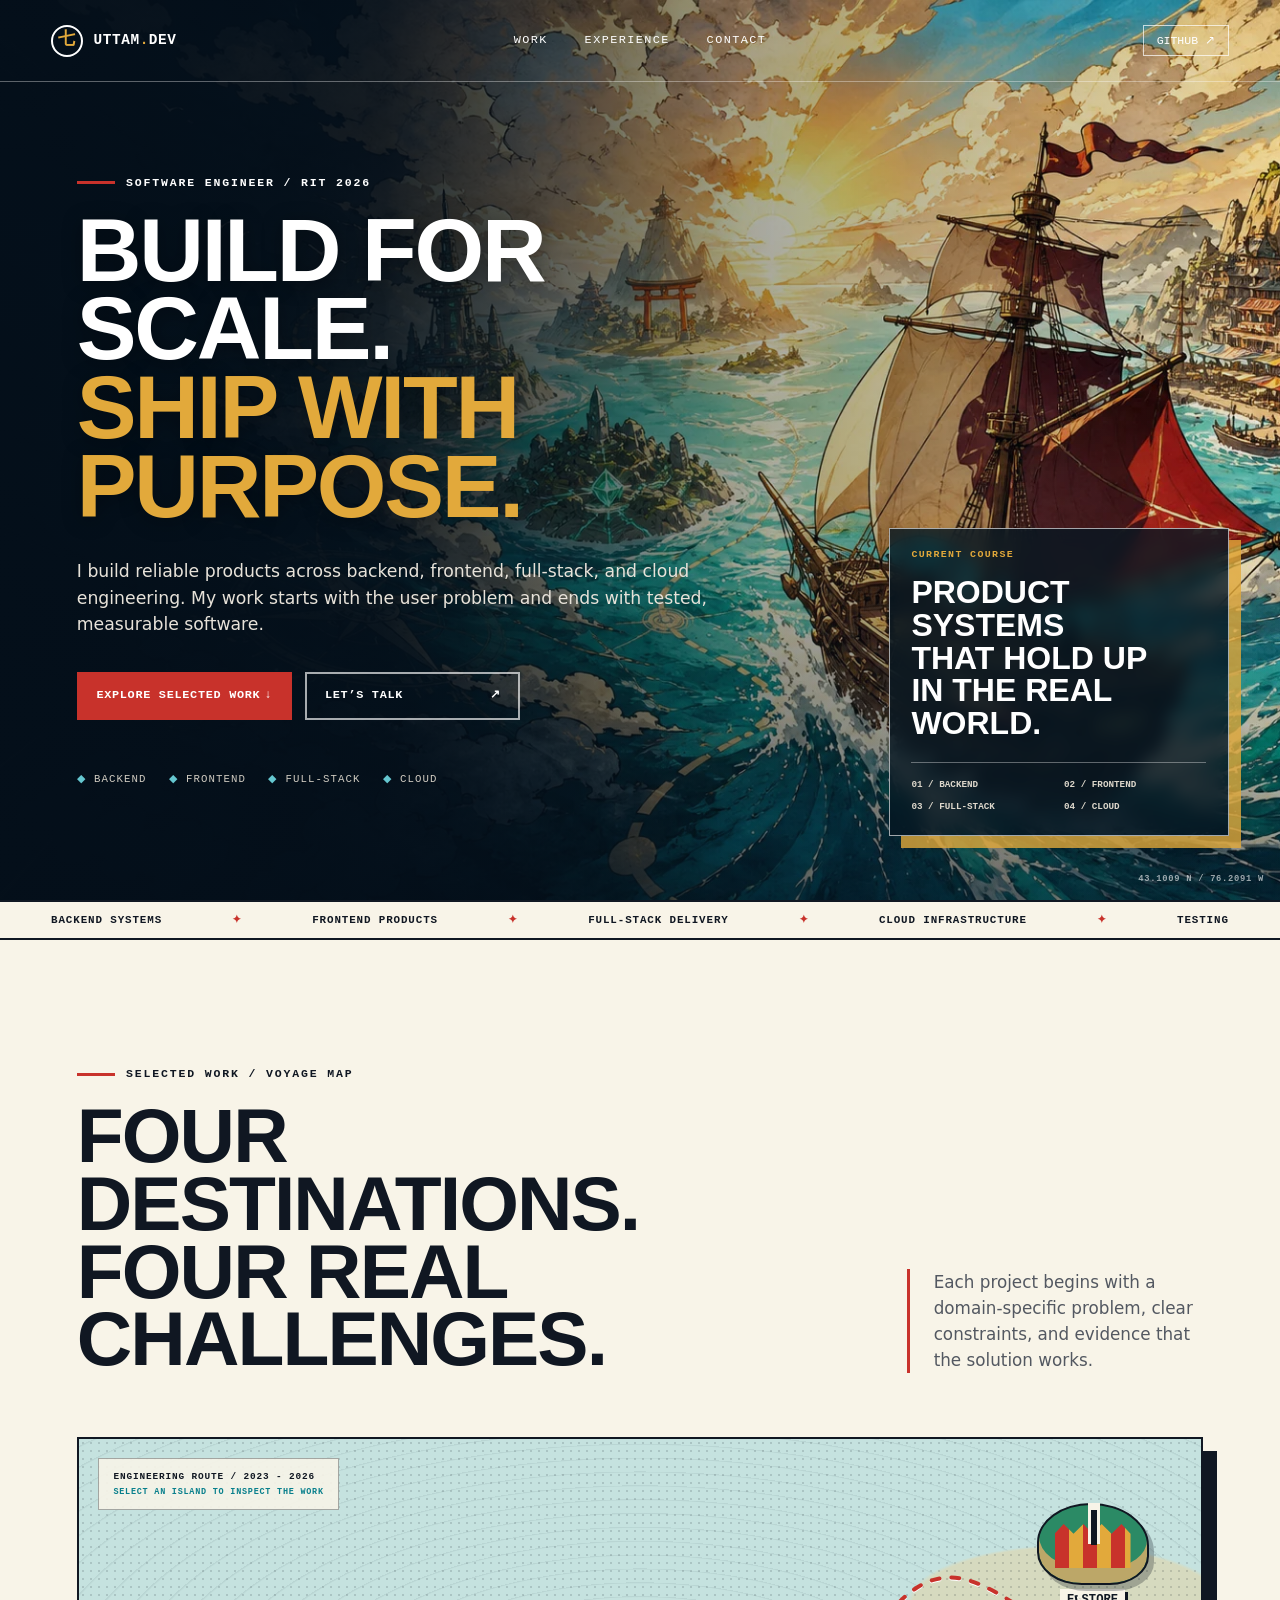
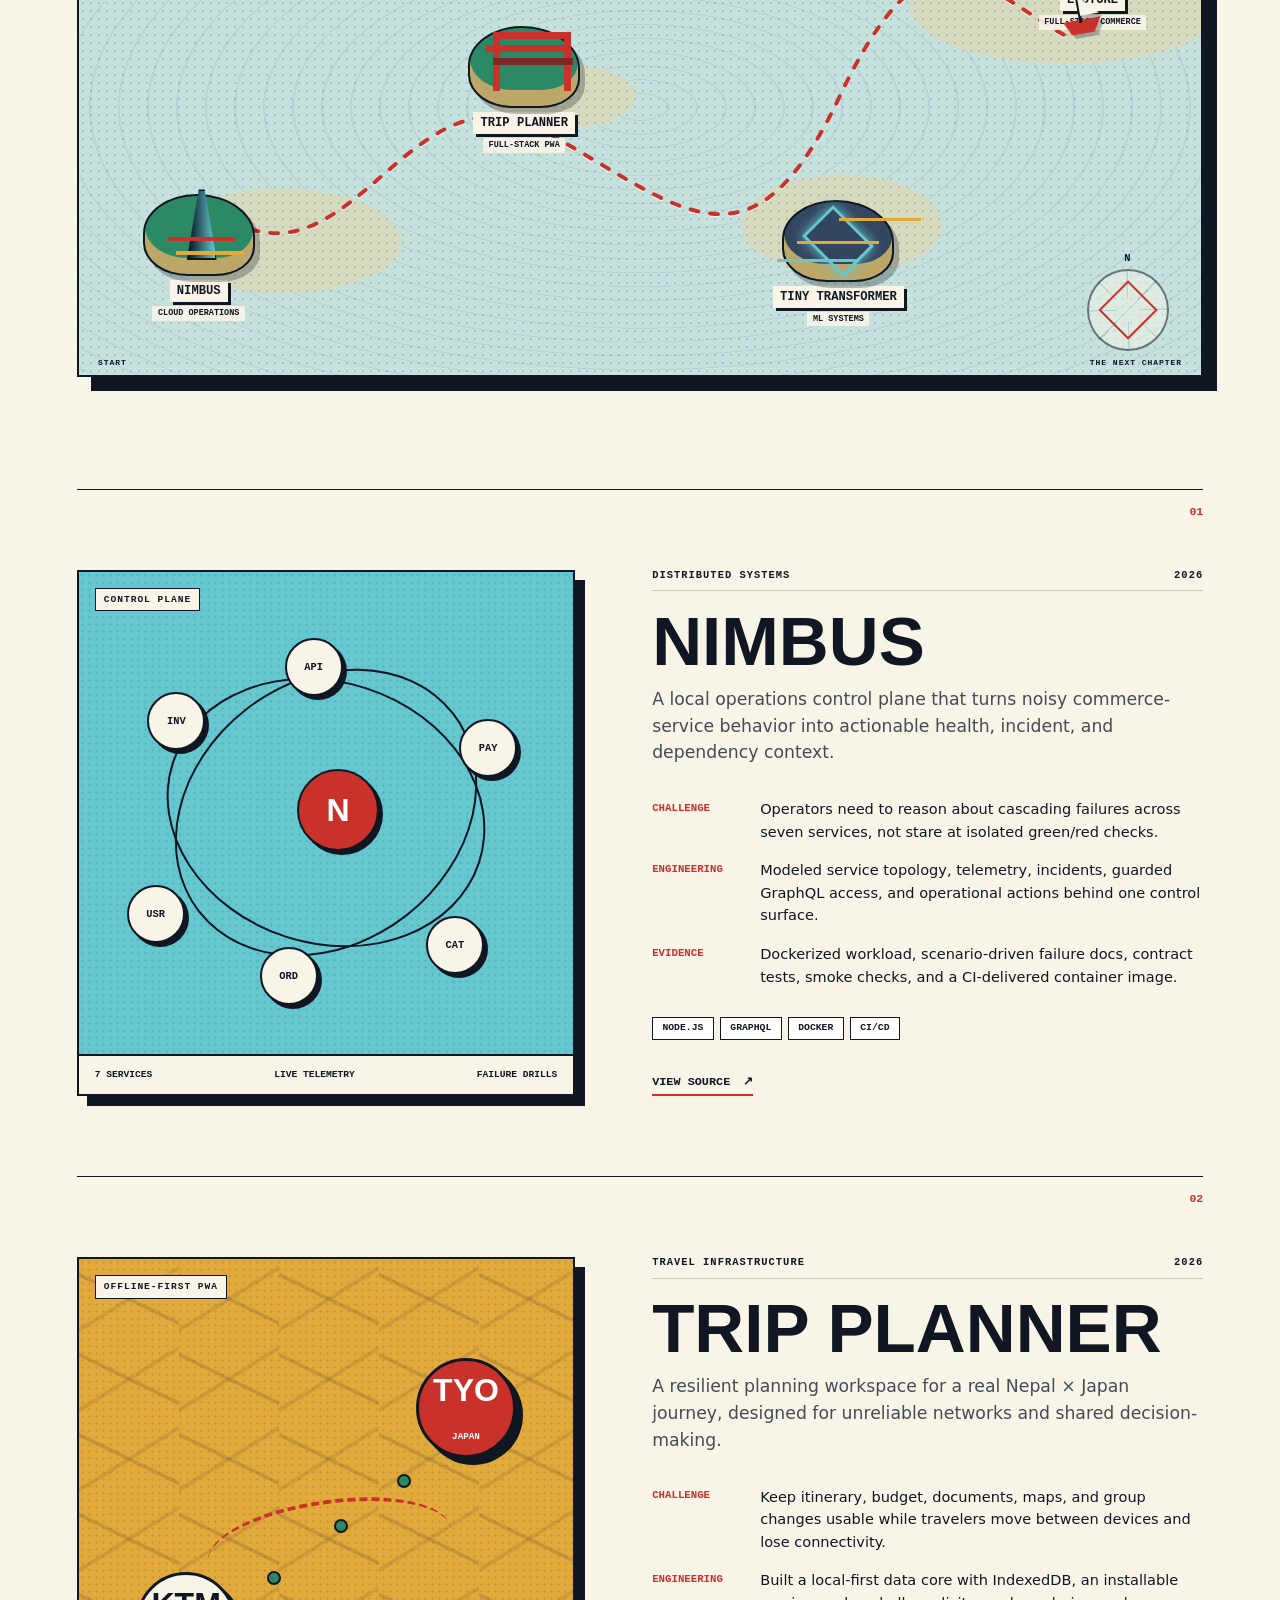
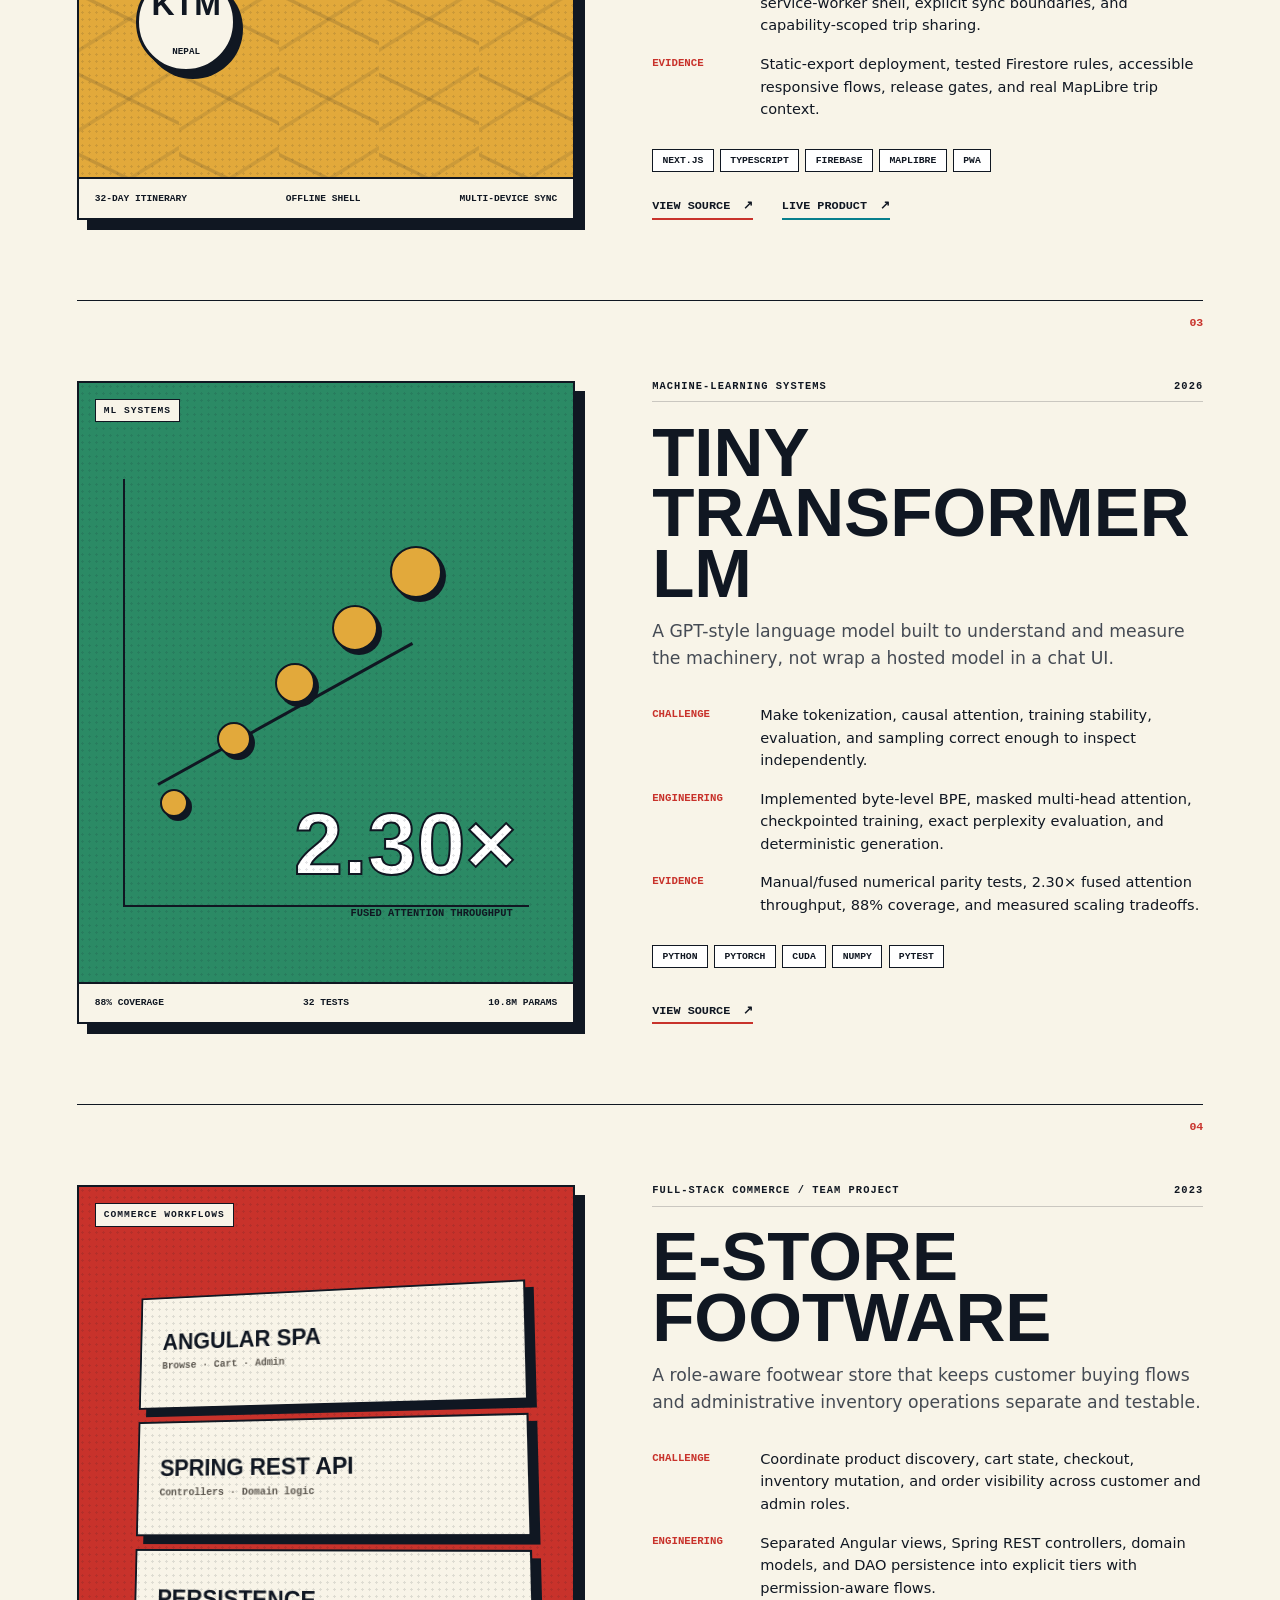
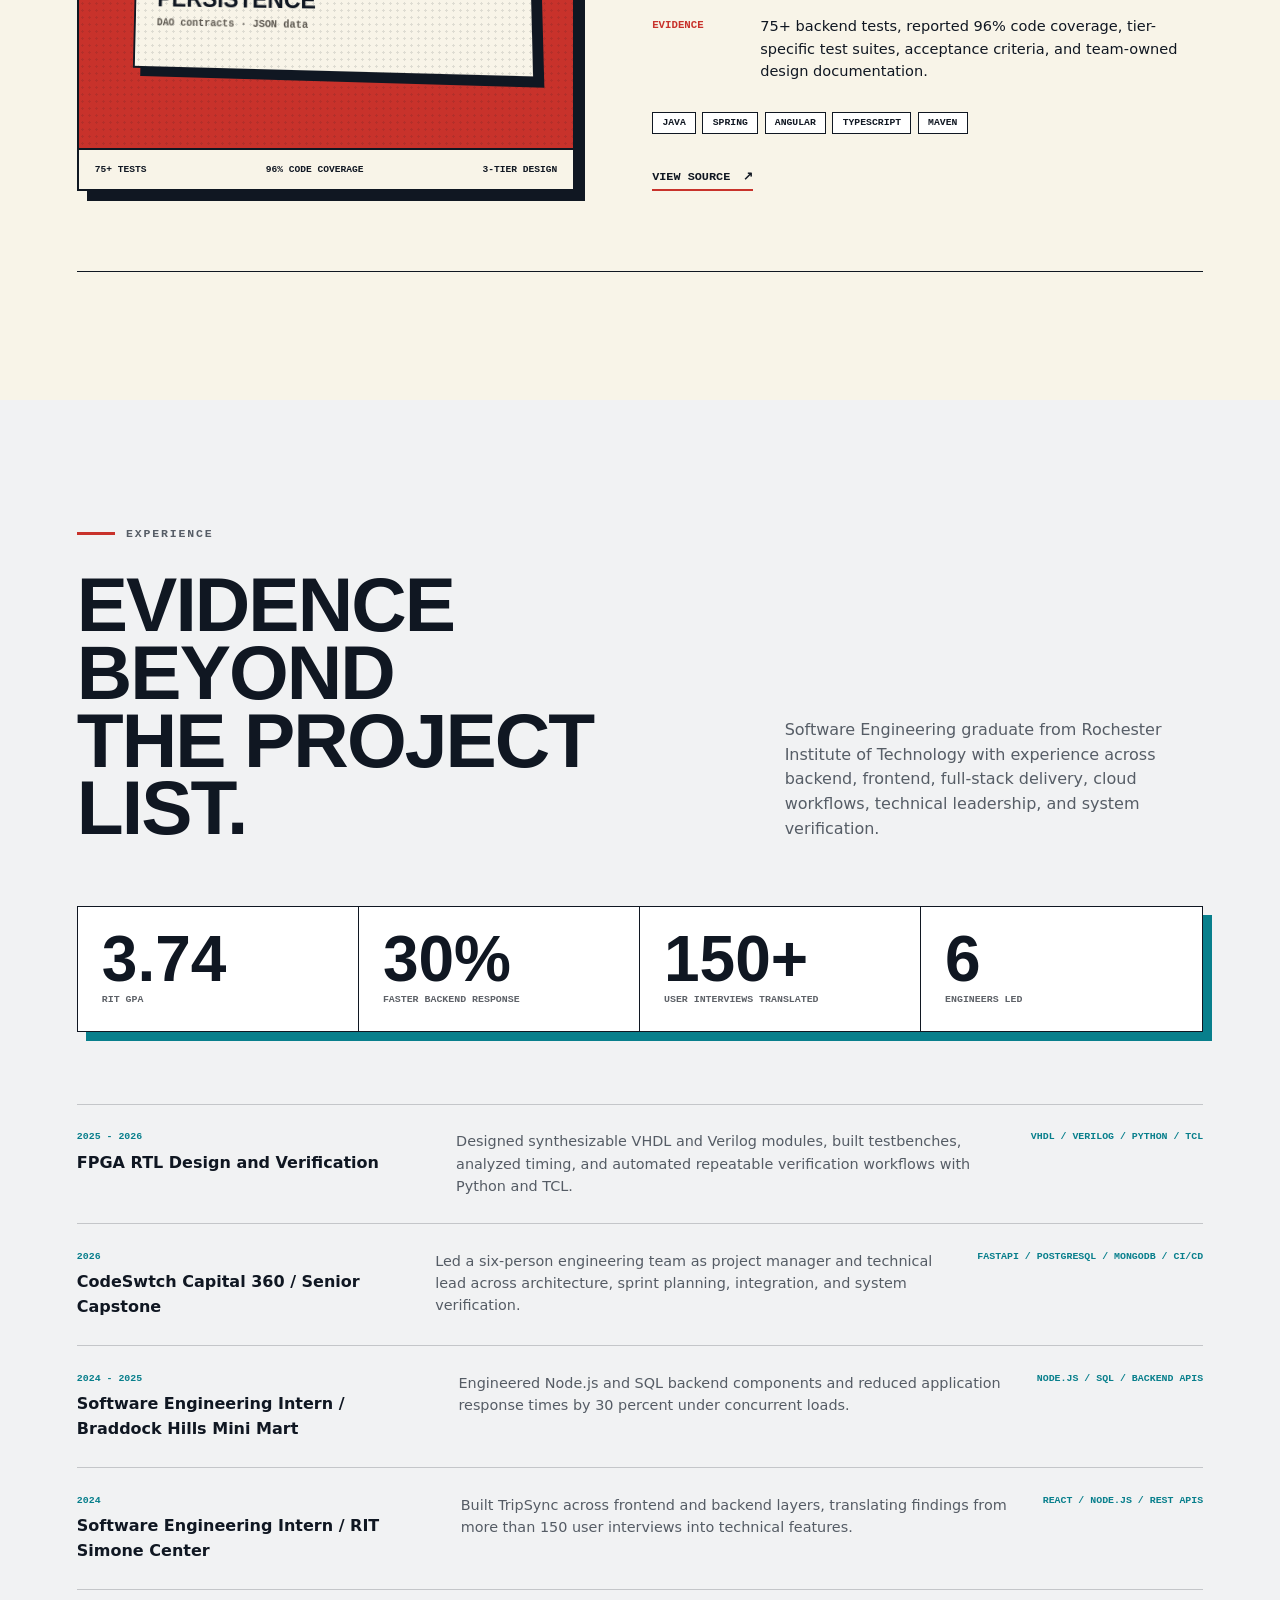
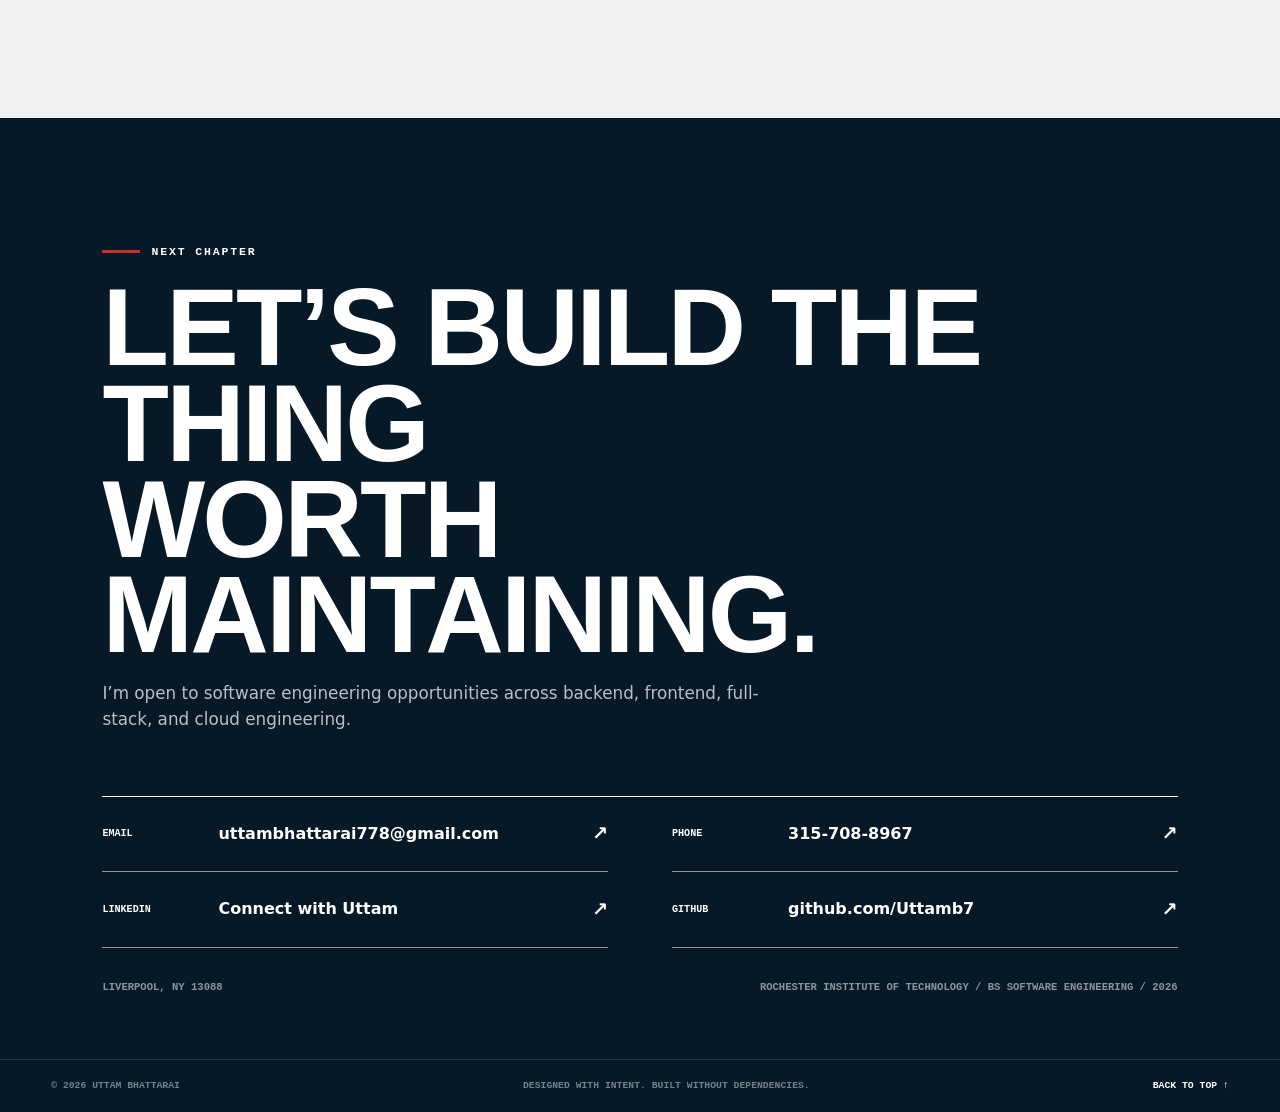
==== commit 157b93ca: "build interactive project voyage" ====
--- a/index.html
+++ b/index.html
@@ -4,7 +4,7 @@
   <meta charset="utf-8">
   <meta name="viewport" content="width=device-width, initial-scale=1">
   <meta name="theme-color" content="#0d0c17">
-  <meta name="description" content="Uttam Bhattarai builds reliable distributed systems, offline-first products, and measured machine-learning infrastructure.">
+  <meta name="description" content="Uttam Bhattarai is a software engineer focused on backend, frontend, full-stack, and cloud engineering.">
   <meta property="og:title" content="Uttam Bhattarai | Software Engineer">
   <meta property="og:description" content="Selected engineering work across distributed systems, product infrastructure, machine learning, and commerce.">
   <meta property="og:type" content="website">
@@ -24,30 +24,39 @@
 
   <main id="top">
     <section class="hero" aria-labelledby="hero-title">
+      <div class="hero-shade"></div>
       <div class="hero-copy">
         <p class="eyebrow"><span></span> Software engineer / RIT 2026</p>
-        <h1 id="hero-title">Build with grit.<br><em>Prove it works.</em></h1>
-        <p class="hero-lede">I build backend infrastructure, FPGA systems, offline-first products, and machine learning tools shaped by real constraints and backed by measurable results.</p>
+        <h1 id="hero-title">Build for scale.<br><em>Ship with purpose.</em></h1>
+        <p class="hero-lede">I build reliable products across backend, frontend, full-stack, and cloud engineering. My work starts with the user problem and ends with tested, measurable software.</p>
         <div class="hero-actions"><a class="button button-primary" href="#work">Explore selected work <span aria-hidden="true">↓</span></a><a class="button button-quiet" href="mailto:uttambhattarai778@gmail.com">Let’s talk <span aria-hidden="true">↗</span></a></div>
-        <ul class="signal-list" aria-label="Engineering focus"><li>Backend systems</li><li>FPGA and RTL</li><li>ML engineering</li></ul>
+        <ul class="signal-list" aria-label="Engineering focus"><li>Backend</li><li>Frontend</li><li>Full-stack</li><li>Cloud</li></ul>
       </div>
-      <div class="hero-art" aria-hidden="true">
-        <div class="ink-strike"></div><div class="compass"><span>N</span></div>
-        <div class="chapter-card"><span class="chapter-kicker">CHAPTER 01 / THE ENGINEER</span><strong>UB</strong><small>BACKEND / HARDWARE / ML</small></div>
-        <div class="rank-seal"><span>07</span><small>ENGINEER<br>CLASS</small></div>
-        <p class="vertical-type">限界を超えろ</p><span class="burst burst-one">×</span><span class="burst burst-two">✦</span>
-      </div>
+      <aside class="course-card" aria-label="Current engineering focus"><p>Current course</p><strong>Product systems<br>that hold up<br>in the real world.</strong><div><span>01 / Backend</span><span>02 / Frontend</span><span>03 / Full-stack</span><span>04 / Cloud</span></div></aside>
+      <div class="hero-coordinate" aria-hidden="true">43.1009 N / 76.2091 W</div>
     </section>
 
-    <section class="marquee" aria-label="Technology highlights"><div><span>DISTRIBUTED SYSTEMS</span><b>✦</b><span>TYPESCRIPT</span><b>✦</b><span>PYTORCH</span><b>✦</b><span>JAVA</span><b>✦</b><span>REACT</span><b>✦</b><span>TESTING</span></div></section>
+    <section class="marquee" aria-label="Technology highlights"><div><span>BACKEND SYSTEMS</span><b>✦</b><span>FRONTEND PRODUCTS</span><b>✦</b><span>FULL-STACK DELIVERY</span><b>✦</b><span>CLOUD INFRASTRUCTURE</span><b>✦</b><span>TESTING</span></div></section>
 
     <section class="work-section" id="work" aria-labelledby="work-title">
       <div class="section-heading">
-        <div><p class="eyebrow"><span></span> Selected work / engineering arcs</p><h2 id="work-title">Four challenges.<br>Four earned solutions.</h2></div>
+        <div><p class="eyebrow"><span></span> Selected work / voyage map</p><h2 id="work-title">Four destinations.<br>Four real challenges.</h2></div>
         <p>Each project begins with a domain-specific problem, clear constraints, and evidence that the solution works.</p>
       </div>
 
-      <article class="project reveal">
+      <div class="voyage-map" id="voyage-map" data-route="0" aria-label="Project voyage map">
+        <div class="map-heading"><span>Engineering route / 2023 - 2026</span><b>Select an island to inspect the work</b></div>
+        <svg class="route-line" viewBox="0 0 1000 420" role="img" aria-label="A dotted sea route connecting four project islands"><path d="M90 315 C215 380 270 150 405 225 S610 380 700 190 S840 80 930 130"/></svg>
+        <div class="ship-marker" aria-hidden="true"><span></span></div>
+        <a class="island island-one" href="#nimbus"><span class="island-art tower"></span><b>Nimbus</b><small>Cloud operations</small></a>
+        <a class="island island-two" href="#trip-planner"><span class="island-art gate"></span><b>Trip Planner</b><small>Full-stack PWA</small></a>
+        <a class="island island-three" href="#transformer"><span class="island-art circuit"></span><b>Tiny Transformer</b><small>ML systems</small></a>
+        <a class="island island-four" href="#estore"><span class="island-art port"></span><b>E-Store</b><small>Full-stack commerce</small></a>
+        <div class="map-compass" aria-hidden="true"><span>N</span></div>
+        <div class="map-legend"><span>START</span><span>THE NEXT CHAPTER</span></div>
+      </div>
+
+      <article class="project reveal" id="nimbus" data-route-index="0">
         <div class="project-number">01</div>
         <div class="project-visual visual-nimbus">
           <div class="visual-label">CONTROL PLANE</div>
@@ -67,7 +76,7 @@
         </div>
       </article>
 
-      <article class="project reveal">
+      <article class="project reveal" id="trip-planner" data-route-index="1">
         <div class="project-number">02</div>
         <div class="project-visual visual-trip">
           <div class="visual-label">OFFLINE-FIRST PWA</div>
@@ -87,7 +96,7 @@
         </div>
       </article>
 
-      <article class="project reveal">
+      <article class="project reveal" id="transformer" data-route-index="2">
         <div class="project-number">03</div>
         <div class="project-visual visual-transformer">
           <div class="visual-label">ML SYSTEMS</div>
@@ -107,7 +116,7 @@
         </div>
       </article>
 
-      <article class="project reveal">
+      <article class="project reveal" id="estore" data-route-index="3">
         <div class="project-number">04</div>
         <div class="project-visual visual-store">
           <div class="visual-label">COMMERCE WORKFLOWS</div>
@@ -129,7 +138,7 @@
     </section>
 
     <section class="experience-section" id="experience" aria-labelledby="experience-title">
-      <div class="experience-heading"><p class="eyebrow"><span></span> Field record / experience</p><h2 id="experience-title">Beyond projects.<br><em>Results in the field.</em></h2><p>Software Engineering graduate from Rochester Institute of Technology with experience spanning backend systems, FPGA verification, technical leadership, and product development.</p></div>
+      <div class="experience-heading"><p class="eyebrow"><span></span> Experience</p><h2 id="experience-title">Evidence beyond<br>the project list.</h2><p>Software Engineering graduate from Rochester Institute of Technology with experience across backend, frontend, full-stack delivery, cloud workflows, technical leadership, and system verification.</p></div>
       <div class="stats-grid" aria-label="Career highlights">
         <div><strong>3.74</strong><span>RIT GPA</span></div><div><strong>30%</strong><span>Faster backend response</span></div><div><strong>150+</strong><span>User interviews translated</span></div><div><strong>6</strong><span>Engineers led</span></div>
       </div>
@@ -143,7 +152,7 @@
 
     <section class="contact-section" id="contact" aria-labelledby="contact-title">
       <p class="eyebrow light"><span></span> Next chapter</p><h2 id="contact-title">Let’s build the thing<br>worth maintaining.</h2>
-      <p>I’m open to software engineering opportunities across backend, infrastructure, FPGA, full-stack, and ML systems.</p>
+      <p>I’m open to software engineering opportunities across backend, frontend, full-stack, and cloud engineering.</p>
       <div class="contact-grid">
         <a href="mailto:uttambhattarai778@gmail.com"><small>Email</small><span>uttambhattarai778@gmail.com</span><b>↗</b></a>
         <a href="tel:+13157088967"><small>Phone</small><span>315-708-8967</span><b>↗</b></a>
--- a/styles.css
+++ b/styles.css
@@ -1,12 +1,14 @@
 :root {
-  --ink: #0b0b0d;
-  --paper: #f8f3e7;
-  --bone: #e9dfca;
-  --red: #e12b2b;
-  --green: #00a86b;
-  --gold: #f4b942;
-  --blue: #207ad6;
-  --line: rgba(11, 11, 13, .24);
+  --ink: #101722;
+  --navy: #071826;
+  --paper: #f8f4e8;
+  --sand: #e9dec5;
+  --red: #c8322b;
+  --sea: #087f8c;
+  --sky: #65c7d0;
+  --gold: #e2a93b;
+  --green: #2b8a65;
+  --line: rgba(16, 23, 34, .2);
   --display: Impact, Haettenschweiler, "Arial Narrow Bold", sans-serif;
   --body: Inter, ui-sans-serif, system-ui, -apple-system, BlinkMacSystemFont, "Segoe UI", sans-serif;
   --mono: "SFMono-Regular", Consolas, "Liberation Mono", monospace;
@@ -14,24 +16,10 @@
 
 * { box-sizing: border-box; }
 html { scroll-behavior: smooth; }
-body {
-  margin: 0;
-  color: var(--ink);
-  background: var(--paper);
-  font-family: var(--body);
-  line-height: 1.55;
-}
-body::before {
-  content: "";
-  position: fixed;
-  z-index: 50;
-  inset: 0;
-  pointer-events: none;
-  opacity: .035;
-  background-image: url("data:image/svg+xml,%3Csvg viewBox='0 0 180 180' xmlns='http://www.w3.org/2000/svg'%3E%3Cfilter id='n'%3E%3CfeTurbulence type='fractalNoise' baseFrequency='.8' numOctaves='3' stitchTiles='stitch'/%3E%3C/filter%3E%3Crect width='100%25' height='100%25' filter='url(%23n)' opacity='.8'/%3E%3C/svg%3E");
-}
+html, body { overflow-x: hidden; }
+body { margin: 0; color: var(--ink); background: var(--paper); font-family: var(--body); line-height: 1.55; }
 a { color: inherit; }
-:focus-visible { outline: 3px solid var(--green); outline-offset: 4px; }
+:focus-visible { outline: 3px solid var(--gold); outline-offset: 4px; }
 .skip-link { position: fixed; z-index: 100; top: -5rem; left: 1rem; padding: .8rem 1rem; background: var(--red); color: white; }
 .skip-link:focus { top: 1rem; }
 
@@ -46,162 +34,119 @@
   max-width: 1440px;
   margin: auto;
   padding: 0 clamp(1.25rem, 4vw, 4.5rem);
-  border-bottom: 1px solid rgba(255,255,255,.22);
+  border-bottom: 1px solid rgba(255,255,255,.35);
   color: white;
 }
 .brand { display: inline-flex; align-items: center; gap: .65rem; width: max-content; font: 800 .9rem/1 var(--mono); text-decoration: none; letter-spacing: .04em; }
-.brand-mark { display: grid; place-items: center; width: 32px; height: 32px; border: 2px solid white; border-radius: 50%; color: var(--red); font-size: 1.05rem; transform: rotate(-8deg); }
-.dot { color: var(--red); }
+.brand-mark { display: grid; place-items: center; width: 32px; height: 32px; border: 2px solid white; border-radius: 50%; color: var(--gold); font-size: 1.05rem; }
+.dot { color: var(--gold); }
 nav { display: flex; gap: 2.3rem; font: .74rem/1 var(--mono); text-transform: uppercase; letter-spacing: .12em; }
-nav a, .header-github { position: relative; text-decoration: none; }
-nav a::after { content: ""; position: absolute; right: 0; bottom: -.7rem; left: 0; height: 2px; background: var(--red); transform: scaleX(0); transition: transform .2s; }
-nav a:hover::after { transform: scaleX(1); }
-.header-github { justify-self: end; padding: .5rem .75rem; border: 1px solid rgba(255,255,255,.5); font: .75rem/1 var(--mono); text-transform: uppercase; }
-.header-github:hover { background: white; color: var(--ink); }
+nav a, .header-github { text-decoration: none; }
+nav a:hover { color: var(--gold); }
+.header-github { justify-self: end; padding: .55rem .8rem; border: 1px solid rgba(255,255,255,.7); font: .72rem/1 var(--mono); text-transform: uppercase; }
+.header-github:hover { background: white; color: var(--navy); }
 
 .hero {
   position: relative;
-  min-height: 860px;
+  min-height: 900px;
   display: grid;
-  grid-template-columns: minmax(0, 1.08fr) minmax(430px, .92fr);
+  grid-template-columns: minmax(0, 1fr) minmax(300px, .42fr);
+  align-items: center;
   overflow: hidden;
   color: white;
-  background: var(--ink);
+  background: var(--navy) url("assets/hero-voyage.webp") center / cover no-repeat;
 }
-.hero::before {
-  content: "";
-  position: absolute;
-  inset: 0 42% 0 0;
-  opacity: .16;
-  background: repeating-linear-gradient(-18deg, transparent 0 22px, #fff 23px 24px);
-  mask-image: linear-gradient(90deg, transparent, #000, transparent);
-}
-.hero-copy { position: relative; z-index: 2; align-self: center; max-width: 880px; padding: 9rem clamp(1.25rem, 6vw, 7rem) 5rem; }
+.hero-shade { position: absolute; inset: 0; background: linear-gradient(90deg, rgba(4,15,26,.98) 0%, rgba(4,15,26,.9) 30%, rgba(4,15,26,.35) 58%, rgba(4,15,26,.06) 100%), linear-gradient(0deg, rgba(4,15,26,.45), transparent 38%); }
+.hero-copy { position: relative; z-index: 2; max-width: 890px; padding: 9rem 2rem 5rem clamp(1.25rem, 6vw, 7rem); }
 .eyebrow { display: flex; align-items: center; gap: .7rem; margin: 0 0 1.4rem; font: 800 .72rem/1 var(--mono); text-transform: uppercase; letter-spacing: .16em; }
-.eyebrow span { width: 38px; height: 4px; background: var(--red); transform: skewX(-24deg); }
-.hero h1, .section-heading h2, .experience-heading h2, .contact-section h2 {
-  margin: 0;
-  font-family: var(--display);
-  font-weight: 900;
-  letter-spacing: -.025em;
-  line-height: .88;
-  text-transform: uppercase;
-}
-.hero h1 { max-width: 850px; font-size: clamp(4.3rem, 7.4vw, 7.8rem); }
-.hero h1 em { position: relative; display: inline-block; color: var(--red); font-style: normal; }
-.hero h1 em::after { content: ""; position: absolute; right: -2%; bottom: -.1em; left: -1%; height: .09em; background: var(--red); transform: rotate(-1deg); }
-.hero-lede { max-width: 680px; margin: 2rem 0 0; color: #d7d1c5; font-size: clamp(1rem, 1.35vw, 1.2rem); }
+.eyebrow span { width: 38px; height: 3px; background: var(--red); }
+.hero h1, .section-heading h2, .experience-heading h2, .contact-section h2 { margin: 0; font-family: var(--display); font-weight: 900; letter-spacing: -.025em; line-height: .88; text-transform: uppercase; }
+.hero h1 { max-width: 780px; font-size: clamp(4.4rem, 7vw, 7.5rem); text-shadow: 0 3px 20px rgba(0,0,0,.35); }
+.hero h1 em { color: var(--gold); font-style: normal; }
+.hero-lede { max-width: 650px; margin: 2rem 0 0; color: #e7e2d9; font-size: clamp(1rem, 1.35vw, 1.17rem); }
 .hero-actions { display: flex; flex-wrap: wrap; gap: .85rem; margin-top: 2.1rem; }
-.button { display: inline-flex; align-items: center; justify-content: space-between; min-width: 215px; padding: 1rem 1.1rem; border: 2px solid rgba(255,255,255,.55); font: 800 .74rem/1 var(--mono); text-decoration: none; text-transform: uppercase; letter-spacing: .06em; transition: transform .2s, background .2s, color .2s; }
-.button:hover { transform: translate(-3px, -3px); box-shadow: 4px 4px 0 var(--gold); }
+.button { display: inline-flex; align-items: center; justify-content: space-between; min-width: 215px; padding: 1rem 1.1rem; border: 2px solid rgba(255,255,255,.65); font: 800 .74rem/1 var(--mono); text-decoration: none; text-transform: uppercase; letter-spacing: .06em; transition: transform .2s, background .2s, color .2s; }
+.button:hover { transform: translateY(-3px); }
 .button-primary { border-color: var(--red); background: var(--red); color: white; }
-.button-primary:hover, .button-quiet:hover { border-color: white; background: white; color: var(--ink); }
-.signal-list { display: flex; flex-wrap: wrap; gap: .5rem 1.6rem; margin: 3.6rem 0 0; padding: 0; color: #aaa59d; font: .67rem/1.4 var(--mono); text-transform: uppercase; letter-spacing: .1em; list-style: none; }
-.signal-list li::before { content: "×"; margin-right: .55rem; color: var(--green); font-size: .9rem; }
+.button-primary:hover, .button-quiet:hover { border-color: white; background: white; color: var(--navy); }
+.signal-list { display: flex; flex-wrap: wrap; gap: .6rem 1.4rem; margin: 3.3rem 0 0; padding: 0; color: #d0cbc1; font: .67rem/1.4 var(--mono); text-transform: uppercase; letter-spacing: .1em; list-style: none; }
+.signal-list li::before { content: "◆"; margin-right: .5rem; color: var(--sky); }
+.course-card { position: relative; z-index: 2; align-self: end; justify-self: end; width: min(340px, calc(100% - 2rem)); margin: 0 clamp(1rem,4vw,4rem) 4rem 0; padding: 1.35rem; border: 1px solid rgba(255,255,255,.62); background: rgba(6,22,34,.78); box-shadow: 12px 12px 0 rgba(226,169,59,.8); backdrop-filter: blur(8px); }
+.course-card > p { margin: 0 0 1rem; color: var(--gold); font: 800 .62rem/1 var(--mono); text-transform: uppercase; letter-spacing: .14em; }
+.course-card > strong { display: block; margin-bottom: 1.4rem; font: 900 2rem/1.02 var(--display); text-transform: uppercase; }
+.course-card div { display: grid; grid-template-columns: 1fr 1fr; gap: .65rem; padding-top: 1rem; border-top: 1px solid rgba(255,255,255,.35); }
+.course-card span { color: #ddd7cb; font: 700 .58rem/1.3 var(--mono); text-transform: uppercase; }
+.hero-coordinate { position: absolute; z-index: 2; right: 1rem; bottom: 1rem; color: rgba(255,255,255,.6); font: 700 .55rem/1 var(--mono); letter-spacing: .08em; }
 
-.hero-art { position: relative; min-height: 740px; overflow: hidden; border-left: 4px solid var(--ink); background: var(--bone); clip-path: polygon(13% 0,100% 0,100% 100%,0 100%); }
-.hero-art::before { content: ""; position: absolute; inset: 0; opacity: .22; background-image: radial-gradient(var(--ink) 1.5px, transparent 1.7px); background-size: 9px 9px; }
-.ink-strike { position: absolute; top: 18%; right: -12%; width: 118%; height: 30%; background: var(--ink); transform: rotate(-18deg); box-shadow: 0 22px 0 var(--red); clip-path: polygon(0 27%, 9% 8%, 100% 0, 92% 64%, 8% 100%); }
-.compass { position: absolute; top: 10%; right: 7%; width: 175px; aspect-ratio: 1; border: 8px solid var(--gold); border-radius: 50%; background: repeating-conic-gradient(from 0deg, transparent 0 21deg, rgba(11,11,13,.16) 22deg 23deg); }
-.compass::before, .compass::after { content: ""; position: absolute; inset: 25%; border: 2px solid var(--ink); transform: rotate(45deg); }
-.compass::after { inset: 42%; border-radius: 50%; background: var(--red); }
-.compass span { position: absolute; top: -1.6rem; left: 47%; color: var(--ink); font: 900 1rem/1 var(--mono); }
-.chapter-card { position: absolute; z-index: 2; top: 28%; right: 11%; width: min(73%, 430px); aspect-ratio: .8; display: flex; flex-direction: column; justify-content: space-between; padding: 1.2rem; border: 4px solid var(--ink); background: var(--paper); color: var(--ink); box-shadow: 14px 14px 0 var(--red); transform: rotate(2deg); }
-.chapter-card::before { content: ""; position: absolute; inset: 14% 8% 16%; background: linear-gradient(145deg, transparent 0 22%, var(--ink) 23% 27%, transparent 28% 54%, var(--green) 55% 70%, var(--gold) 71%); clip-path: polygon(4% 4%, 96% 0, 87% 100%, 0 90%); }
-.chapter-card::after { content: ""; position: absolute; inset: 0; opacity: .18; background: repeating-linear-gradient(-7deg, transparent 0 8px, var(--ink) 9px 10px); }
-.chapter-kicker, .chapter-card small { position: relative; z-index: 2; font: 800 .64rem/1 var(--mono); letter-spacing: .12em; }
-.chapter-card strong { position: relative; z-index: 3; align-self: flex-end; margin-top: auto; font: 900 clamp(6rem, 10vw, 9rem)/.75 var(--display); color: white; -webkit-text-stroke: 3px var(--ink); text-shadow: 7px 7px 0 var(--red); }
-.rank-seal { position: absolute; z-index: 4; left: 12%; bottom: 11%; display: grid; grid-template-columns: auto auto; align-items: center; gap: .6rem; width: 150px; aspect-ratio: 1; padding: 1rem; border: 4px double var(--paper); border-radius: 50%; color: white; background: var(--green); transform: rotate(-11deg); box-shadow: 0 0 0 3px var(--ink); }
-.rank-seal span { font: 900 3.4rem/.8 var(--display); }.rank-seal small { font: 900 .55rem/1.2 var(--mono); }
-.vertical-type { position: absolute; z-index: 3; top: 12%; left: 17%; margin: 0; color: var(--ink); font-weight: 900; letter-spacing: .28em; writing-mode: vertical-rl; }
-.burst { position: absolute; z-index: 3; color: var(--red); font: 900 3.5rem/1 var(--display); -webkit-text-stroke: 1px var(--ink); }
-.burst-one { left: 10%; bottom: 42%; transform: rotate(15deg); }.burst-two { right: 4%; bottom: 5%; color: var(--gold); font-size: 4rem; }
-
-.marquee { overflow: hidden; border-block: 3px solid var(--ink); background: var(--red); color: white; }
-.marquee div { display: flex; justify-content: space-around; min-width: 1180px; padding: .76rem 1rem; font: 900 .7rem/1 var(--mono); letter-spacing: .08em; white-space: nowrap; }
-.marquee b { color: var(--gold); }
+.marquee { overflow: hidden; border-block: 2px solid var(--ink); background: var(--paper); }
+.marquee div { display: flex; justify-content: space-around; min-width: 1120px; padding: .8rem 1rem; font: 900 .68rem/1 var(--mono); letter-spacing: .08em; white-space: nowrap; }
+.marquee b { color: var(--red); }
 
 .work-section { max-width: 1440px; margin: auto; padding: 8rem clamp(1.25rem, 6vw, 6rem); }
-.section-heading { display: grid; grid-template-columns: 1.45fr .55fr; align-items: end; gap: 3rem; margin-bottom: 5.5rem; }
+.section-heading { display: grid; grid-template-columns: 1.45fr .55fr; align-items: end; gap: 3rem; margin-bottom: 4rem; }
 .section-heading h2, .experience-heading h2 { font-size: clamp(3.5rem, 6vw, 6.6rem); }
-.section-heading > p { max-width: 440px; margin: 0; padding-left: 1.5rem; border-left: 4px solid var(--red); color: #4e4a43; font-size: 1.05rem; }
+.section-heading > p { max-width: 440px; margin: 0; padding-left: 1.5rem; border-left: 3px solid var(--red); color: #535861; font-size: 1.05rem; }
 
-.project { position: relative; display: grid; grid-template-columns: minmax(360px,.95fr) minmax(440px,1.05fr); gap: clamp(2.5rem,6vw,6rem); padding: 5rem 0; border-top: 2px solid var(--ink); }
-.project:last-child { border-bottom: 2px solid var(--ink); }
-.project-number { position: absolute; top: .7rem; right: 0; color: var(--red); font: 900 1rem/1 var(--mono); }
-.project-number::before { content: "ARC "; color: var(--ink); font-size: .65rem; }
-.project-visual { position: relative; min-height: 480px; overflow: hidden; border: 3px solid var(--ink); box-shadow: 12px 12px 0 var(--ink); }
-.project-visual::after { content: ""; position: absolute; inset: 0; pointer-events: none; opacity: .13; background-image: radial-gradient(var(--ink) 1.25px,transparent 1.5px); background-size: 7px 7px; }
-.visual-label { position: absolute; z-index: 4; top: 1rem; left: 1rem; padding: .4rem .55rem; border: 2px solid var(--ink); background: var(--paper); font: 900 .6rem/1 var(--mono); letter-spacing: .1em; transform: rotate(-1deg); }
-.metric-strip { position: absolute; z-index: 4; right: 0; bottom: 0; left: 0; display: flex; justify-content: space-between; padding: .9rem 1rem; border-top: 3px solid var(--ink); background: var(--paper); font: 800 .61rem/1 var(--mono); text-transform: uppercase; }
+.voyage-map { position: relative; min-height: 540px; margin: 0 0 7rem; overflow: hidden; border: 2px solid var(--ink); background: #c5e2df; box-shadow: 14px 14px 0 var(--ink); isolation: isolate; }
+.voyage-map::before { content: ""; position: absolute; inset: 0; z-index: -2; opacity: .52; background: radial-gradient(ellipse at 18% 75%, #e7d4a3 0 9%, transparent 9.5%), radial-gradient(ellipse at 43% 48%, #e7d4a3 0 8%, transparent 8.5%), radial-gradient(ellipse at 68% 72%, #e7d4a3 0 9%, transparent 9.5%), radial-gradient(ellipse at 88% 31%, #e7d4a3 0 11%, transparent 11.5%), repeating-radial-gradient(ellipse at center, transparent 0 26px, rgba(7,24,38,.12) 28px 29px); }
+.voyage-map::after { content: ""; position: absolute; inset: 0; z-index: -1; opacity: .15; background-image: radial-gradient(var(--ink) 1px, transparent 1.3px); background-size: 8px 8px; }
+.map-heading { position: absolute; z-index: 5; top: 1.2rem; left: 1.2rem; display: grid; gap: .3rem; padding: .75rem .9rem; border: 1px solid rgba(16,23,34,.35); background: rgba(248,244,232,.9); }
+.map-heading span, .map-heading b { font: 800 .59rem/1.2 var(--mono); text-transform: uppercase; letter-spacing: .09em; }.map-heading b { color: var(--sea); font-size: .53rem; }
+.route-line { position: absolute; z-index: 1; inset: 13% 4% 7%; width: 92%; height: 78%; overflow: visible; }
+.route-line path { fill: none; stroke: var(--red); stroke-width: 4; stroke-linecap: round; stroke-dasharray: 8 12; filter: drop-shadow(0 1px 0 white); }
+.island { position: absolute; z-index: 3; display: grid; justify-items: center; gap: .25rem; width: 150px; text-align: center; text-decoration: none; transition: transform .2s; }
+.island:hover { transform: translateY(-8px) rotate(-1deg); }.island b { padding: .3rem .45rem; background: var(--paper); font: 900 .76rem/1 var(--mono); text-transform: uppercase; box-shadow: 3px 3px 0 var(--ink); }.island small { padding: .2rem .35rem; background: rgba(248,244,232,.92); font: 700 .53rem/1 var(--mono); text-transform: uppercase; }
+.island-one { left: 4%; bottom: 10%; }.island-two { left: 33%; top: 35%; }.island-three { left: 61%; bottom: 9%; }.island-four { top: 12%; right: 3%; }
+.island-art { position: relative; display: block; width: 112px; height: 82px; border: 2px solid var(--ink); border-radius: 48% 52% 35% 40%; background: var(--green); box-shadow: inset 0 -16px 0 #bca768, 5px 6px 0 rgba(16,23,34,.28); }
+.tower::before { content: ""; position: absolute; left: 42px; bottom: 14px; width: 26px; height: 67px; border: 2px solid var(--ink); background: linear-gradient(90deg,var(--navy),var(--sky)); clip-path: polygon(40% 0,60% 0,100% 100%,0 100%); }.tower::after { content: ""; position: absolute; left: 23px; bottom: 33px; width: 68px; height: 4px; background: var(--red); box-shadow: 8px 14px 0 var(--gold); }
+.gate::before { content: ""; position: absolute; left: 23px; bottom: 15px; width: 64px; height: 52px; border: 7px solid var(--red); border-bottom: 0; }.gate::after { content: ""; position: absolute; left: 15px; top: 17px; width: 80px; height: 7px; background: var(--red); box-shadow: 8px 13px 0 #7d2727; }
+.circuit { background: #33465f; }.circuit::before { content: ""; position: absolute; inset: 17px 25px; border: 3px solid var(--sky); transform: rotate(45deg); box-shadow: 0 0 12px var(--sky); }.circuit::after { content: ""; position: absolute; left: 13px; right: 13px; top: 39px; height: 3px; background: var(--gold); box-shadow: 42px -23px 0 var(--gold), -20px 18px 0 var(--sky); }
+.port::before { content: ""; position: absolute; left: 16px; right: 16px; bottom: 15px; height: 44px; background: repeating-linear-gradient(90deg,var(--red) 0 14px,var(--gold) 14px 28px); clip-path: polygon(0 22%,12% 0,25% 22%,38% 0,50% 22%,62% 0,75% 22%,88% 0,100% 22%,100% 100%,0 100%); }.port::after { content: ""; position: absolute; top: 5px; left: 52px; width: 6px; height: 35px; background: var(--ink); box-shadow: 0 -4px 0 3px var(--paper); }
+.ship-marker { position: absolute; z-index: 4; width: 48px; height: 42px; pointer-events: none; transition: left .7s cubic-bezier(.22,.8,.22,1), top .7s cubic-bezier(.22,.8,.22,1), transform .7s; filter: drop-shadow(3px 4px 0 rgba(16,23,34,.28)); }
+.ship-marker::before { content: ""; position: absolute; left: 7px; bottom: 2px; width: 38px; height: 14px; background: var(--red); clip-path: polygon(0 0,100% 0,78% 100%,18% 100%); }.ship-marker::after { content: ""; position: absolute; left: 23px; top: 1px; width: 3px; height: 28px; background: var(--ink); }.ship-marker span { position: absolute; z-index: 2; top: 2px; left: 25px; width: 19px; height: 20px; background: var(--paper); clip-path: polygon(0 0,100% 100%,0 100%); }
+.voyage-map[data-route="0"] .ship-marker { left: 13%; top: 67%; transform: rotate(-7deg); }.voyage-map[data-route="1"] .ship-marker { left: 39%; top: 48%; transform: rotate(-4deg); }.voyage-map[data-route="2"] .ship-marker { left: 66%; top: 67%; transform: rotate(5deg); }.voyage-map[data-route="3"] .ship-marker { left: 87%; top: 29%; transform: rotate(-10deg); }
+.map-compass { position: absolute; right: 2rem; bottom: 1.5rem; width: 82px; aspect-ratio: 1; border: 2px solid rgba(16,23,34,.55); border-radius: 50%; background: repeating-conic-gradient(from 0deg,rgba(248,244,232,.5) 0 42deg,rgba(16,23,34,.08) 43deg 45deg); }.map-compass::before { content: ""; position: absolute; inset: 23%; border: 2px solid var(--red); transform: rotate(45deg); }.map-compass span { position: absolute; top: -1.1rem; left: 45%; font: 900 .65rem/1 var(--mono); }
+.map-legend { position: absolute; right: 1.2rem; bottom: .5rem; left: 1.2rem; display: flex; justify-content: space-between; font: 800 .5rem/1 var(--mono); text-transform: uppercase; letter-spacing: .12em; }
 
-.visual-nimbus { background: var(--blue); }.topology { position: absolute; inset: 9% 8% 17%; }
-.topology::before, .topology::after { content: ""; position: absolute; inset: 16% 11%; border: 3px solid var(--ink); border-radius: 50%; transform: rotate(18deg); }.topology::after { transform: rotate(-38deg); }
-.node { position: absolute; z-index: 2; display: grid; place-items: center; width: 58px; aspect-ratio: 1; border: 3px solid var(--ink); border-radius: 50%; background: var(--paper); box-shadow: 4px 4px 0 var(--ink); font: 800 .65rem/1 var(--mono); }
-.node-core { top: 39%; left: 43%; width: 82px; background: var(--red); color: white; font: 900 2rem/1 var(--display); }
-.node-a { top: 5%; left: 40%; }.node-b { top: 26%; right: 4%; }.node-c { right: 12%; bottom: 8%; }.node-d { bottom: 0; left: 34%; }.node-e { left: 2%; bottom: 16%; }.node-f { top: 19%; left: 7%; }
+.project { position: relative; display: grid; grid-template-columns: minmax(360px,.95fr) minmax(440px,1.05fr); gap: clamp(2.5rem,6vw,6rem); padding: 5rem 0; border-top: 1px solid var(--ink); scroll-margin-top: 2rem; }
+.project:last-child { border-bottom: 1px solid var(--ink); }.project-number { position: absolute; top: 1rem; right: 0; color: var(--red); font: 900 .72rem/1 var(--mono); }
+.project-visual { position: relative; min-height: 460px; overflow: hidden; border: 2px solid var(--ink); box-shadow: 10px 10px 0 var(--ink); }
+.project-visual::after { content: ""; position: absolute; inset: 0; pointer-events: none; opacity: .11; background-image: radial-gradient(var(--ink) 1.2px,transparent 1.4px); background-size: 7px 7px; }.visual-label { position: absolute; z-index: 4; top: 1rem; left: 1rem; padding: .38rem .5rem; border: 1px solid var(--ink); background: var(--paper); font: 900 .6rem/1 var(--mono); letter-spacing: .1em; }.metric-strip { position: absolute; z-index: 4; right: 0; bottom: 0; left: 0; display: flex; justify-content: space-between; padding: .9rem 1rem; border-top: 2px solid var(--ink); background: var(--paper); font: 800 .6rem/1 var(--mono); text-transform: uppercase; }
+.visual-nimbus { background: var(--sky); }.topology { position: absolute; inset: 9% 8% 17%; }.topology::before,.topology::after { content: ""; position: absolute; inset: 16% 11%; border: 2px solid var(--ink); border-radius: 50%; transform: rotate(18deg); }.topology::after { transform: rotate(-38deg); }.node { position: absolute; z-index: 2; display: grid; place-items: center; width: 58px; aspect-ratio: 1; border: 2px solid var(--ink); border-radius: 50%; background: var(--paper); box-shadow: 4px 4px 0 var(--ink); font: 800 .65rem/1 var(--mono); }.node-core { top: 39%; left: 43%; width: 82px; background: var(--red); color: white; font: 900 2rem/1 var(--display); }.node-a { top: 5%; left: 40%; }.node-b { top: 26%; right: 4%; }.node-c { right: 12%; bottom: 8%; }.node-d { bottom: 0; left: 34%; }.node-e { left: 2%; bottom: 16%; }.node-f { top: 19%; left: 7%; }
+.visual-trip { background: var(--gold); }.visual-trip::before { content: ""; position: absolute; inset: 0; background: linear-gradient(26deg,transparent 48%,rgba(16,23,34,.14) 49% 51%,transparent 52%),linear-gradient(148deg,transparent 48%,rgba(16,23,34,.1) 49% 51%,transparent 52%); background-size: 100px 80px; }.route-map { position: absolute; inset: 15% 10% 18%; }.route { position: absolute; top: 42%; left: 20%; width: 62%; height: 24%; border-top: 4px dashed var(--red); border-radius: 50%; transform: rotate(-8deg); }.place { position: absolute; z-index: 2; display: grid; place-items: center; width: 100px; aspect-ratio: 1; border: 3px solid var(--ink); border-radius: 50%; background: var(--paper); box-shadow: 7px 7px 0 var(--ink); font: 900 2rem/1 var(--display); }.place small { font: 700 .58rem/1 var(--mono); text-transform: uppercase; }.nepal { left: 2%; bottom: 12%; }.japan { top: 4%; right: 2%; background: var(--red); color: white; }.map-dot { position: absolute; width: 14px; aspect-ratio: 1; border: 2px solid var(--ink); border-radius: 50%; background: var(--green); }.dot-a { top: 61%; left: 35%; }.dot-b { top: 47%; left: 52%; }.dot-c { top: 35%; left: 68%; }
+.visual-transformer { background: var(--green); }.attention-chart { position: absolute; inset: 15% 9% 18%; border-left: 2px solid var(--ink); border-bottom: 2px solid var(--ink); }.attention-chart > span { position: absolute; z-index: 2; left: var(--x); top: var(--y); width: var(--s); aspect-ratio: 1; transform: translate(-50%,-50%); border: 2px solid var(--ink); border-radius: 50%; background: var(--gold); box-shadow: 4px 4px 0 var(--ink); }.chart-line { position: absolute; left: 8%; bottom: 28%; width: 72%; height: 3px; background: var(--ink); transform: rotate(-29deg); transform-origin: left; }.attention-chart strong { position: absolute; right: 3%; bottom: 6%; color: white; font: 900 5.5rem/.8 var(--display); -webkit-text-stroke: 2px var(--ink); }.attention-chart small { position: absolute; right: 4%; bottom: -3%; font: 800 .65rem/1 var(--mono); text-transform: uppercase; }
+.visual-store { background: var(--red); }.store-stack { position: absolute; inset: 16% 10% 20%; display: grid; gap: .8rem; transform: perspective(700px) rotateX(5deg) rotateY(-8deg); }.store-stack div { display: flex; flex-direction: column; justify-content: center; padding: 1rem 1.4rem; border: 2px solid var(--ink); background: var(--paper); box-shadow: 8px 8px 0 var(--ink); }.store-stack span { font: 900 1.45rem/1 var(--display); }.store-stack b { margin-top: .4rem; color: #5f5a52; font: 700 .65rem/1.3 var(--mono); }
+.project-copy { align-self: center; }.project-topline { display: flex; justify-content: space-between; padding-bottom: .65rem; border-bottom: 1px solid var(--line); font: 700 .65rem/1 var(--mono); text-transform: uppercase; letter-spacing: .1em; }.project h3 { margin: 1.2rem 0 .9rem; font: 900 clamp(3.5rem,5.4vw,5.8rem)/.88 var(--display); text-transform: uppercase; }.project-thesis { max-width: 650px; margin: 0 0 2rem; color: #454b54; font-size: 1.08rem; }.case-grid { display: grid; gap: 1rem; margin: 0; }.case-grid div { display: grid; grid-template-columns: 92px 1fr; gap: 1rem; }.case-grid dt { padding-top: .18rem; color: var(--red); font: 900 .67rem/1.4 var(--mono); text-transform: uppercase; }.case-grid dd { margin: 0; font-size: .91rem; }.tech-list { display: flex; flex-wrap: wrap; gap: .4rem; margin: 1.8rem 0; padding: 0; list-style: none; }.tech-list li { padding: .34rem .58rem; border: 1px solid var(--ink); background: white; font: 800 .61rem/1 var(--mono); text-transform: uppercase; }.project-actions { display: flex; flex-wrap: wrap; gap: 1.8rem; }.project-link { display: inline-flex; align-items: center; gap: .8rem; padding-bottom: .3rem; border-bottom: 2px solid var(--red); font: 900 .74rem/1 var(--mono); text-decoration: none; text-transform: uppercase; }.project-link span { transition: transform .2s; }.project-link:hover span { transform: translate(3px,-3px); }.project-link.secondary { border-color: var(--sea); }
 
-.visual-trip { background: var(--gold); }.visual-trip::before { content: ""; position: absolute; inset: 0; background: linear-gradient(26deg,transparent 48%,rgba(11,11,13,.16) 49% 51%,transparent 52%),linear-gradient(148deg,transparent 48%,rgba(11,11,13,.12) 49% 51%,transparent 52%); background-size: 100px 80px; }
-.route-map { position: absolute; inset: 15% 10% 18%; }.route { position: absolute; top: 42%; left: 20%; width: 62%; height: 24%; border-top: 4px dashed var(--red); border-radius: 50%; transform: rotate(-8deg); }
-.place { position: absolute; z-index: 2; display: grid; place-items: center; width: 100px; aspect-ratio: 1; border: 3px solid var(--ink); border-radius: 50%; background: var(--paper); box-shadow: 7px 7px 0 var(--ink); font: 900 2rem/1 var(--display); }
-.place small { font: 700 .58rem/1 var(--mono); text-transform: uppercase; letter-spacing: .08em; }.nepal { left: 2%; bottom: 12%; }.japan { top: 4%; right: 2%; background: var(--red); color: white; }
-.map-dot { position: absolute; width: 14px; aspect-ratio: 1; border: 2px solid var(--ink); border-radius: 50%; background: var(--green); }.dot-a { top: 61%; left: 35%; }.dot-b { top: 47%; left: 52%; }.dot-c { top: 35%; left: 68%; }
+.experience-section { padding: 8rem clamp(1.25rem,6vw,6rem); background: #f1f2f3; }
+.experience-heading { display: grid; grid-template-columns: 1.2fr .8fr; gap: 2rem 5rem; align-items: end; max-width: 1320px; margin: 0 auto 4rem; }.experience-heading .eyebrow { grid-column: 1/-1; }.experience-heading > p { max-width: 560px; margin: 0; color: #565d66; }
+.stats-grid { display: grid; grid-template-columns: repeat(4,1fr); max-width: 1320px; margin: 0 auto 4.5rem; border: 1px solid var(--ink); background: white; box-shadow: 9px 9px 0 var(--sea); }.stats-grid div { display: grid; gap: .35rem; padding: 1.5rem; border-right: 1px solid var(--ink); }.stats-grid div:last-child { border: 0; }.stats-grid strong { font: 900 clamp(2.8rem,5vw,5rem)/.9 var(--display); }.stats-grid span { color: #5e6268; font: 800 .62rem/1.3 var(--mono); text-transform: uppercase; }
+.experience-list { max-width: 1320px; margin: auto; border-top: 1px solid var(--line); }.experience-list article { display: grid; grid-template-columns: .8fr 1.25fr auto; gap: 2rem; align-items: start; padding: 1.6rem 0; border-bottom: 1px solid var(--line); }.experience-list article div { display: grid; gap: .4rem; }.experience-list span,.experience-list small { color: var(--sea); font: 800 .62rem/1.4 var(--mono); text-transform: uppercase; }.experience-list b { font-size: 1rem; }.experience-list p { margin: 0; color: #555c65; font-size: .9rem; }.experience-list small { text-align: right; }
 
-.visual-transformer { background: var(--green); }.attention-chart { position: absolute; inset: 15% 9% 18%; border-left: 3px solid var(--ink); border-bottom: 3px solid var(--ink); }
-.attention-chart > span { position: absolute; z-index: 2; left: var(--x); top: var(--y); width: var(--s); aspect-ratio: 1; transform: translate(-50%,-50%); border: 3px solid var(--ink); border-radius: 50%; background: var(--gold); box-shadow: 4px 4px 0 var(--ink); }
-.chart-line { position: absolute; left: 8%; bottom: 28%; width: 72%; height: 4px; background: var(--ink); transform: rotate(-29deg); transform-origin: left; }.attention-chart strong { position: absolute; right: 3%; bottom: 6%; color: white; font: 900 5.5rem/.8 var(--display); -webkit-text-stroke: 2px var(--ink); }.attention-chart small { position: absolute; right: 4%; bottom: -3%; font: 800 .65rem/1 var(--mono); text-transform: uppercase; }
-
-.visual-store { background: var(--red); }.store-stack { position: absolute; inset: 16% 10% 20%; display: grid; gap: .8rem; transform: perspective(700px) rotateX(5deg) rotateY(-8deg); }
-.store-stack div { display: flex; flex-direction: column; justify-content: center; padding: 1rem 1.4rem; border: 3px solid var(--ink); background: var(--paper); box-shadow: 8px 8px 0 var(--ink); }.store-stack span { font: 900 1.45rem/1 var(--display); }.store-stack b { margin-top: .4rem; color: #5f5a52; font: 700 .65rem/1.3 var(--mono); }
-
-.project-copy { align-self: center; }.project-topline { display: flex; justify-content: space-between; padding-bottom: .65rem; border-bottom: 2px solid var(--line); font: 700 .65rem/1 var(--mono); text-transform: uppercase; letter-spacing: .1em; }
-.project h3 { margin: 1.2rem 0 .9rem; font: 900 clamp(3.5rem,5.4vw,5.8rem)/.88 var(--display); text-transform: uppercase; letter-spacing: -.02em; }.project-thesis { max-width: 650px; margin: 0 0 2rem; color: #3f3b35; font-size: 1.1rem; }
-.case-grid { display: grid; gap: 1rem; margin: 0; }.case-grid div { display: grid; grid-template-columns: 92px 1fr; gap: 1rem; }.case-grid dt { padding-top: .18rem; color: var(--red); font: 900 .67rem/1.4 var(--mono); text-transform: uppercase; letter-spacing: .08em; }.case-grid dd { margin: 0; font-size: .91rem; }
-.tech-list { display: flex; flex-wrap: wrap; gap: .4rem; margin: 1.8rem 0; padding: 0; list-style: none; }.tech-list li { padding: .34rem .58rem; border: 2px solid var(--ink); background: var(--bone); font: 800 .61rem/1 var(--mono); text-transform: uppercase; }.project-actions { display: flex; flex-wrap: wrap; gap: 1.8rem; }
-.project-link { display: inline-flex; align-items: center; gap: .8rem; padding-bottom: .3rem; border-bottom: 3px solid var(--red); font: 900 .74rem/1 var(--mono); text-decoration: none; text-transform: uppercase; letter-spacing: .06em; }.project-link span { font-size: 1rem; transition: transform .2s; }.project-link:hover span { transform: translate(3px,-3px); }.project-link.secondary { border-color: var(--green); }
-
-.experience-section { position: relative; overflow: hidden; padding: 8rem clamp(1.25rem,6vw,6rem); color: white; background: var(--ink); }
-.experience-section::before { content: "05"; position: absolute; top: -5rem; right: -1rem; color: rgba(255,255,255,.045); font: 900 32rem/1 var(--display); }
-.experience-heading { position: relative; z-index: 2; display: grid; grid-template-columns: 1.2fr .8fr; gap: 2rem 5rem; align-items: end; max-width: 1320px; margin: 0 auto 4rem; }
-.experience-heading .eyebrow { grid-column: 1 / -1; }.experience-heading h2 { font-size: clamp(3.6rem,6.6vw,7rem); }.experience-heading h2 em { color: var(--green); font-style: normal; }.experience-heading > p { max-width: 560px; margin: 0; color: #bcb6aa; }
-.stats-grid { position: relative; z-index: 2; display: grid; grid-template-columns: repeat(4,1fr); max-width: 1320px; margin: 0 auto 4.5rem; border: 3px solid white; background: var(--red); box-shadow: 10px 10px 0 var(--gold); }
-.stats-grid div { display: grid; gap: .35rem; padding: 1.5rem; border-right: 2px solid white; }.stats-grid div:last-child { border: 0; }.stats-grid strong { font: 900 clamp(2.8rem,5vw,5rem)/.9 var(--display); }.stats-grid span { font: 800 .62rem/1.3 var(--mono); text-transform: uppercase; letter-spacing: .08em; }
-.experience-list { position: relative; z-index: 2; max-width: 1320px; margin: auto; border-top: 1px solid #555158; }
-.experience-list article { display: grid; grid-template-columns: .8fr 1.25fr auto; gap: 2rem; align-items: start; padding: 1.6rem 0; border-bottom: 1px solid #555158; }.experience-list article div { display: grid; gap: .4rem; }.experience-list span, .experience-list small { color: var(--gold); font: 800 .62rem/1.4 var(--mono); text-transform: uppercase; letter-spacing: .07em; }.experience-list b { font-size: 1rem; }.experience-list p { margin: 0; color: #cac4b9; font-size: .9rem; }.experience-list small { color: var(--green); text-align: right; }
-
-.contact-section { position: relative; overflow: hidden; padding: 8rem clamp(1.25rem,8vw,9rem) 4rem; background: var(--bone); }
-.contact-section::before { content: ""; position: absolute; top: -25%; right: -8%; width: 430px; aspect-ratio: 1; border: 60px solid rgba(225,43,43,.1); border-radius: 50%; }
-.contact-section h2 { max-width: 1100px; font-size: clamp(4rem,8.5vw,9rem); }.contact-section > p:not(.eyebrow) { max-width: 700px; color: #514c43; font-size: 1.05rem; }
-.contact-grid { position: relative; display: grid; grid-template-columns: repeat(2,1fr); margin-top: 4rem; border-top: 3px solid var(--ink); }
-.contact-grid a { display: grid; grid-template-columns: 100px 1fr auto; gap: 1rem; align-items: center; padding: 1.4rem 0; border-bottom: 2px solid var(--ink); text-decoration: none; transition: padding .2s, color .2s; }.contact-grid a:nth-child(odd) { margin-right: 2rem; }.contact-grid a:nth-child(even) { margin-left: 2rem; }.contact-grid a:hover { padding-left: .6rem; color: var(--red); }.contact-grid small { font: 900 .63rem/1 var(--mono); text-transform: uppercase; letter-spacing: .08em; }.contact-grid span { font-weight: 800; overflow-wrap: anywhere; }.contact-grid b { font-size: 1.2rem; }
-.contact-meta { display: flex; justify-content: space-between; gap: 1rem; margin-top: 2rem; color: #6a6358; font: 800 .66rem/1.4 var(--mono); text-transform: uppercase; letter-spacing: .06em; }
-footer { display: flex; justify-content: space-between; gap: 1rem; padding: 1.2rem clamp(1.25rem,4vw,4.5rem); border-top: 1px solid #363238; color: #77717a; background: var(--ink); font: 700 .61rem/1.4 var(--mono); text-transform: uppercase; }footer a { color: white; text-decoration: none; }
-
+.contact-section { padding: 8rem clamp(1.25rem,8vw,9rem) 4rem; color: white; background: var(--navy); }.contact-section h2 { max-width: 1100px; font-size: clamp(4rem,8.5vw,9rem); }.contact-section > p:not(.eyebrow) { max-width: 700px; color: #b8c0c7; font-size: 1.05rem; }.contact-grid { display: grid; grid-template-columns: repeat(2,1fr); margin-top: 4rem; border-top: 1px solid white; }.contact-grid a { display: grid; grid-template-columns: 100px 1fr auto; gap: 1rem; align-items: center; padding: 1.4rem 0; border-bottom: 1px solid rgba(255,255,255,.55); text-decoration: none; transition: padding .2s,color .2s; }.contact-grid a:nth-child(odd) { margin-right: 2rem; }.contact-grid a:nth-child(even) { margin-left: 2rem; }.contact-grid a:hover { padding-left: .6rem; color: var(--gold); }.contact-grid small { font: 900 .63rem/1 var(--mono); text-transform: uppercase; }.contact-grid span { font-weight: 800; overflow-wrap: anywhere; }.contact-grid b { font-size: 1.2rem; }.contact-meta { display: flex; justify-content: space-between; gap: 1rem; margin-top: 2rem; color: #8896a0; font: 800 .66rem/1.4 var(--mono); text-transform: uppercase; }
+footer { display: flex; justify-content: space-between; gap: 1rem; padding: 1.2rem clamp(1.25rem,4vw,4.5rem); border-top: 1px solid #243744; color: #71818d; background: var(--navy); font: 700 .61rem/1.4 var(--mono); text-transform: uppercase; }footer a { color: white; text-decoration: none; }
 .reveal { opacity: 0; transform: translateY(30px); transition: opacity .6s ease,transform .6s ease; }.reveal.visible { opacity: 1; transform: none; }
 
 @media (max-width: 980px) {
   .site-header { grid-template-columns: 1fr auto; }.site-header nav { display: none; }
-  .hero { grid-template-columns: 1fr; min-height: 0; }.hero-copy { padding-bottom: 3rem; }.hero-art { min-height: 620px; clip-path: polygon(0 8%,100% 0,100% 100%,0 100%); }
-  .section-heading, .project, .experience-heading { grid-template-columns: 1fr; }.experience-heading .eyebrow { grid-column: auto; }.section-heading > p { max-width: 650px; }.project-visual { min-height: 430px; }
-  .stats-grid { grid-template-columns: repeat(2,1fr); }.stats-grid div:nth-child(2) { border-right: 0; }.stats-grid div:nth-child(-n+2) { border-bottom: 2px solid white; }
-  .experience-list article { grid-template-columns: .8fr 1.2fr; }.experience-list small { grid-column: 2; text-align: left; }
-  .contact-grid { grid-template-columns: 1fr; }.contact-grid a:nth-child(n) { margin: 0; }
+  .hero { grid-template-columns: 1fr; }.hero-shade { background: linear-gradient(90deg,rgba(4,15,26,.97),rgba(4,15,26,.55)),linear-gradient(0deg,rgba(4,15,26,.7),transparent); }.course-card { align-self: auto; justify-self: start; margin: 0 0 4rem clamp(1.25rem,6vw,7rem); }
+  .section-heading,.project,.experience-heading { grid-template-columns: 1fr; }.experience-heading .eyebrow { grid-column: auto; }.section-heading > p { max-width: 650px; }.project-visual { min-height: 430px; }
+  .voyage-map { min-height: 720px; }.island-one { left: 5%; bottom: 8%; }.island-two { left: 22%; top: 38%; }.island-three { left: 50%; bottom: 17%; }.island-four { top: 17%; right: 5%; }.route-line { transform: rotate(8deg); }
+  .stats-grid { grid-template-columns: repeat(2,1fr); }.stats-grid div:nth-child(2) { border-right: 0; }.stats-grid div:nth-child(-n+2) { border-bottom: 1px solid var(--ink); }.experience-list article { grid-template-columns: .8fr 1.2fr; }.experience-list small { grid-column: 2; text-align: left; }.contact-grid { grid-template-columns: 1fr; }.contact-grid a:nth-child(n) { margin: 0; }
 }
 
 @media (max-width: 640px) {
   .site-header { height: 68px; }.header-github { font-size: .64rem; }.brand { font-size: .78rem; }
-  .hero-copy { padding-top: 7.5rem; }.hero h1 { font-size: clamp(3.4rem,17vw,5.2rem); }.hero-lede { font-size: .98rem; }.signal-list { margin-top: 2.6rem; }
-  .hero-art { min-height: 510px; }.chapter-card { top: 25%; right: 8%; width: 72%; }.compass { width: 120px; }.rank-seal { left: 6%; bottom: 7%; width: 110px; }.rank-seal span { font-size: 2.5rem; }.vertical-type { left: 8%; }
-  .work-section { padding-block: 5.5rem; }.section-heading { margin-bottom: 3rem; }.section-heading h2, .experience-heading h2 { font-size: clamp(3rem,15vw,4.7rem); }
-  .project { grid-template-columns: minmax(0,1fr); padding: 4rem 0; }.project-visual { min-height: 340px; box-shadow: 7px 7px 0 var(--ink); }.project h3 { font-size: clamp(3.2rem,16vw,4.6rem); }.metric-strip { gap: .4rem; font-size: .5rem; }
-  .case-grid div { grid-template-columns: 1fr; gap: .2rem; }.node { width: 43px; }.node-core { width: 65px; }.attention-chart strong { font-size: 4rem; }
-  .experience-section, .contact-section { padding-block: 5.5rem; }.stats-grid { grid-template-columns: 1fr 1fr; }.stats-grid div { padding: 1rem; }.stats-grid strong { font-size: 2.8rem; }
-  .experience-list article { grid-template-columns: 1fr; gap: .8rem; }.experience-list small { grid-column: auto; }
-  .contact-section h2 { font-size: clamp(3.6rem,16vw,5.7rem); }.contact-grid a { grid-template-columns: 74px 1fr auto; gap: .7rem; }.contact-grid span { font-size: .78rem; }.contact-meta, footer { flex-direction: column; }footer span:nth-child(2) { display: none; }
+  .hero { min-height: 1040px; background-position: 66% center; }.hero-shade { background: linear-gradient(90deg,rgba(4,15,26,.96),rgba(4,15,26,.68)),linear-gradient(0deg,rgba(4,15,26,.82),transparent); }.hero-copy { padding: 7.8rem 1.4rem 3rem; }.hero h1 { font-size: clamp(3.5rem,17vw,5.2rem); }.hero-lede { font-size: .98rem; }.signal-list { margin-top: 2.6rem; }.course-card { width: calc(100% - 2.8rem); margin: 0 1.4rem 4rem; }
+  .work-section { padding-block: 5.5rem; }.section-heading { margin-bottom: 3rem; }.section-heading h2,.experience-heading h2 { font-size: clamp(3rem,15vw,4.7rem); }
+  .voyage-map { width: calc(100% - 8px); min-height: 820px; margin-bottom: 5rem; box-shadow: 7px 7px 0 var(--ink); }.map-heading { right: 1rem; }.route-line { display: none; }.island { width: 132px; }.island-one { left: 3%; bottom: 8%; }.island-two { left: auto; top: 30%; right: 3%; }.island-three { left: 4%; bottom: 40%; }.island-four { top: 14%; right: 4%; }.ship-marker { display: none; }.map-compass { width: 64px; right: 1rem; bottom: 1.8rem; }
+  .project { grid-template-columns: minmax(0,1fr); padding: 4rem 0; }.project-visual { min-height: 340px; box-shadow: 7px 7px 0 var(--ink); }.project h3 { font-size: clamp(3.2rem,16vw,4.6rem); }.metric-strip { gap: .4rem; font-size: .5rem; }.case-grid div { grid-template-columns: 1fr; gap: .2rem; }.node { width: 43px; }.node-core { width: 65px; }.attention-chart strong { font-size: 4rem; }
+  .experience-section,.contact-section { padding-block: 5.5rem; }.stats-grid { grid-template-columns: 1fr 1fr; }.stats-grid div { padding: 1rem; }.stats-grid strong { font-size: 2.8rem; }.experience-list article { grid-template-columns: 1fr; gap: .8rem; }.experience-list small { grid-column: auto; }
+  .contact-section h2 { font-size: clamp(3.6rem,16vw,5.7rem); }.contact-grid a { grid-template-columns: 74px 1fr auto; gap: .7rem; }.contact-grid span { font-size: .78rem; }.contact-meta,footer { flex-direction: column; }footer span:nth-child(2) { display: none; }
 }
 
 @media (prefers-reduced-motion: reduce) {
   html { scroll-behavior: auto; }
-  *, *::before, *::after { transition-duration: .01ms !important; animation-duration: .01ms !important; animation-iteration-count: 1 !important; }
+  *,*::before,*::after { transition-duration: .01ms !important; animation-duration: .01ms !important; animation-iteration-count: 1 !important; }
   .reveal { opacity: 1; transform: none; }
 }
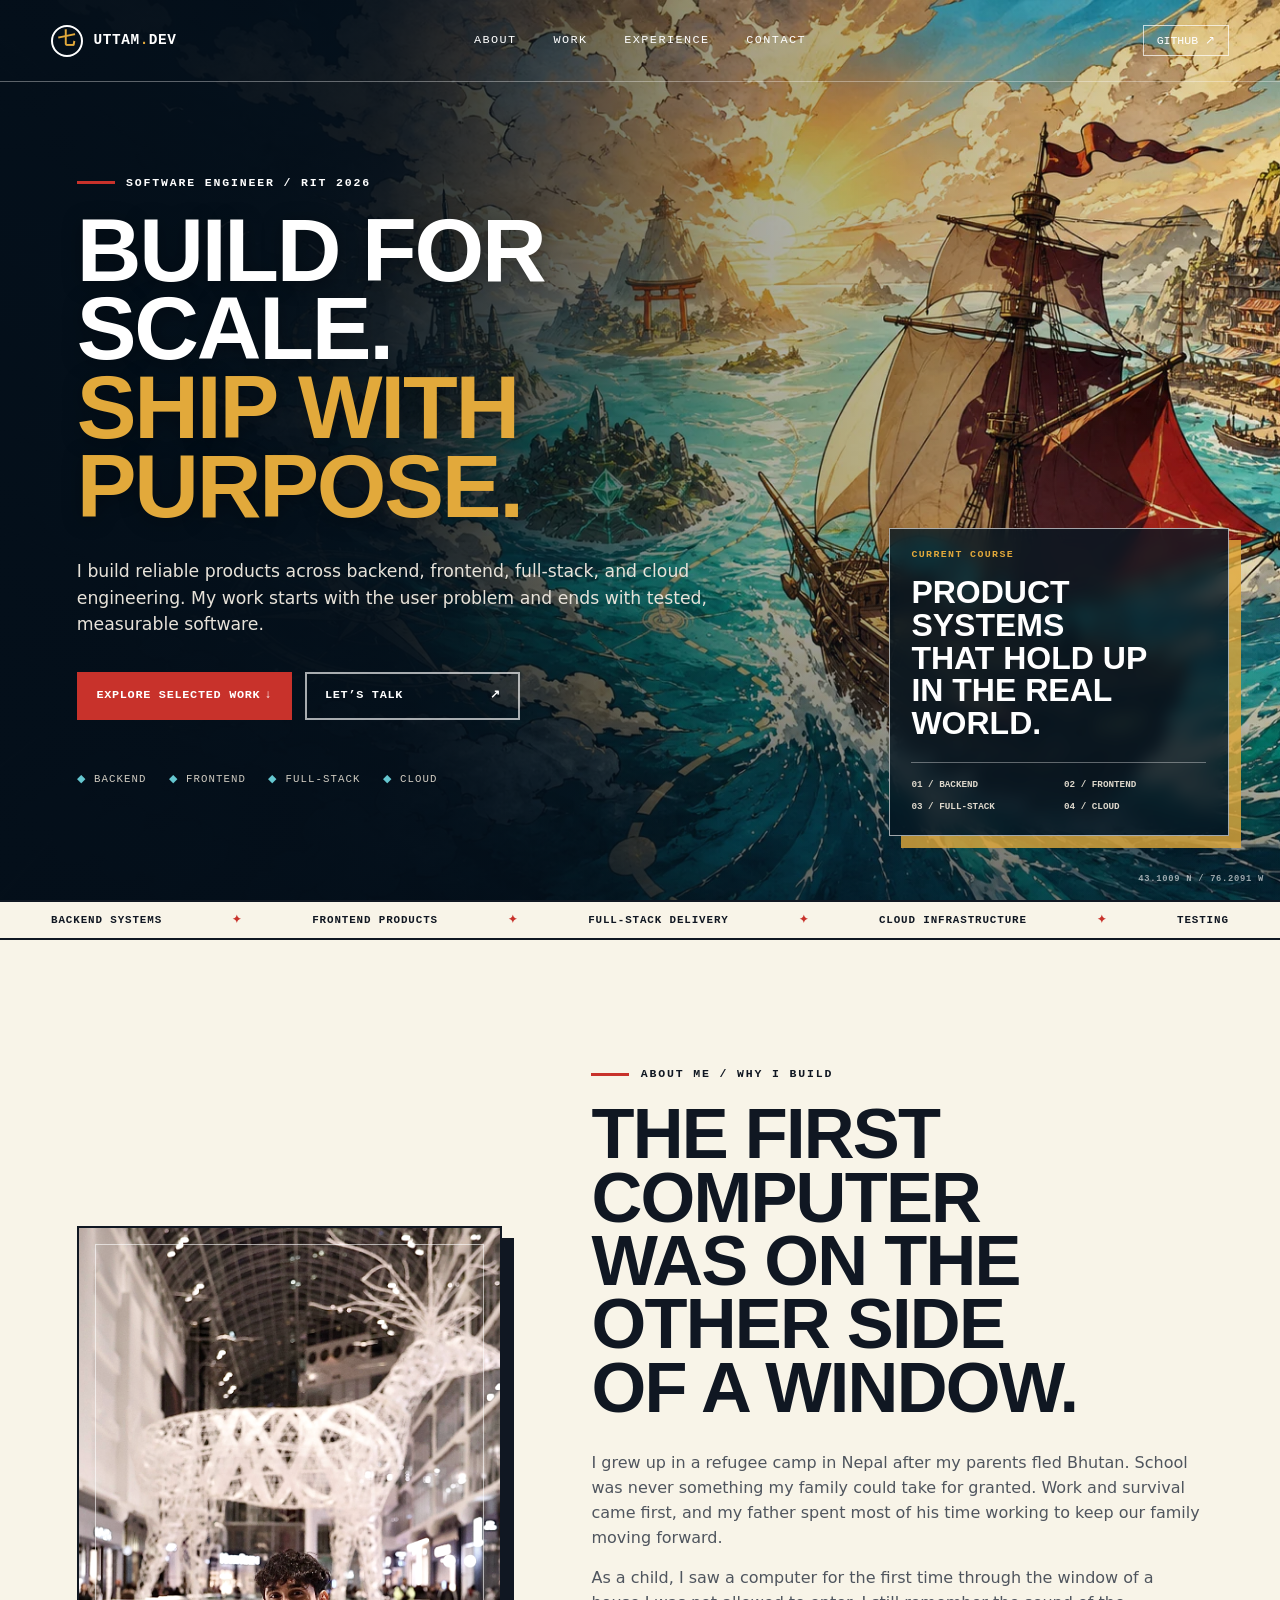
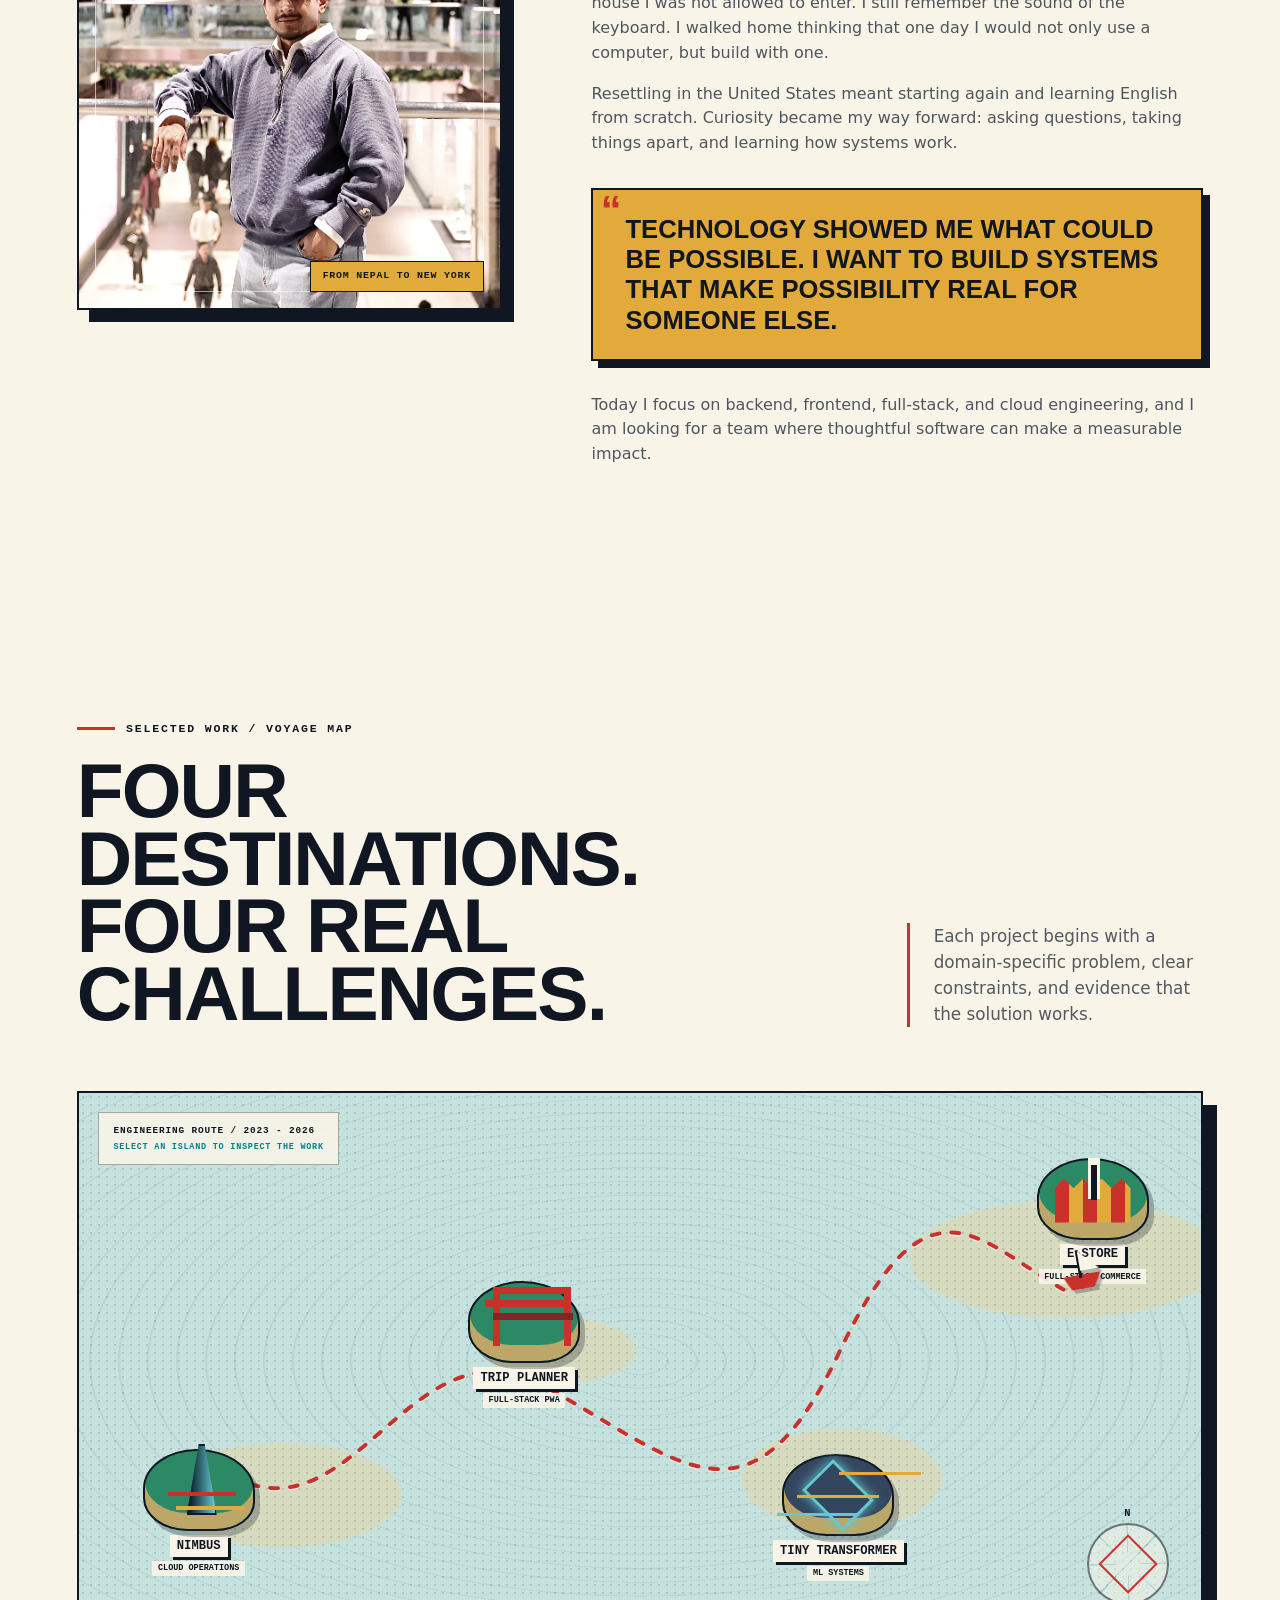
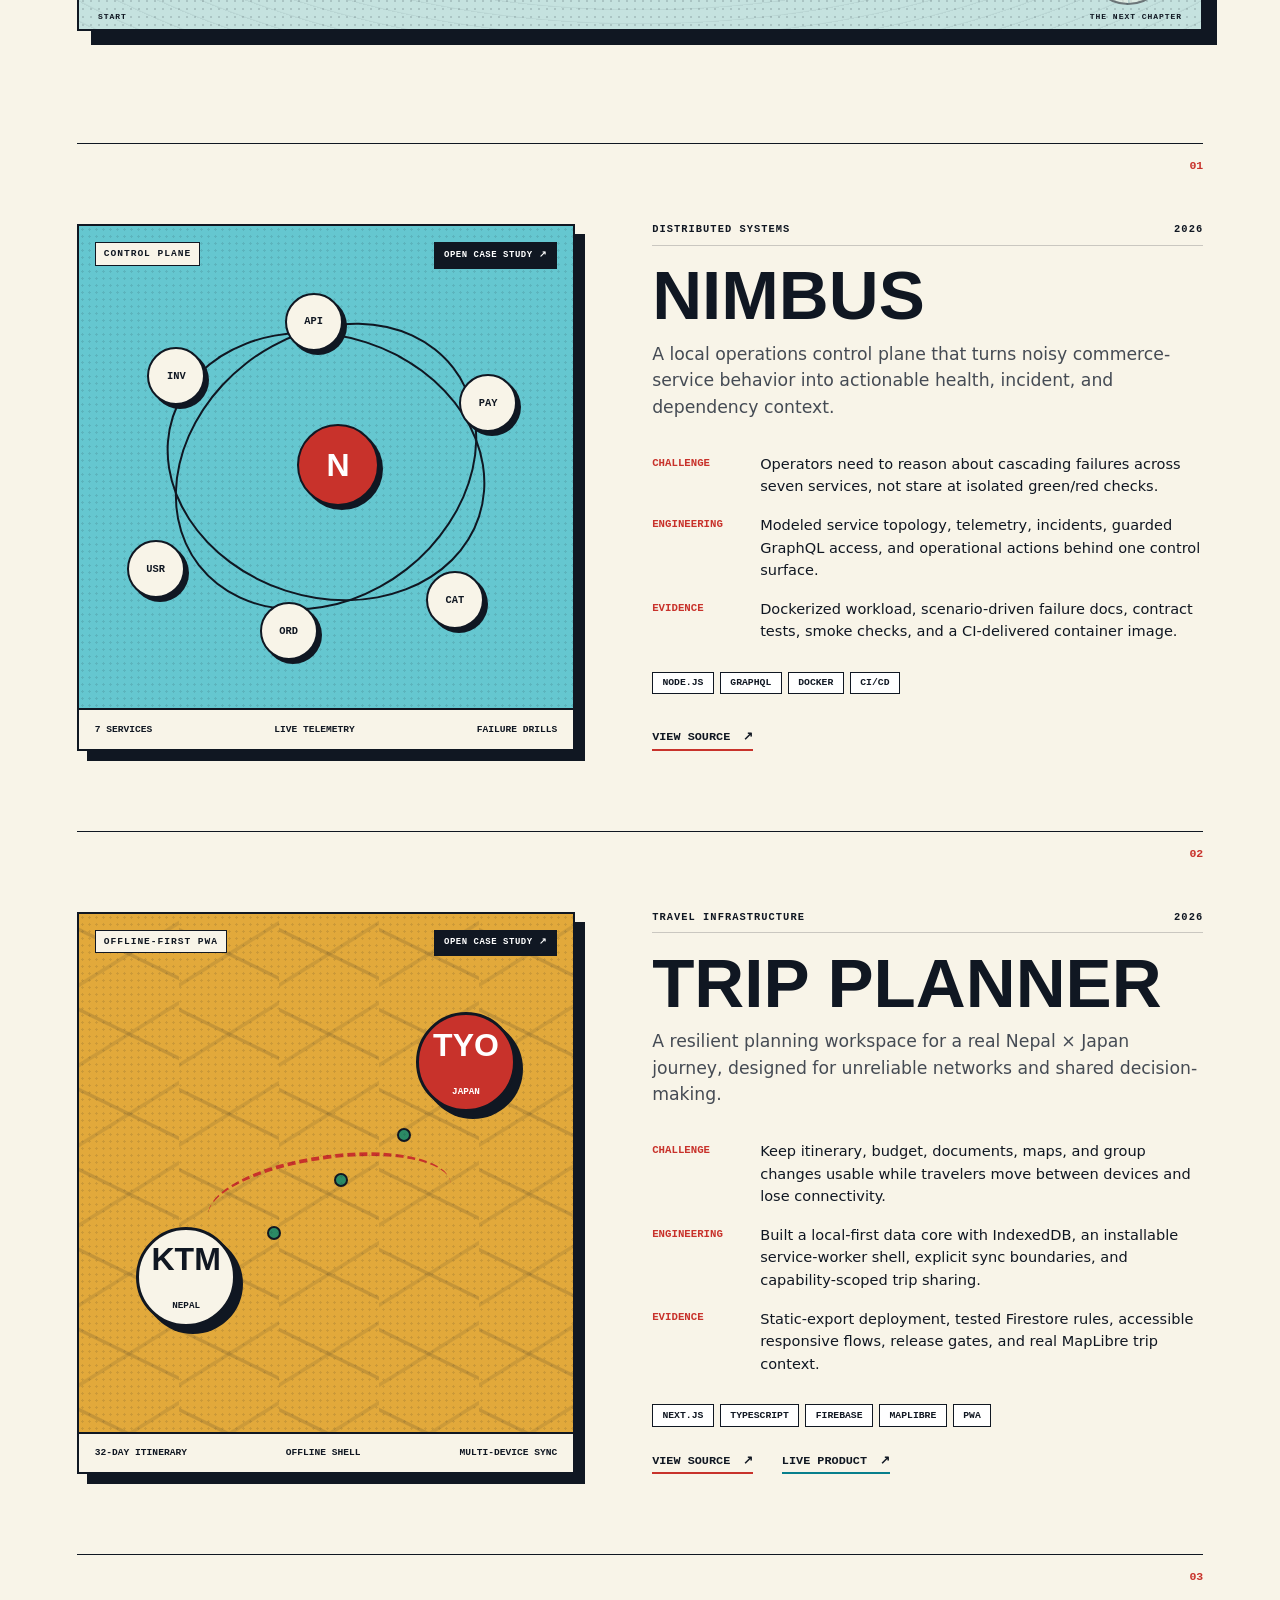
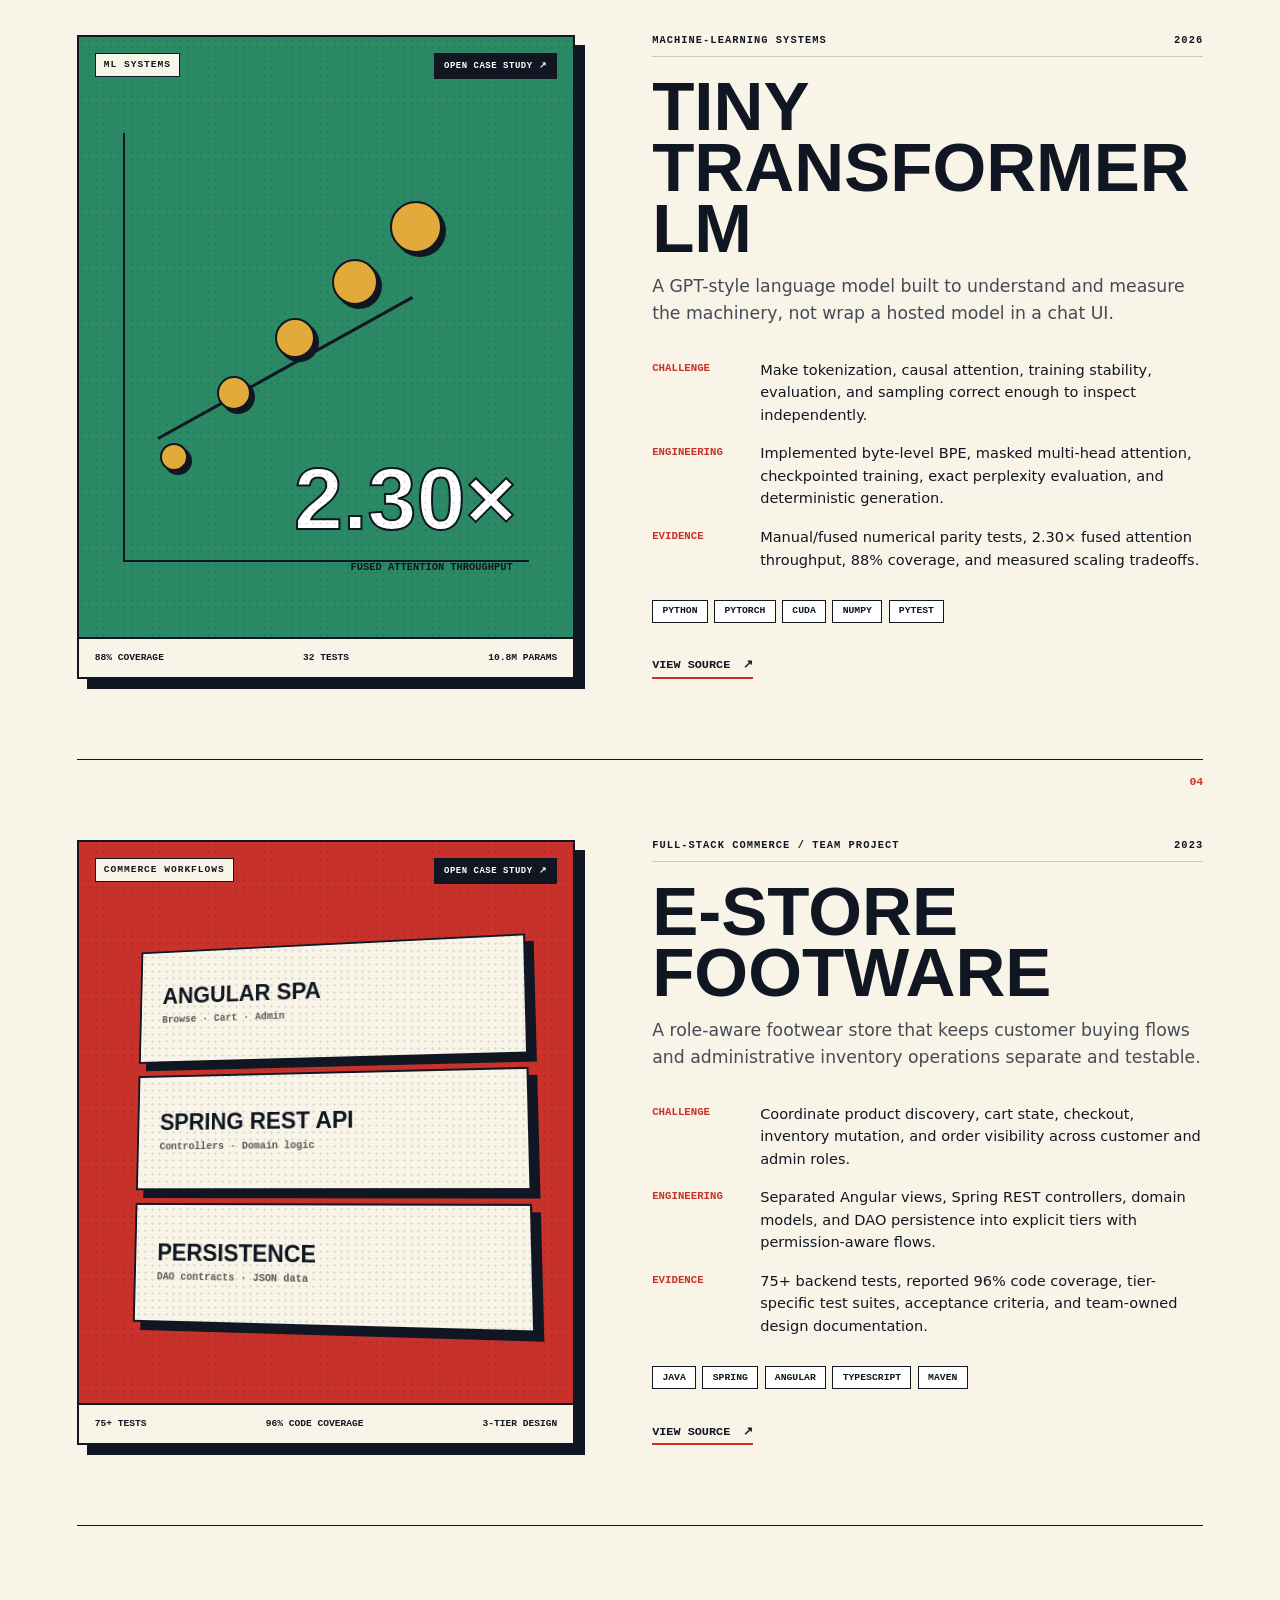
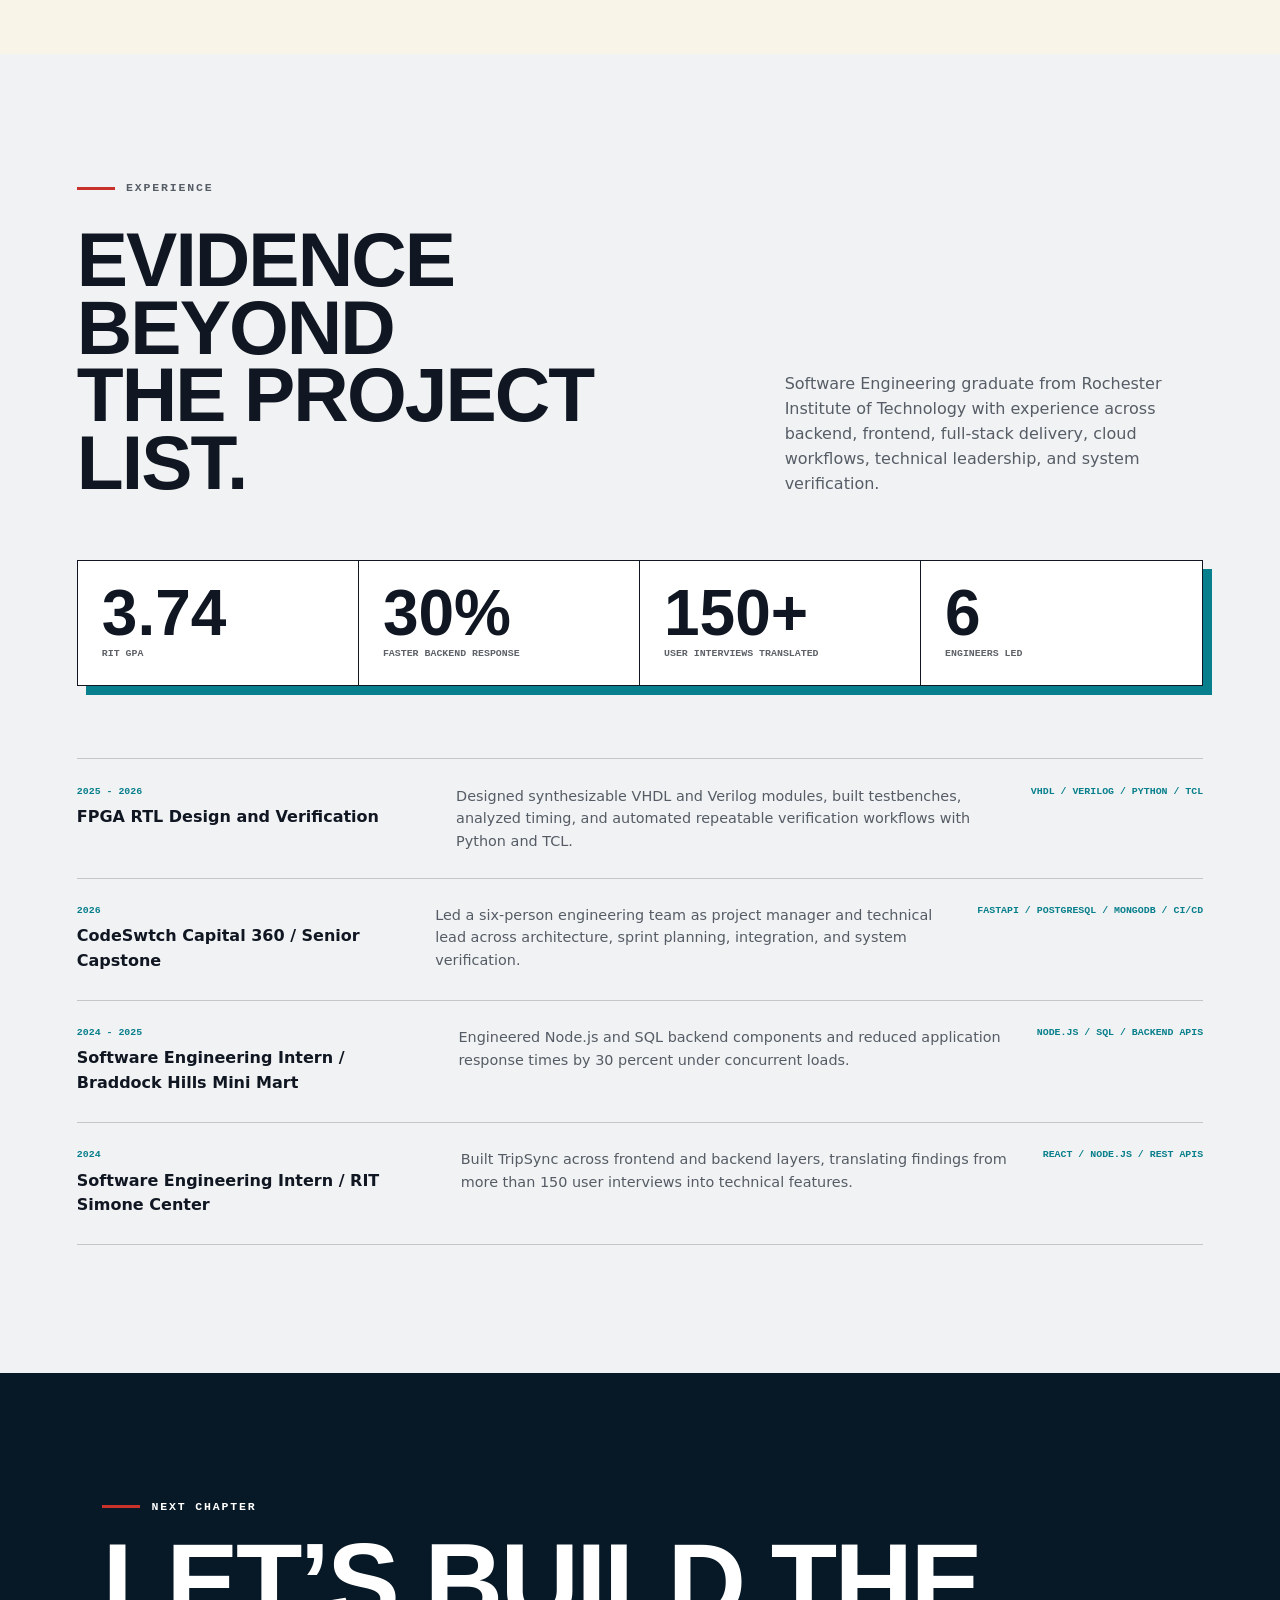
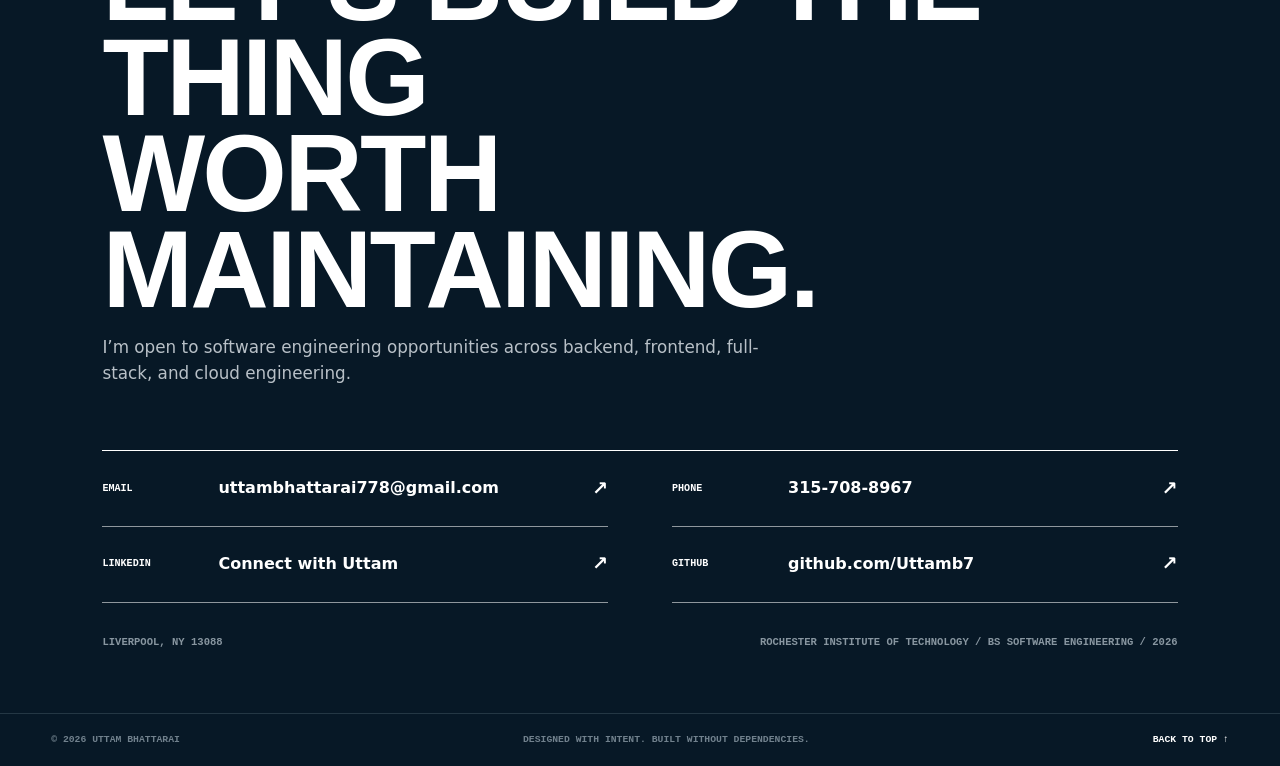
==== commit 0098769a: "feat: add about story and project case studies" ====
--- a/index.html
+++ b/index.html
@@ -18,7 +18,7 @@
 
   <header class="site-header">
     <a class="brand" href="#top" aria-label="Uttam Bhattarai, home"><span class="brand-mark" aria-hidden="true">七</span><span>UTTAM<span class="dot">.</span>DEV</span></a>
-    <nav aria-label="Primary navigation"><a href="#work">Work</a><a href="#experience">Experience</a><a href="#contact">Contact</a></nav>
+    <nav aria-label="Primary navigation"><a href="#about">About</a><a href="#work">Work</a><a href="#experience">Experience</a><a href="#contact">Contact</a></nav>
     <a class="header-github" href="https://github.com/Uttamb7" target="_blank" rel="noreferrer">GitHub ↗</a>
   </header>
 
@@ -37,6 +37,24 @@
     </section>
 
     <section class="marquee" aria-label="Technology highlights"><div><span>BACKEND SYSTEMS</span><b>✦</b><span>FRONTEND PRODUCTS</span><b>✦</b><span>FULL-STACK DELIVERY</span><b>✦</b><span>CLOUD INFRASTRUCTURE</span><b>✦</b><span>TESTING</span></div></section>
+
+    <section class="about-section" id="about" aria-labelledby="about-title">
+      <div class="about-photo reveal">
+        <img src="assets/uttam-about.jpg" alt="Uttam Bhattarai standing beneath an indoor public art installation">
+        <span>From Nepal to New York</span>
+      </div>
+      <div class="about-copy reveal">
+        <p class="eyebrow"><span></span> About me / why I build</p>
+        <h2 id="about-title">The first computer<br>was on the other side<br>of a window.</h2>
+        <div class="about-story">
+          <p>I grew up in a refugee camp in Nepal after my parents fled Bhutan. School was never something my family could take for granted. Work and survival came first, and my father spent most of his time working to keep our family moving forward.</p>
+          <p>As a child, I saw a computer for the first time through the window of a house I was not allowed to enter. I still remember the sound of the keyboard. I walked home thinking that one day I would not only use a computer, but build with one.</p>
+          <p>Resettling in the United States meant starting again and learning English from scratch. Curiosity became my way forward: asking questions, taking things apart, and learning how systems work.</p>
+        </div>
+        <blockquote>Technology showed me what could be possible. I want to build systems that make possibility real for someone else.</blockquote>
+        <p class="about-now">Today I focus on backend, frontend, full-stack, and cloud engineering, and I am looking for a team where thoughtful software can make a measurable impact.</p>
+      </div>
+    </section>
 
     <section class="work-section" id="work" aria-labelledby="work-title">
       <div class="section-heading">
@@ -58,11 +76,12 @@
 
       <article class="project reveal" id="nimbus" data-route-index="0">
         <div class="project-number">01</div>
-        <div class="project-visual visual-nimbus">
+        <a class="project-visual project-visual-link visual-nimbus" href="projects/nimbus.html" aria-label="Read the Nimbus case study">
           <div class="visual-label">CONTROL PLANE</div>
+          <span class="visual-open">Open case study ↗</span>
           <div class="topology" aria-hidden="true"><span class="node node-core">N</span><span class="node node-a">API</span><span class="node node-b">PAY</span><span class="node node-c">CAT</span><span class="node node-d">ORD</span><span class="node node-e">USR</span><span class="node node-f">INV</span></div>
           <div class="metric-strip"><span>7 services</span><span>live telemetry</span><span>failure drills</span></div>
-        </div>
+        </a>
         <div class="project-copy">
           <div class="project-topline"><span>Distributed systems</span><span>2026</span></div><h3>Nimbus</h3>
           <p class="project-thesis">A local operations control plane that turns noisy commerce-service behavior into actionable health, incident, and dependency context.</p>
@@ -78,11 +97,12 @@
 
       <article class="project reveal" id="trip-planner" data-route-index="1">
         <div class="project-number">02</div>
-        <div class="project-visual visual-trip">
+        <a class="project-visual project-visual-link visual-trip" href="projects/trip-planner.html" aria-label="Read the Trip Planner case study">
           <div class="visual-label">OFFLINE-FIRST PWA</div>
+          <span class="visual-open">Open case study ↗</span>
           <div class="route-map" aria-hidden="true"><span class="place nepal">KTM<small>Nepal</small></span><span class="route"></span><span class="place japan">TYO<small>Japan</small></span><span class="map-dot dot-a"></span><span class="map-dot dot-b"></span><span class="map-dot dot-c"></span></div>
           <div class="metric-strip"><span>32-day itinerary</span><span>offline shell</span><span>multi-device sync</span></div>
-        </div>
+        </a>
         <div class="project-copy">
           <div class="project-topline"><span>Travel infrastructure</span><span>2026</span></div><h3>Trip Planner</h3>
           <p class="project-thesis">A resilient planning workspace for a real Nepal × Japan journey, designed for unreliable networks and shared decision-making.</p>
@@ -98,11 +118,12 @@
 
       <article class="project reveal" id="transformer" data-route-index="2">
         <div class="project-number">03</div>
-        <div class="project-visual visual-transformer">
+        <a class="project-visual project-visual-link visual-transformer" href="projects/tiny-transformer.html" aria-label="Read the Tiny Transformer LM case study">
           <div class="visual-label">ML SYSTEMS</div>
+          <span class="visual-open">Open case study ↗</span>
           <div class="attention-chart" aria-hidden="true"><span style="--x:12%;--y:76%;--s:28px"></span><span style="--x:27%;--y:61%;--s:34px"></span><span style="--x:42%;--y:48%;--s:40px"></span><span style="--x:57%;--y:35%;--s:46px"></span><span style="--x:72%;--y:22%;--s:52px"></span><div class="chart-line"></div><strong>2.30×</strong><small>fused attention throughput</small></div>
           <div class="metric-strip"><span>88% coverage</span><span>32 tests</span><span>10.8M params</span></div>
-        </div>
+        </a>
         <div class="project-copy">
           <div class="project-topline"><span>Machine-learning systems</span><span>2026</span></div><h3>Tiny Transformer LM</h3>
           <p class="project-thesis">A GPT-style language model built to understand and measure the machinery, not wrap a hosted model in a chat UI.</p>
@@ -118,11 +139,12 @@
 
       <article class="project reveal" id="estore" data-route-index="3">
         <div class="project-number">04</div>
-        <div class="project-visual visual-store">
+        <a class="project-visual project-visual-link visual-store" href="projects/e-store.html" aria-label="Read the E-Store Footware case study">
           <div class="visual-label">COMMERCE WORKFLOWS</div>
+          <span class="visual-open">Open case study ↗</span>
           <div class="store-stack" aria-hidden="true"><div><span>ANGULAR SPA</span><b>Browse · Cart · Admin</b></div><div><span>SPRING REST API</span><b>Controllers · Domain logic</b></div><div><span>PERSISTENCE</span><b>DAO contracts · JSON data</b></div></div>
           <div class="metric-strip"><span>75+ tests</span><span>96% code coverage</span><span>3-tier design</span></div>
-        </div>
+        </a>
         <div class="project-copy">
           <div class="project-topline"><span>Full-stack commerce / Team project</span><span>2023</span></div><h3>E-Store Footware</h3>
           <p class="project-thesis">A role-aware footwear store that keeps customer buying flows and administrative inventory operations separate and testable.</p>
--- a/styles.css
+++ b/styles.css
@@ -82,6 +82,17 @@
 .marquee div { display: flex; justify-content: space-around; min-width: 1120px; padding: .8rem 1rem; font: 900 .68rem/1 var(--mono); letter-spacing: .08em; white-space: nowrap; }
 .marquee b { color: var(--red); }
 
+.about-section { display: grid; grid-template-columns: minmax(340px,.82fr) minmax(440px,1.18fr); gap: clamp(3rem,7vw,7rem); align-items: center; max-width: 1440px; margin: auto; padding: 8rem clamp(1.25rem,6vw,6rem); }
+.about-photo { position: relative; min-height: 680px; overflow: hidden; border: 2px solid var(--ink); background: var(--navy); box-shadow: 12px 12px 0 var(--ink); }
+.about-photo::after { content: ""; position: absolute; inset: 1rem; border: 1px solid rgba(255,255,255,.6); pointer-events: none; }
+.about-photo img { width: 100%; height: 100%; min-height: 680px; display: block; object-fit: cover; object-position: 50% 72%; filter: saturate(.86) contrast(1.04); }
+.about-photo > span { position: absolute; z-index: 2; right: 1rem; bottom: 1rem; padding: .6rem .75rem; border: 1px solid var(--ink); background: var(--gold); font: 900 .62rem/1 var(--mono); text-transform: uppercase; letter-spacing: .08em; }
+.about-copy h2 { margin: 0 0 2rem; font: 900 clamp(3.3rem,5.5vw,6rem)/.9 var(--display); text-transform: uppercase; letter-spacing: -.025em; }
+.about-story { display: grid; gap: 1rem; }
+.about-story p,.about-now { margin: 0; color: #4f555e; font-size: 1rem; }
+.about-copy blockquote { position: relative; margin: 2rem 0; padding: 1.5rem 1.5rem 1.5rem 2rem; border: 2px solid var(--ink); background: var(--gold); box-shadow: 7px 7px 0 var(--ink); font: 900 clamp(1.2rem,2vw,1.7rem)/1.18 var(--display); text-transform: uppercase; }
+.about-copy blockquote::before { content: "“"; position: absolute; top: -.25rem; left: .45rem; color: var(--red); font-size: 2.6rem; }
+
 .work-section { max-width: 1440px; margin: auto; padding: 8rem clamp(1.25rem, 6vw, 6rem); }
 .section-heading { display: grid; grid-template-columns: 1.45fr .55fr; align-items: end; gap: 3rem; margin-bottom: 4rem; }
 .section-heading h2, .experience-heading h2 { font-size: clamp(3.5rem, 6vw, 6.6rem); }
@@ -111,6 +122,10 @@
 .project { position: relative; display: grid; grid-template-columns: minmax(360px,.95fr) minmax(440px,1.05fr); gap: clamp(2.5rem,6vw,6rem); padding: 5rem 0; border-top: 1px solid var(--ink); scroll-margin-top: 2rem; }
 .project:last-child { border-bottom: 1px solid var(--ink); }.project-number { position: absolute; top: 1rem; right: 0; color: var(--red); font: 900 .72rem/1 var(--mono); }
 .project-visual { position: relative; min-height: 460px; overflow: hidden; border: 2px solid var(--ink); box-shadow: 10px 10px 0 var(--ink); }
+.project-visual-link { display: block; color: inherit; text-decoration: none; transition: transform .2s ease, box-shadow .2s ease; }
+.project-visual-link:hover { transform: translate(-4px,-4px); box-shadow: 14px 14px 0 var(--ink); }
+.project-visual-link:focus-visible { outline-offset: 8px; }
+.visual-open { position: absolute; z-index: 6; top: 1rem; right: 1rem; padding: .48rem .58rem; border: 1px solid var(--ink); background: var(--ink); color: white; font: 900 .56rem/1 var(--mono); text-transform: uppercase; letter-spacing: .06em; }
 .project-visual::after { content: ""; position: absolute; inset: 0; pointer-events: none; opacity: .11; background-image: radial-gradient(var(--ink) 1.2px,transparent 1.4px); background-size: 7px 7px; }.visual-label { position: absolute; z-index: 4; top: 1rem; left: 1rem; padding: .38rem .5rem; border: 1px solid var(--ink); background: var(--paper); font: 900 .6rem/1 var(--mono); letter-spacing: .1em; }.metric-strip { position: absolute; z-index: 4; right: 0; bottom: 0; left: 0; display: flex; justify-content: space-between; padding: .9rem 1rem; border-top: 2px solid var(--ink); background: var(--paper); font: 800 .6rem/1 var(--mono); text-transform: uppercase; }
 .visual-nimbus { background: var(--sky); }.topology { position: absolute; inset: 9% 8% 17%; }.topology::before,.topology::after { content: ""; position: absolute; inset: 16% 11%; border: 2px solid var(--ink); border-radius: 50%; transform: rotate(18deg); }.topology::after { transform: rotate(-38deg); }.node { position: absolute; z-index: 2; display: grid; place-items: center; width: 58px; aspect-ratio: 1; border: 2px solid var(--ink); border-radius: 50%; background: var(--paper); box-shadow: 4px 4px 0 var(--ink); font: 800 .65rem/1 var(--mono); }.node-core { top: 39%; left: 43%; width: 82px; background: var(--red); color: white; font: 900 2rem/1 var(--display); }.node-a { top: 5%; left: 40%; }.node-b { top: 26%; right: 4%; }.node-c { right: 12%; bottom: 8%; }.node-d { bottom: 0; left: 34%; }.node-e { left: 2%; bottom: 16%; }.node-f { top: 19%; left: 7%; }
 .visual-trip { background: var(--gold); }.visual-trip::before { content: ""; position: absolute; inset: 0; background: linear-gradient(26deg,transparent 48%,rgba(16,23,34,.14) 49% 51%,transparent 52%),linear-gradient(148deg,transparent 48%,rgba(16,23,34,.1) 49% 51%,transparent 52%); background-size: 100px 80px; }.route-map { position: absolute; inset: 15% 10% 18%; }.route { position: absolute; top: 42%; left: 20%; width: 62%; height: 24%; border-top: 4px dashed var(--red); border-radius: 50%; transform: rotate(-8deg); }.place { position: absolute; z-index: 2; display: grid; place-items: center; width: 100px; aspect-ratio: 1; border: 3px solid var(--ink); border-radius: 50%; background: var(--paper); box-shadow: 7px 7px 0 var(--ink); font: 900 2rem/1 var(--display); }.place small { font: 700 .58rem/1 var(--mono); text-transform: uppercase; }.nepal { left: 2%; bottom: 12%; }.japan { top: 4%; right: 2%; background: var(--red); color: white; }.map-dot { position: absolute; width: 14px; aspect-ratio: 1; border: 2px solid var(--ink); border-radius: 50%; background: var(--green); }.dot-a { top: 61%; left: 35%; }.dot-b { top: 47%; left: 52%; }.dot-c { top: 35%; left: 68%; }
@@ -127,22 +142,56 @@
 footer { display: flex; justify-content: space-between; gap: 1rem; padding: 1.2rem clamp(1.25rem,4vw,4.5rem); border-top: 1px solid #243744; color: #71818d; background: var(--navy); font: 700 .61rem/1.4 var(--mono); text-transform: uppercase; }footer a { color: white; text-decoration: none; }
 .reveal { opacity: 0; transform: translateY(30px); transition: opacity .6s ease,transform .6s ease; }.reveal.visible { opacity: 1; transform: none; }
 
+/* Standalone project case studies */
+.case-page { background: var(--paper); }
+.case-header { display: flex; justify-content: space-between; align-items: center; min-height: 76px; padding: 0 clamp(1.25rem,5vw,5rem); border-bottom: 1px solid var(--ink); background: var(--paper); }
+.case-header .brand { color: var(--ink); }
+.case-header .brand-mark { border-color: var(--ink); }
+.case-header nav a { color: var(--ink); }
+.case-main { max-width: 1440px; margin: auto; padding: 0 clamp(1.25rem,6vw,6rem) 7rem; }
+.case-hero { --case-color: var(--sky); position: relative; min-height: 620px; display: grid; grid-template-columns: 1.2fr .8fr; gap: 4rem; align-items: end; margin-top: 2.5rem; padding: clamp(2rem,5vw,5rem); overflow: hidden; border: 2px solid var(--ink); background: var(--case-color); box-shadow: 12px 12px 0 var(--ink); }
+.case-hero::before { content: ""; position: absolute; inset: 0; opacity: .16; background-image: radial-gradient(var(--ink) 1.2px,transparent 1.4px); background-size: 8px 8px; }
+.case-trip { --case-color: var(--gold); }.case-transformer { --case-color: var(--green); }.case-store { --case-color: #dd5a50; }
+.case-hero-copy,.case-summary { position: relative; z-index: 1; }
+.case-kicker { margin: 0 0 1rem; font: 900 .7rem/1 var(--mono); text-transform: uppercase; letter-spacing: .12em; }
+.case-hero h1 { max-width: 900px; margin: 0; font: 900 clamp(4.7rem,9vw,10rem)/.78 var(--display); text-transform: uppercase; letter-spacing: -.035em; }
+.case-hero-lede { max-width: 760px; margin: 1.7rem 0 0; font-size: clamp(1.05rem,1.5vw,1.25rem); }
+.case-actions { display: flex; flex-wrap: wrap; gap: .8rem; margin-top: 2rem; }
+.case-summary { align-self: end; padding: 1.5rem; border: 2px solid var(--ink); background: rgba(248,244,232,.94); box-shadow: 7px 7px 0 var(--ink); }
+.case-summary span { display: block; margin-bottom: .65rem; color: var(--red); font: 900 .62rem/1 var(--mono); text-transform: uppercase; letter-spacing: .08em; }
+.case-summary p { margin: 0; font-weight: 700; }
+.case-facts { display: grid; grid-template-columns: repeat(4,1fr); margin: 5rem 0 0; border: 1px solid var(--ink); background: white; }
+.case-facts div { padding: 1.4rem; border-right: 1px solid var(--ink); }.case-facts div:last-child { border: 0; }
+.case-facts dt { color: var(--sea); font: 900 .6rem/1 var(--mono); text-transform: uppercase; letter-spacing: .08em; }.case-facts dd { margin: .45rem 0 0; font-weight: 800; }
+.case-body { display: grid; grid-template-columns: 240px minmax(0,1fr); gap: clamp(3rem,7vw,7rem); margin-top: 6rem; }
+.case-body,.case-rail,.case-content,.case-hero-copy,.case-summary { min-width: 0; }
+.case-rail { align-self: start; position: sticky; top: 2rem; padding-top: 1rem; border-top: 3px solid var(--red); }
+.case-rail span { display: block; margin-bottom: 1rem; font: 900 .64rem/1 var(--mono); text-transform: uppercase; }.case-rail ul { display: flex; flex-wrap: wrap; gap: .4rem; margin: 0; padding: 0; list-style: none; }.case-rail li { padding: .34rem .5rem; border: 1px solid var(--ink); background: white; font: 800 .58rem/1 var(--mono); text-transform: uppercase; }
+.case-content section { display: grid; grid-template-columns: minmax(180px,.34fr) minmax(0,1fr); gap: 2.5rem; padding: 2.5rem 0; border-top: 1px solid var(--ink); }
+.case-content section > * { min-width: 0; }
+.case-content h2 { margin: 0; font: 900 clamp(2.2rem,4vw,4rem)/.9 var(--display); text-transform: uppercase; }.case-content h3 { margin: 1.6rem 0 .45rem; font-size: 1rem; }.case-content p { margin: 0; color: #4f555e; }.case-content p + p { margin-top: 1rem; }
+.case-list { display: grid; gap: .8rem; margin: 0; padding-left: 1.2rem; }.case-list strong { color: var(--ink); }
+.case-code { margin: 1.4rem 0 0; padding: 1.2rem; overflow-x: auto; border: 1px solid var(--ink); background: var(--navy); color: #dce7eb; font: .8rem/1.7 var(--mono); }
+.case-next { display: flex; justify-content: space-between; gap: 2rem; align-items: center; margin-top: 5rem; padding: 2rem; border: 2px solid var(--ink); background: var(--sand); box-shadow: 8px 8px 0 var(--ink); }.case-next span { font: 900 .65rem/1 var(--mono); text-transform: uppercase; }.case-next a { font: 900 clamp(1.7rem,3vw,3rem)/1 var(--display); text-decoration: none; text-transform: uppercase; }
+
 @media (max-width: 980px) {
   .site-header { grid-template-columns: 1fr auto; }.site-header nav { display: none; }
   .hero { grid-template-columns: 1fr; }.hero-shade { background: linear-gradient(90deg,rgba(4,15,26,.97),rgba(4,15,26,.55)),linear-gradient(0deg,rgba(4,15,26,.7),transparent); }.course-card { align-self: auto; justify-self: start; margin: 0 0 4rem clamp(1.25rem,6vw,7rem); }
-  .section-heading,.project,.experience-heading { grid-template-columns: 1fr; }.experience-heading .eyebrow { grid-column: auto; }.section-heading > p { max-width: 650px; }.project-visual { min-height: 430px; }
+  .about-section,.section-heading,.project,.experience-heading { grid-template-columns: 1fr; }.about-photo { min-height: 620px; }.experience-heading .eyebrow { grid-column: auto; }.section-heading > p { max-width: 650px; }.project-visual { min-height: 430px; }
   .voyage-map { min-height: 720px; }.island-one { left: 5%; bottom: 8%; }.island-two { left: 22%; top: 38%; }.island-three { left: 50%; bottom: 17%; }.island-four { top: 17%; right: 5%; }.route-line { transform: rotate(8deg); }
   .stats-grid { grid-template-columns: repeat(2,1fr); }.stats-grid div:nth-child(2) { border-right: 0; }.stats-grid div:nth-child(-n+2) { border-bottom: 1px solid var(--ink); }.experience-list article { grid-template-columns: .8fr 1.2fr; }.experience-list small { grid-column: 2; text-align: left; }.contact-grid { grid-template-columns: 1fr; }.contact-grid a:nth-child(n) { margin: 0; }
+  .case-hero { grid-template-columns: 1fr; min-height: 720px; align-items: end; }.case-facts { grid-template-columns: repeat(2,1fr); }.case-facts div:nth-child(2) { border-right: 0; }.case-facts div:nth-child(-n+2) { border-bottom: 1px solid var(--ink); }.case-body { grid-template-columns: 1fr; }.case-rail { position: static; }.case-content section { grid-template-columns: 1fr; gap: 1rem; }
 }
 
 @media (max-width: 640px) {
   .site-header { height: 68px; }.header-github { font-size: .64rem; }.brand { font-size: .78rem; }
   .hero { min-height: 1040px; background-position: 66% center; }.hero-shade { background: linear-gradient(90deg,rgba(4,15,26,.96),rgba(4,15,26,.68)),linear-gradient(0deg,rgba(4,15,26,.82),transparent); }.hero-copy { padding: 7.8rem 1.4rem 3rem; }.hero h1 { font-size: clamp(3.5rem,17vw,5.2rem); }.hero-lede { font-size: .98rem; }.signal-list { margin-top: 2.6rem; }.course-card { width: calc(100% - 2.8rem); margin: 0 1.4rem 4rem; }
-  .work-section { padding-block: 5.5rem; }.section-heading { margin-bottom: 3rem; }.section-heading h2,.experience-heading h2 { font-size: clamp(3rem,15vw,4.7rem); }
+  .about-section { padding-block: 5.5rem; }.about-photo,.about-photo img { min-height: 520px; }.about-copy h2 { font-size: clamp(3rem,14vw,4.7rem); }.work-section { padding-block: 5.5rem; }.section-heading { margin-bottom: 3rem; }.section-heading h2,.experience-heading h2 { font-size: clamp(3rem,15vw,4.7rem); }
   .voyage-map { width: calc(100% - 8px); min-height: 820px; margin-bottom: 5rem; box-shadow: 7px 7px 0 var(--ink); }.map-heading { right: 1rem; }.route-line { display: none; }.island { width: 132px; }.island-one { left: 3%; bottom: 8%; }.island-two { left: auto; top: 30%; right: 3%; }.island-three { left: 4%; bottom: 40%; }.island-four { top: 14%; right: 4%; }.ship-marker { display: none; }.map-compass { width: 64px; right: 1rem; bottom: 1.8rem; }
   .project { grid-template-columns: minmax(0,1fr); padding: 4rem 0; }.project-visual { min-height: 340px; box-shadow: 7px 7px 0 var(--ink); }.project h3 { font-size: clamp(3.2rem,16vw,4.6rem); }.metric-strip { gap: .4rem; font-size: .5rem; }.case-grid div { grid-template-columns: 1fr; gap: .2rem; }.node { width: 43px; }.node-core { width: 65px; }.attention-chart strong { font-size: 4rem; }
   .experience-section,.contact-section { padding-block: 5.5rem; }.stats-grid { grid-template-columns: 1fr 1fr; }.stats-grid div { padding: 1rem; }.stats-grid strong { font-size: 2.8rem; }.experience-list article { grid-template-columns: 1fr; gap: .8rem; }.experience-list small { grid-column: auto; }
   .contact-section h2 { font-size: clamp(3.6rem,16vw,5.7rem); }.contact-grid a { grid-template-columns: 74px 1fr auto; gap: .7rem; }.contact-grid span { font-size: .78rem; }.contact-meta,footer { flex-direction: column; }footer span:nth-child(2) { display: none; }
+  .case-header nav { display: none; }.case-main { padding-inline: 1rem; }.case-hero { min-height: 650px; margin-top: 1rem; padding: 1.5rem; box-shadow: 7px 7px 0 var(--ink); }.case-hero h1 { font-size: clamp(3.2rem,15vw,5rem); overflow-wrap: anywhere; }.case-facts { grid-template-columns: 1fr; }.case-facts div:nth-child(n) { border-right: 0; border-bottom: 1px solid var(--ink); }.case-facts div:last-child { border-bottom: 0; }.case-next { align-items: flex-start; flex-direction: column; }
 }
 
 @media (prefers-reduced-motion: reduce) {
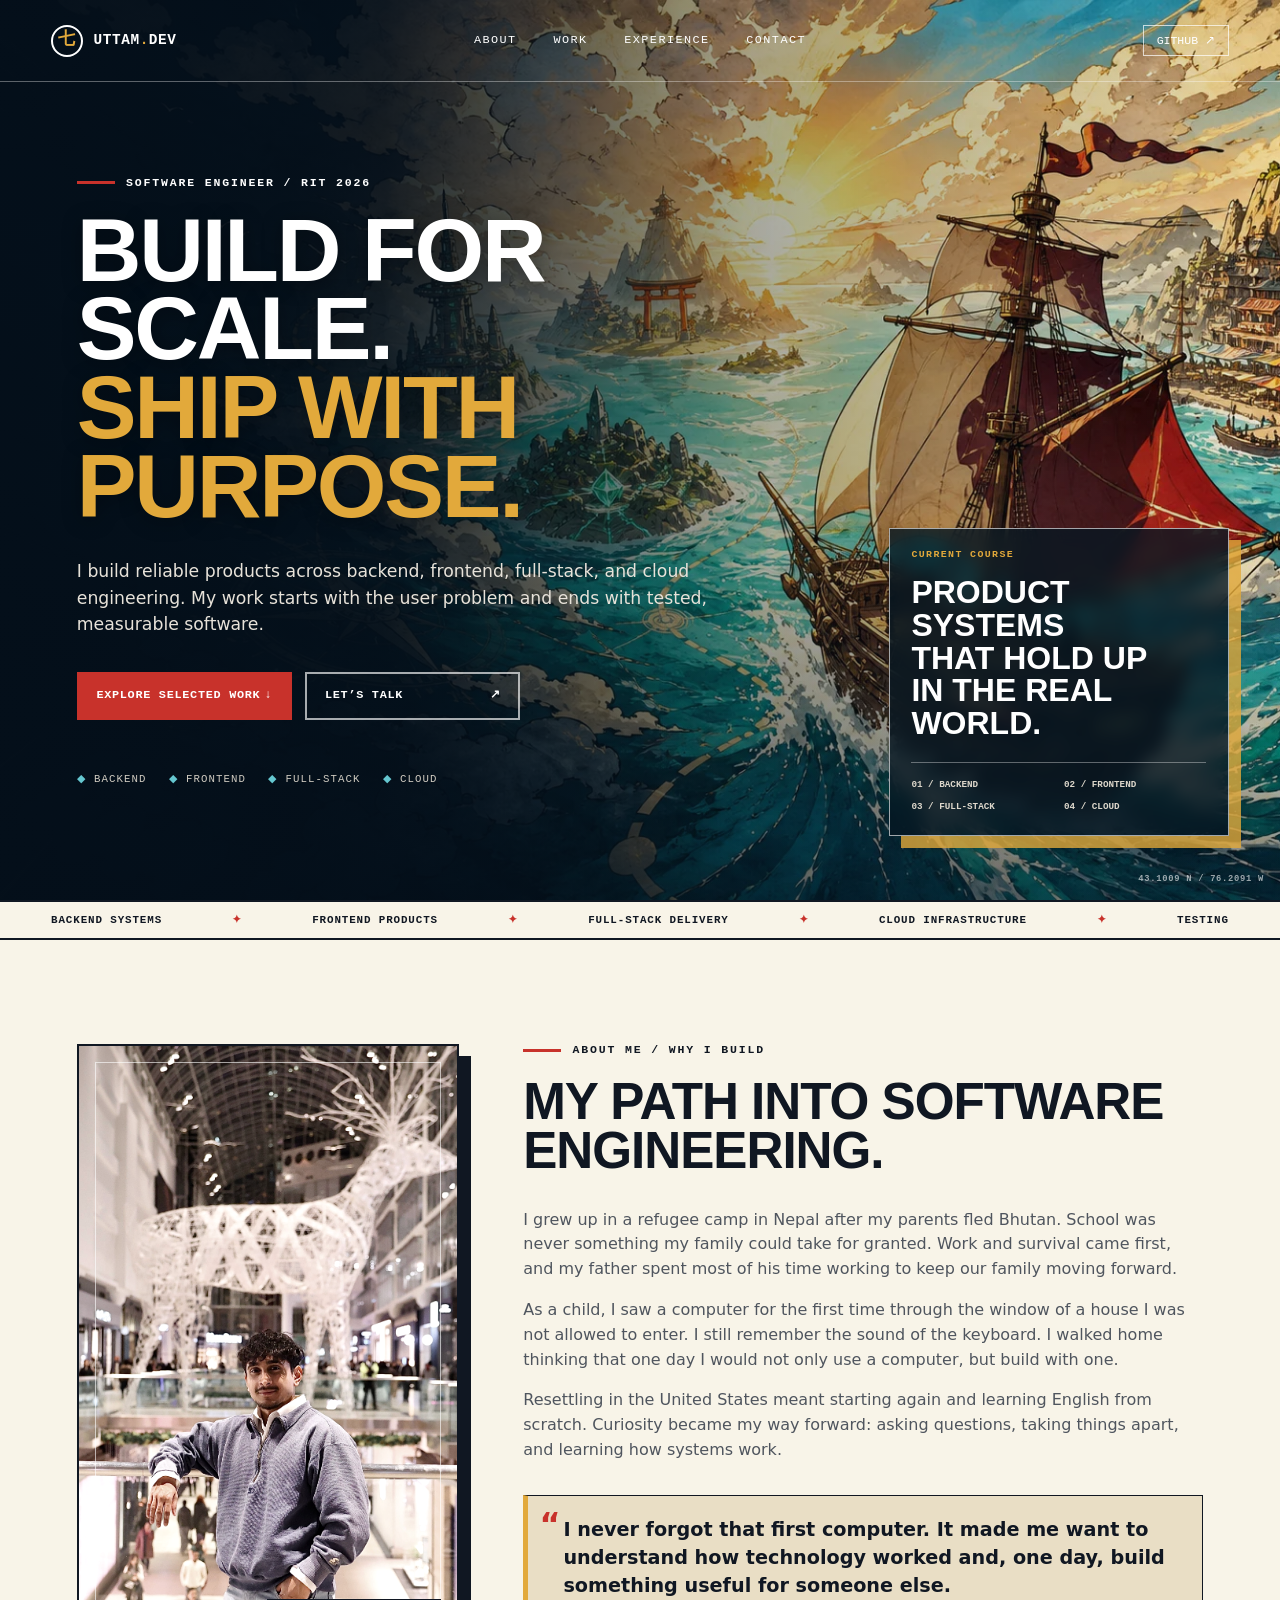
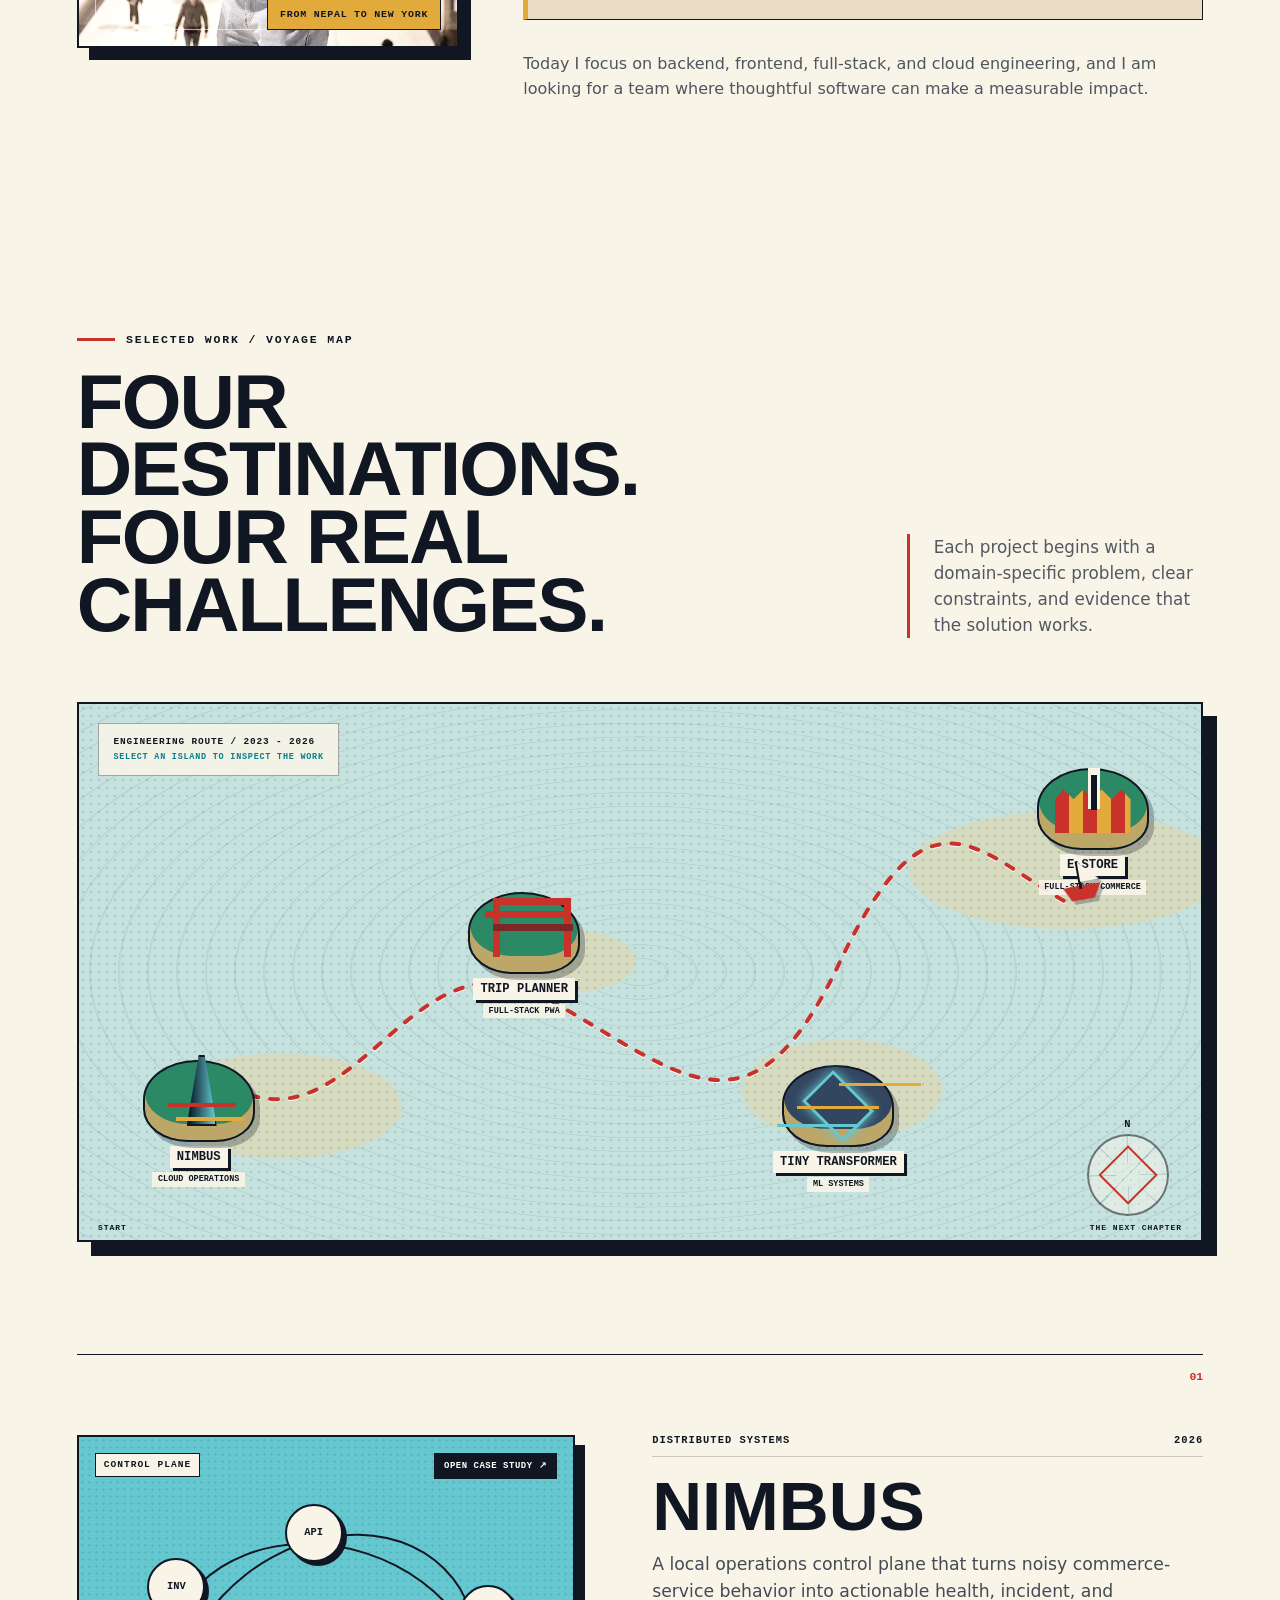
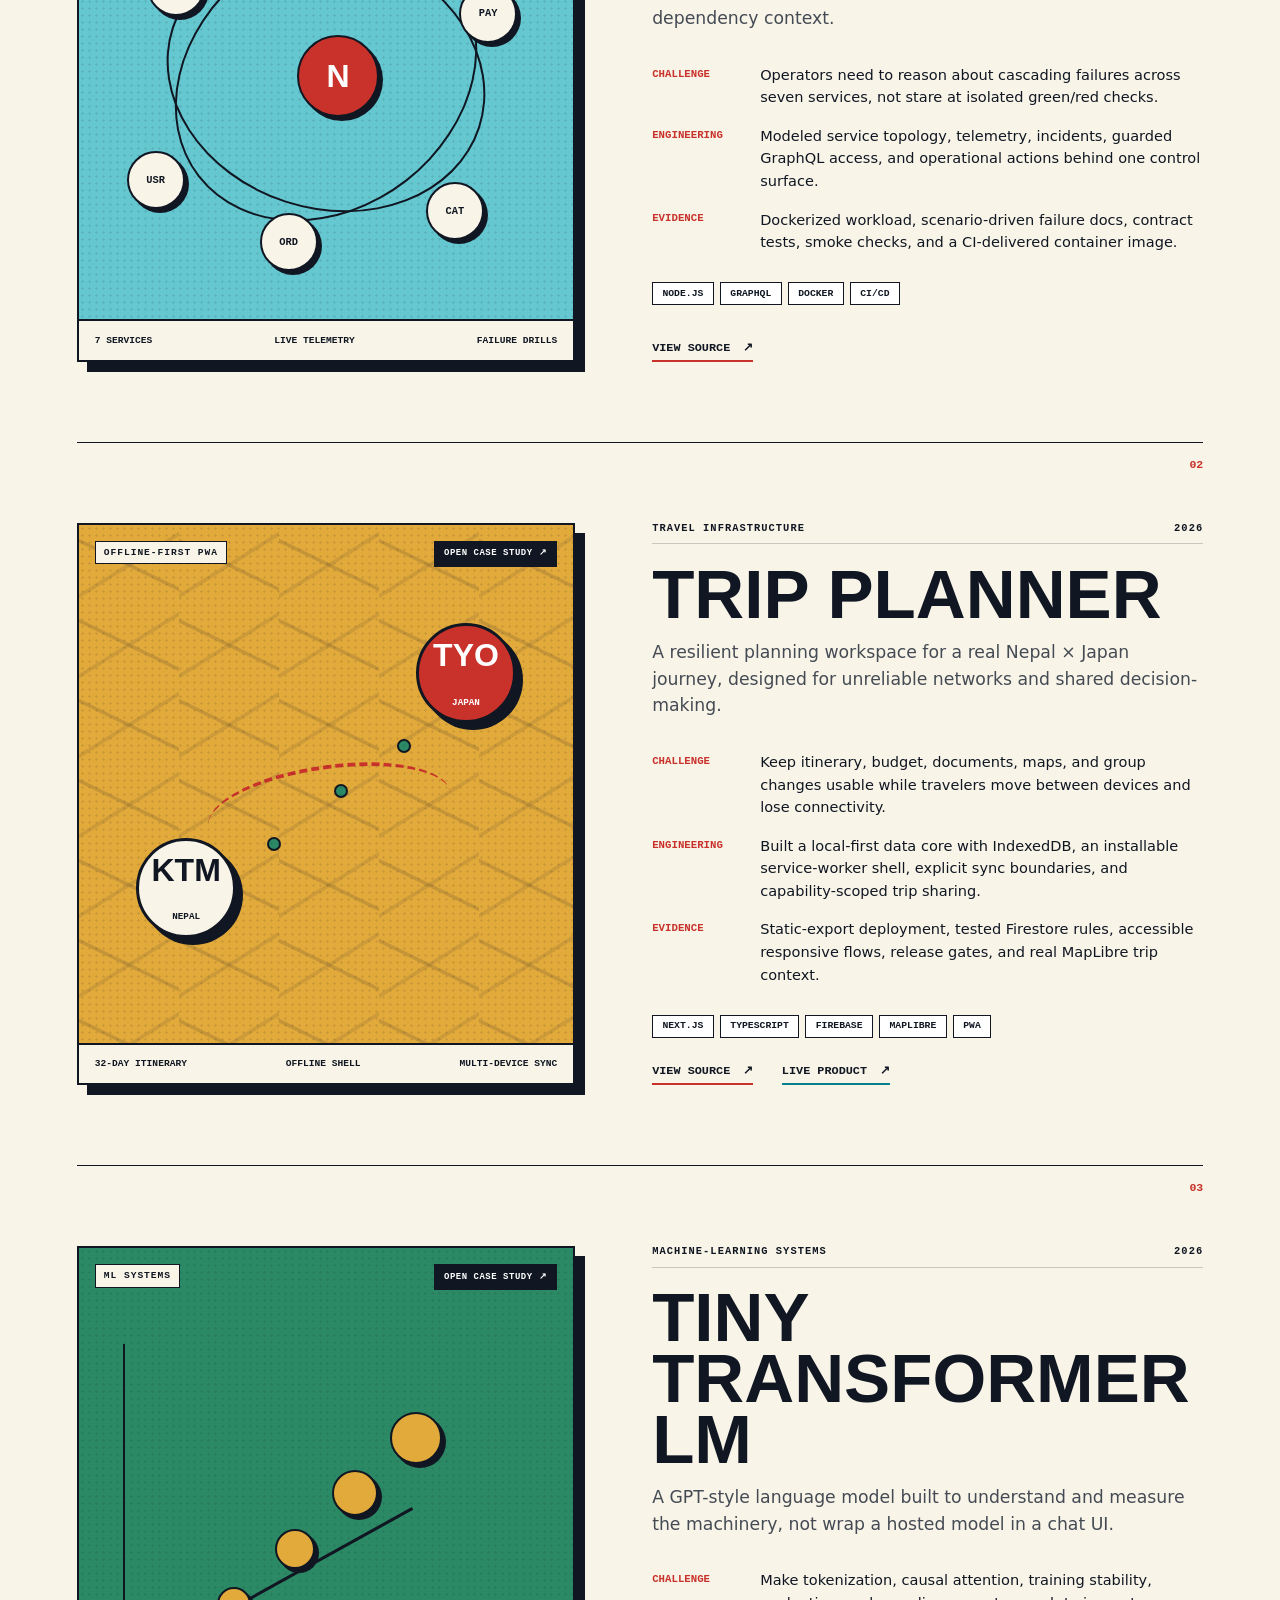
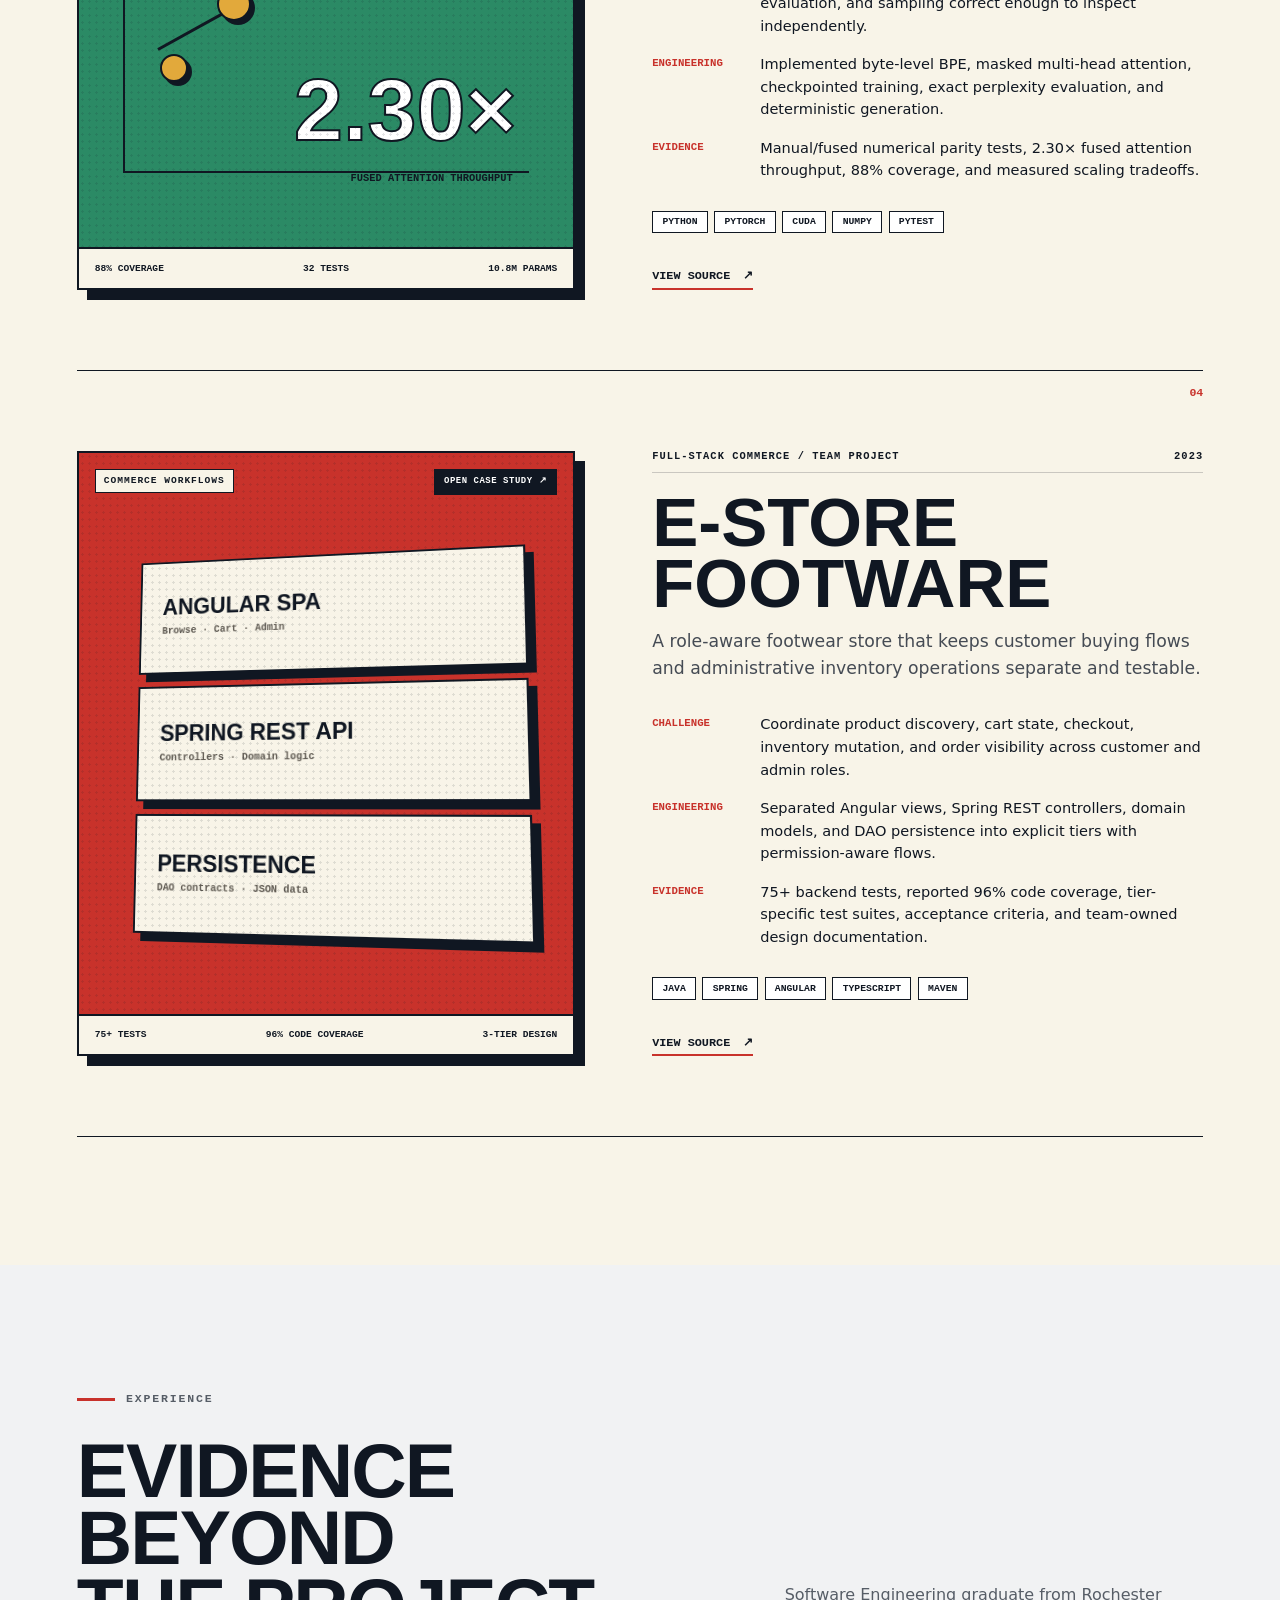
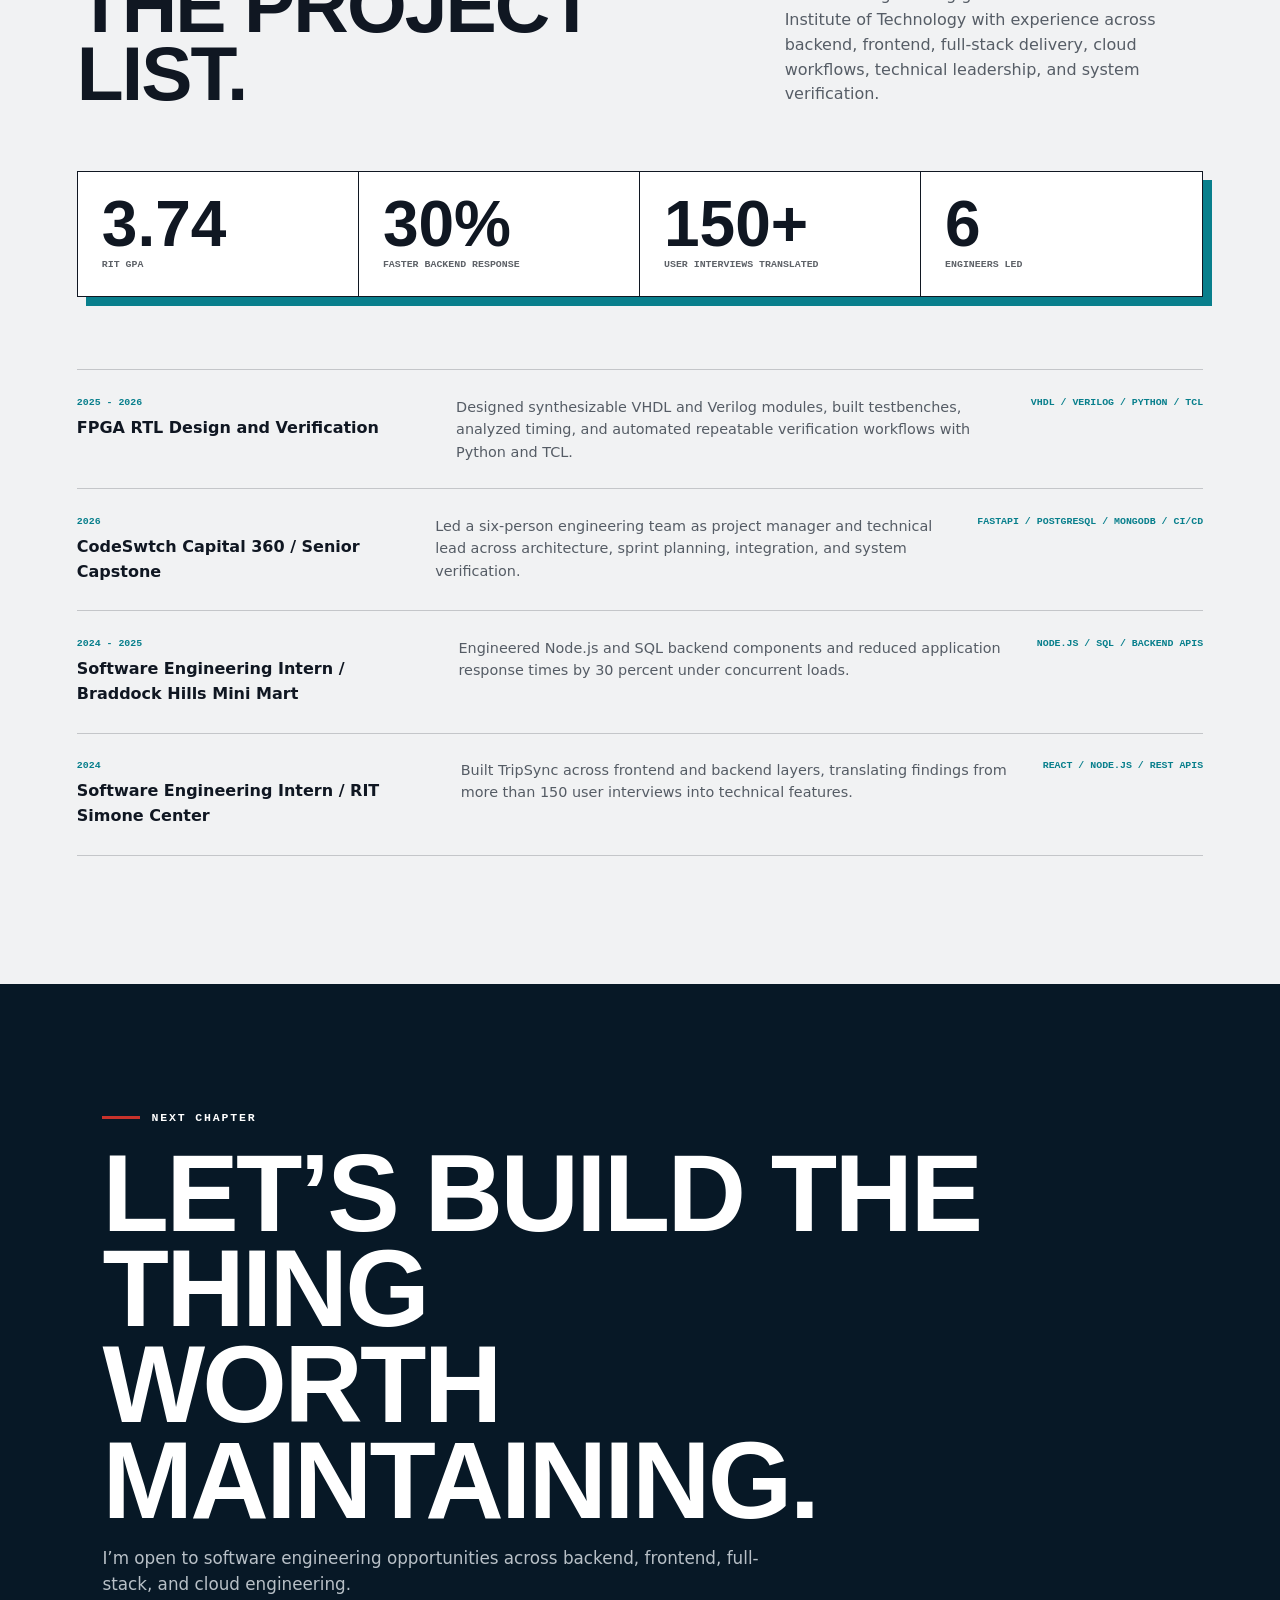
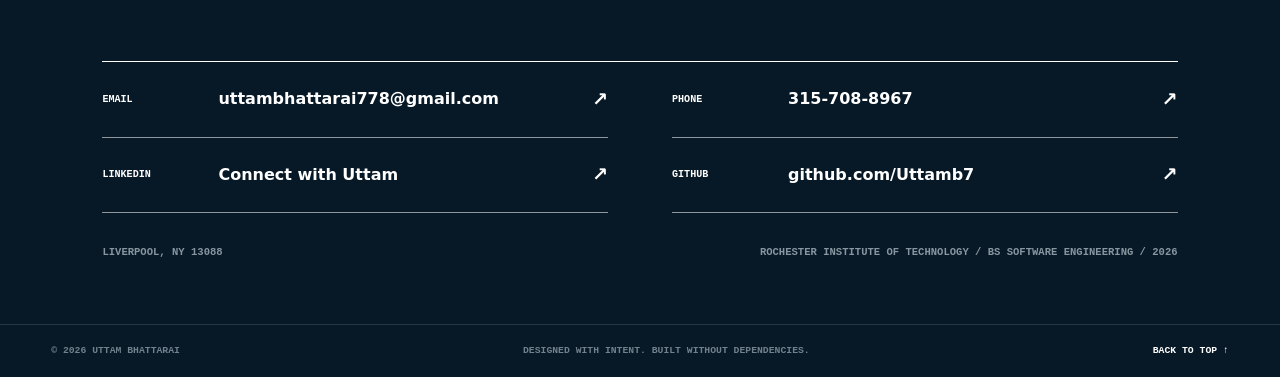
==== commit c4671b16: "fix: balance case studies and refine about section" ====
--- a/index.html
+++ b/index.html
@@ -18,7 +18,7 @@
 
   <header class="site-header">
     <a class="brand" href="#top" aria-label="Uttam Bhattarai, home"><span class="brand-mark" aria-hidden="true">七</span><span>UTTAM<span class="dot">.</span>DEV</span></a>
-    <nav aria-label="Primary navigation"><a href="#about">About</a><a href="#work">Work</a><a href="#experience">Experience</a><a href="#contact">Contact</a></nav>
+    <nav aria-label="Primary navigation"><a href="#about-title">About</a><a href="#work">Work</a><a href="#experience">Experience</a><a href="#contact">Contact</a></nav>
     <a class="header-github" href="https://github.com/Uttamb7" target="_blank" rel="noreferrer">GitHub ↗</a>
   </header>
 
@@ -45,13 +45,13 @@
       </div>
       <div class="about-copy reveal">
         <p class="eyebrow"><span></span> About me / why I build</p>
-        <h2 id="about-title">The first computer<br>was on the other side<br>of a window.</h2>
+        <h2 id="about-title">My path into software engineering.</h2>
         <div class="about-story">
           <p>I grew up in a refugee camp in Nepal after my parents fled Bhutan. School was never something my family could take for granted. Work and survival came first, and my father spent most of his time working to keep our family moving forward.</p>
           <p>As a child, I saw a computer for the first time through the window of a house I was not allowed to enter. I still remember the sound of the keyboard. I walked home thinking that one day I would not only use a computer, but build with one.</p>
           <p>Resettling in the United States meant starting again and learning English from scratch. Curiosity became my way forward: asking questions, taking things apart, and learning how systems work.</p>
         </div>
-        <blockquote>Technology showed me what could be possible. I want to build systems that make possibility real for someone else.</blockquote>
+        <blockquote>I never forgot that first computer. It made me want to understand how technology worked and, one day, build something useful for someone else.</blockquote>
         <p class="about-now">Today I focus on backend, frontend, full-stack, and cloud engineering, and I am looking for a team where thoughtful software can make a measurable impact.</p>
       </div>
     </section>
--- a/styles.css
+++ b/styles.css
@@ -82,16 +82,16 @@
 .marquee div { display: flex; justify-content: space-around; min-width: 1120px; padding: .8rem 1rem; font: 900 .68rem/1 var(--mono); letter-spacing: .08em; white-space: nowrap; }
 .marquee b { color: var(--red); }
 
-.about-section { display: grid; grid-template-columns: minmax(340px,.82fr) minmax(440px,1.18fr); gap: clamp(3rem,7vw,7rem); align-items: center; max-width: 1440px; margin: auto; padding: 8rem clamp(1.25rem,6vw,6rem); }
-.about-photo { position: relative; min-height: 680px; overflow: hidden; border: 2px solid var(--ink); background: var(--navy); box-shadow: 12px 12px 0 var(--ink); }
+.about-section { display: grid; grid-template-columns: minmax(320px,.72fr) minmax(480px,1.28fr); gap: clamp(2.5rem,5vw,5rem); align-items: start; max-width: 1440px; margin: auto; padding: 6.5rem clamp(1.25rem,6vw,6rem); scroll-margin-top: 2rem; }
+.about-photo { position: relative; min-height: 600px; overflow: hidden; border: 2px solid var(--ink); background: var(--navy); box-shadow: 12px 12px 0 var(--ink); }
 .about-photo::after { content: ""; position: absolute; inset: 1rem; border: 1px solid rgba(255,255,255,.6); pointer-events: none; }
-.about-photo img { width: 100%; height: 100%; min-height: 680px; display: block; object-fit: cover; object-position: 50% 72%; filter: saturate(.86) contrast(1.04); }
+.about-photo img { width: 100%; height: 100%; min-height: 600px; display: block; object-fit: cover; object-position: 50% 72%; filter: saturate(.86) contrast(1.04); }
 .about-photo > span { position: absolute; z-index: 2; right: 1rem; bottom: 1rem; padding: .6rem .75rem; border: 1px solid var(--ink); background: var(--gold); font: 900 .62rem/1 var(--mono); text-transform: uppercase; letter-spacing: .08em; }
-.about-copy h2 { margin: 0 0 2rem; font: 900 clamp(3.3rem,5.5vw,6rem)/.9 var(--display); text-transform: uppercase; letter-spacing: -.025em; }
+.about-copy h2 { max-width: 720px; margin: 0 0 2rem; scroll-margin-top: 2rem; font: 900 clamp(2.6rem,4vw,4.4rem)/.95 var(--display); text-transform: uppercase; letter-spacing: -.02em; }
 .about-story { display: grid; gap: 1rem; }
 .about-story p,.about-now { margin: 0; color: #4f555e; font-size: 1rem; }
-.about-copy blockquote { position: relative; margin: 2rem 0; padding: 1.5rem 1.5rem 1.5rem 2rem; border: 2px solid var(--ink); background: var(--gold); box-shadow: 7px 7px 0 var(--ink); font: 900 clamp(1.2rem,2vw,1.7rem)/1.18 var(--display); text-transform: uppercase; }
-.about-copy blockquote::before { content: "“"; position: absolute; top: -.25rem; left: .45rem; color: var(--red); font-size: 2.6rem; }
+.about-copy blockquote { position: relative; margin: 2rem 0; padding: 1.25rem 1.4rem 1.25rem 2.2rem; border: 1px solid var(--ink); border-left: 5px solid var(--gold); background: var(--sand); font: 700 clamp(1.05rem,1.5vw,1.3rem)/1.45 var(--body); }
+.about-copy blockquote::before { content: "“"; position: absolute; top: .3rem; left: .7rem; color: var(--red); font-size: 2rem; }
 
 .work-section { max-width: 1440px; margin: auto; padding: 8rem clamp(1.25rem, 6vw, 6rem); }
 .section-heading { display: grid; grid-template-columns: 1.45fr .55fr; align-items: end; gap: 3rem; margin-bottom: 4rem; }
@@ -160,33 +160,33 @@
 .case-summary { align-self: end; padding: 1.5rem; border: 2px solid var(--ink); background: rgba(248,244,232,.94); box-shadow: 7px 7px 0 var(--ink); }
 .case-summary span { display: block; margin-bottom: .65rem; color: var(--red); font: 900 .62rem/1 var(--mono); text-transform: uppercase; letter-spacing: .08em; }
 .case-summary p { margin: 0; font-weight: 700; }
-.case-facts { display: grid; grid-template-columns: repeat(4,1fr); margin: 5rem 0 0; border: 1px solid var(--ink); background: white; }
+.case-facts { display: grid; grid-template-columns: repeat(4,1fr); margin: 3.5rem 0 0; border: 1px solid var(--ink); background: white; }
 .case-facts div { padding: 1.4rem; border-right: 1px solid var(--ink); }.case-facts div:last-child { border: 0; }
 .case-facts dt { color: var(--sea); font: 900 .6rem/1 var(--mono); text-transform: uppercase; letter-spacing: .08em; }.case-facts dd { margin: .45rem 0 0; font-weight: 800; }
-.case-body { display: grid; grid-template-columns: 240px minmax(0,1fr); gap: clamp(3rem,7vw,7rem); margin-top: 6rem; }
+.case-body { display: grid; grid-template-columns: minmax(0,1fr); gap: 2.5rem; margin-top: 4rem; }
 .case-body,.case-rail,.case-content,.case-hero-copy,.case-summary { min-width: 0; }
-.case-rail { align-self: start; position: sticky; top: 2rem; padding-top: 1rem; border-top: 3px solid var(--red); }
-.case-rail span { display: block; margin-bottom: 1rem; font: 900 .64rem/1 var(--mono); text-transform: uppercase; }.case-rail ul { display: flex; flex-wrap: wrap; gap: .4rem; margin: 0; padding: 0; list-style: none; }.case-rail li { padding: .34rem .5rem; border: 1px solid var(--ink); background: white; font: 800 .58rem/1 var(--mono); text-transform: uppercase; }
-.case-content section { display: grid; grid-template-columns: minmax(180px,.34fr) minmax(0,1fr); gap: 2.5rem; padding: 2.5rem 0; border-top: 1px solid var(--ink); }
+.case-rail { display: grid; grid-template-columns: 180px minmax(0,1fr); gap: 2rem; align-items: center; padding-top: 1rem; border-top: 3px solid var(--red); }
+.case-rail span { display: block; font: 900 .64rem/1 var(--mono); text-transform: uppercase; }.case-rail ul { display: flex; flex-wrap: wrap; gap: .4rem; margin: 0; padding: 0; list-style: none; }.case-rail li { padding: .34rem .5rem; border: 1px solid var(--ink); background: white; font: 800 .58rem/1 var(--mono); text-transform: uppercase; }
+.case-content section { display: grid; grid-template-columns: minmax(200px,.3fr) minmax(0,1fr); gap: clamp(2rem,5vw,5rem); padding: 3rem 0; border-top: 1px solid var(--ink); }
 .case-content section > * { min-width: 0; }
 .case-content h2 { margin: 0; font: 900 clamp(2.2rem,4vw,4rem)/.9 var(--display); text-transform: uppercase; }.case-content h3 { margin: 1.6rem 0 .45rem; font-size: 1rem; }.case-content p { margin: 0; color: #4f555e; }.case-content p + p { margin-top: 1rem; }
 .case-list { display: grid; gap: .8rem; margin: 0; padding-left: 1.2rem; }.case-list strong { color: var(--ink); }
 .case-code { margin: 1.4rem 0 0; padding: 1.2rem; overflow-x: auto; border: 1px solid var(--ink); background: var(--navy); color: #dce7eb; font: .8rem/1.7 var(--mono); }
-.case-next { display: flex; justify-content: space-between; gap: 2rem; align-items: center; margin-top: 5rem; padding: 2rem; border: 2px solid var(--ink); background: var(--sand); box-shadow: 8px 8px 0 var(--ink); }.case-next span { font: 900 .65rem/1 var(--mono); text-transform: uppercase; }.case-next a { font: 900 clamp(1.7rem,3vw,3rem)/1 var(--display); text-decoration: none; text-transform: uppercase; }
+.case-next { display: flex; justify-content: space-between; gap: 2rem; align-items: center; margin-top: 4rem; padding: 2rem; border: 2px solid var(--ink); background: var(--sand); box-shadow: 8px 8px 0 var(--ink); }.case-next span { font: 900 .65rem/1 var(--mono); text-transform: uppercase; }.case-next a { font: 900 clamp(1.7rem,3vw,3rem)/1 var(--display); text-decoration: none; text-transform: uppercase; }
 
 @media (max-width: 980px) {
   .site-header { grid-template-columns: 1fr auto; }.site-header nav { display: none; }
   .hero { grid-template-columns: 1fr; }.hero-shade { background: linear-gradient(90deg,rgba(4,15,26,.97),rgba(4,15,26,.55)),linear-gradient(0deg,rgba(4,15,26,.7),transparent); }.course-card { align-self: auto; justify-self: start; margin: 0 0 4rem clamp(1.25rem,6vw,7rem); }
-  .about-section,.section-heading,.project,.experience-heading { grid-template-columns: 1fr; }.about-photo { min-height: 620px; }.experience-heading .eyebrow { grid-column: auto; }.section-heading > p { max-width: 650px; }.project-visual { min-height: 430px; }
+  .about-section,.section-heading,.project,.experience-heading { grid-template-columns: 1fr; }.about-copy { order: 1; }.about-photo { order: 2; min-height: 560px; }.experience-heading .eyebrow { grid-column: auto; }.section-heading > p { max-width: 650px; }.project-visual { min-height: 430px; }
   .voyage-map { min-height: 720px; }.island-one { left: 5%; bottom: 8%; }.island-two { left: 22%; top: 38%; }.island-three { left: 50%; bottom: 17%; }.island-four { top: 17%; right: 5%; }.route-line { transform: rotate(8deg); }
   .stats-grid { grid-template-columns: repeat(2,1fr); }.stats-grid div:nth-child(2) { border-right: 0; }.stats-grid div:nth-child(-n+2) { border-bottom: 1px solid var(--ink); }.experience-list article { grid-template-columns: .8fr 1.2fr; }.experience-list small { grid-column: 2; text-align: left; }.contact-grid { grid-template-columns: 1fr; }.contact-grid a:nth-child(n) { margin: 0; }
-  .case-hero { grid-template-columns: 1fr; min-height: 720px; align-items: end; }.case-facts { grid-template-columns: repeat(2,1fr); }.case-facts div:nth-child(2) { border-right: 0; }.case-facts div:nth-child(-n+2) { border-bottom: 1px solid var(--ink); }.case-body { grid-template-columns: 1fr; }.case-rail { position: static; }.case-content section { grid-template-columns: 1fr; gap: 1rem; }
+  .case-hero { grid-template-columns: 1fr; min-height: 720px; align-items: end; }.case-facts { grid-template-columns: repeat(2,1fr); }.case-facts div:nth-child(2) { border-right: 0; }.case-facts div:nth-child(-n+2) { border-bottom: 1px solid var(--ink); }.case-rail { grid-template-columns: 1fr; gap: 1rem; }.case-content section { grid-template-columns: 1fr; gap: 1rem; }
 }
 
 @media (max-width: 640px) {
   .site-header { height: 68px; }.header-github { font-size: .64rem; }.brand { font-size: .78rem; }
   .hero { min-height: 1040px; background-position: 66% center; }.hero-shade { background: linear-gradient(90deg,rgba(4,15,26,.96),rgba(4,15,26,.68)),linear-gradient(0deg,rgba(4,15,26,.82),transparent); }.hero-copy { padding: 7.8rem 1.4rem 3rem; }.hero h1 { font-size: clamp(3.5rem,17vw,5.2rem); }.hero-lede { font-size: .98rem; }.signal-list { margin-top: 2.6rem; }.course-card { width: calc(100% - 2.8rem); margin: 0 1.4rem 4rem; }
-  .about-section { padding-block: 5.5rem; }.about-photo,.about-photo img { min-height: 520px; }.about-copy h2 { font-size: clamp(3rem,14vw,4.7rem); }.work-section { padding-block: 5.5rem; }.section-heading { margin-bottom: 3rem; }.section-heading h2,.experience-heading h2 { font-size: clamp(3rem,15vw,4.7rem); }
+  .about-section { padding-block: 4.5rem; }.about-photo,.about-photo img { min-height: 480px; }.about-copy h2 { font-size: clamp(2.5rem,11vw,3.4rem); }.work-section { padding-block: 5.5rem; }.section-heading { margin-bottom: 3rem; }.section-heading h2,.experience-heading h2 { font-size: clamp(3rem,15vw,4.7rem); }
   .voyage-map { width: calc(100% - 8px); min-height: 820px; margin-bottom: 5rem; box-shadow: 7px 7px 0 var(--ink); }.map-heading { right: 1rem; }.route-line { display: none; }.island { width: 132px; }.island-one { left: 3%; bottom: 8%; }.island-two { left: auto; top: 30%; right: 3%; }.island-three { left: 4%; bottom: 40%; }.island-four { top: 14%; right: 4%; }.ship-marker { display: none; }.map-compass { width: 64px; right: 1rem; bottom: 1.8rem; }
   .project { grid-template-columns: minmax(0,1fr); padding: 4rem 0; }.project-visual { min-height: 340px; box-shadow: 7px 7px 0 var(--ink); }.project h3 { font-size: clamp(3.2rem,16vw,4.6rem); }.metric-strip { gap: .4rem; font-size: .5rem; }.case-grid div { grid-template-columns: 1fr; gap: .2rem; }.node { width: 43px; }.node-core { width: 65px; }.attention-chart strong { font-size: 4rem; }
   .experience-section,.contact-section { padding-block: 5.5rem; }.stats-grid { grid-template-columns: 1fr 1fr; }.stats-grid div { padding: 1rem; }.stats-grid strong { font-size: 2.8rem; }.experience-list article { grid-template-columns: 1fr; gap: .8rem; }.experience-list small { grid-column: auto; }
